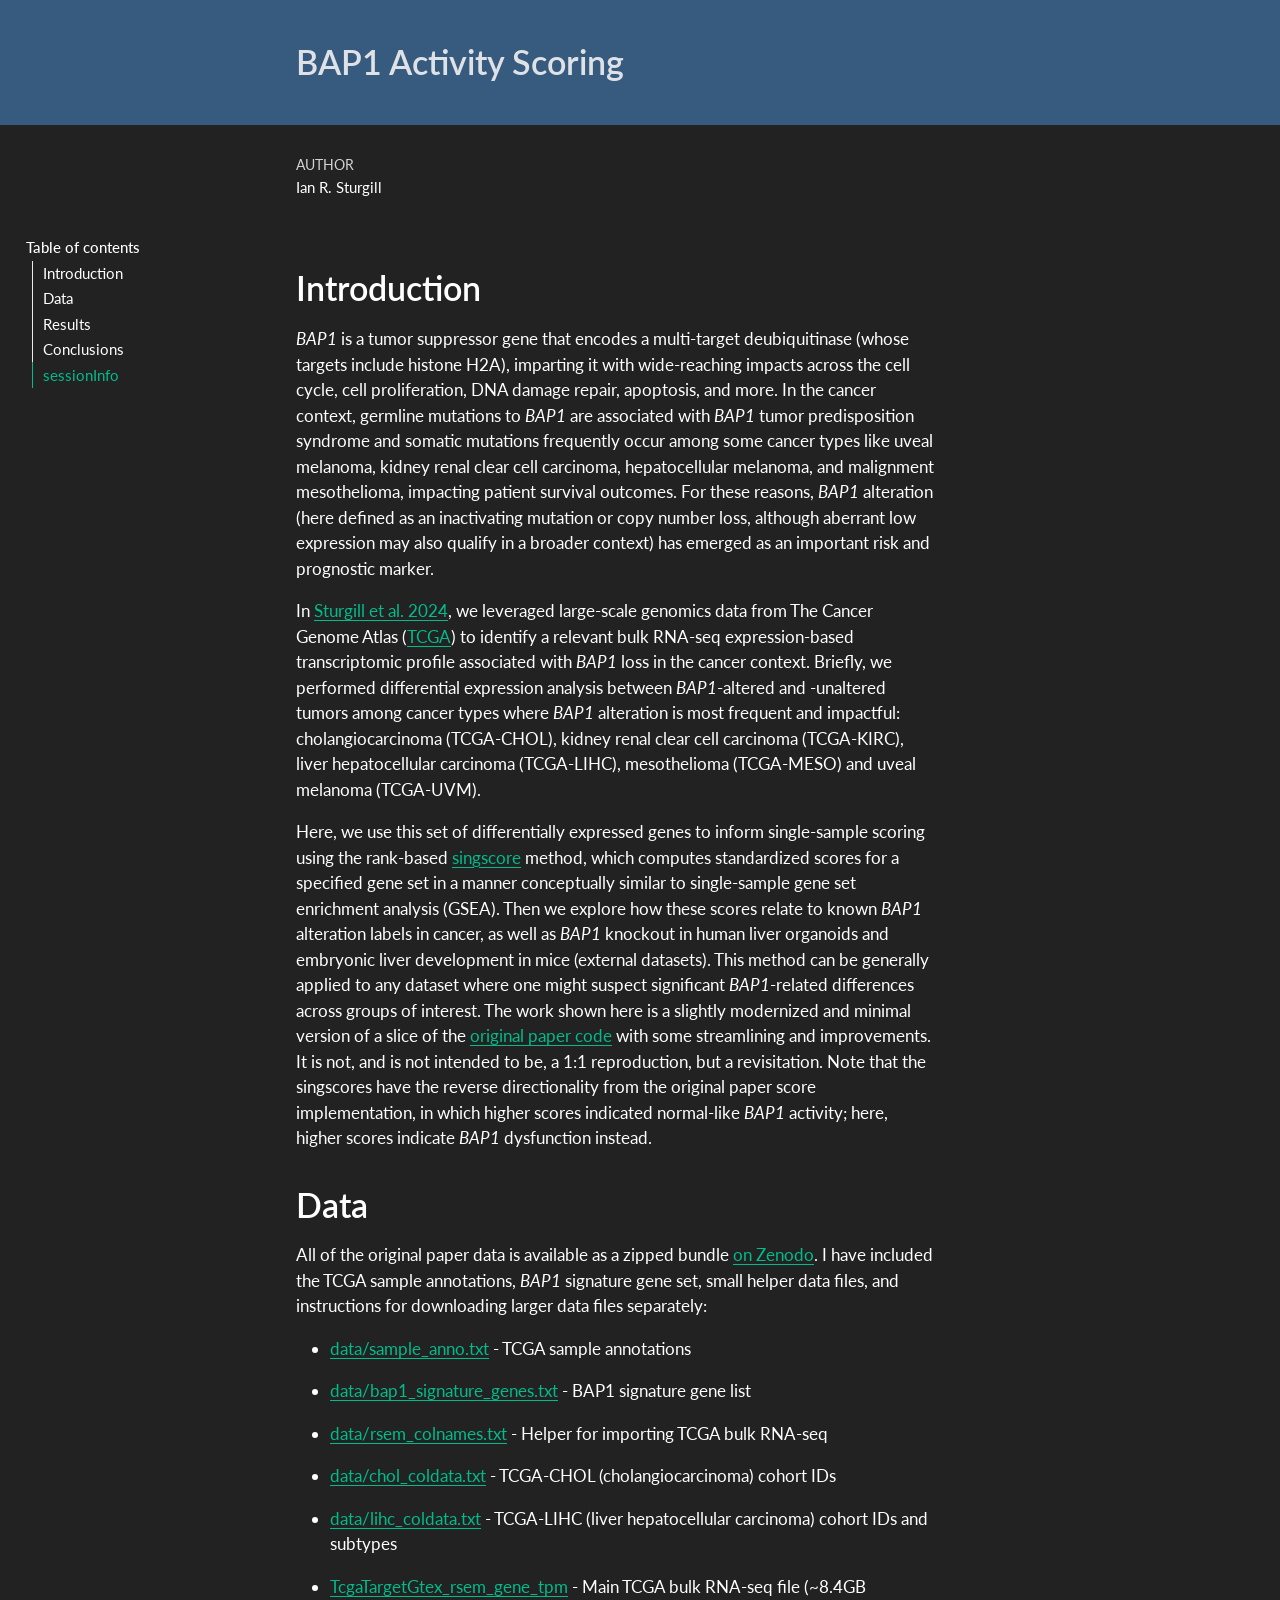
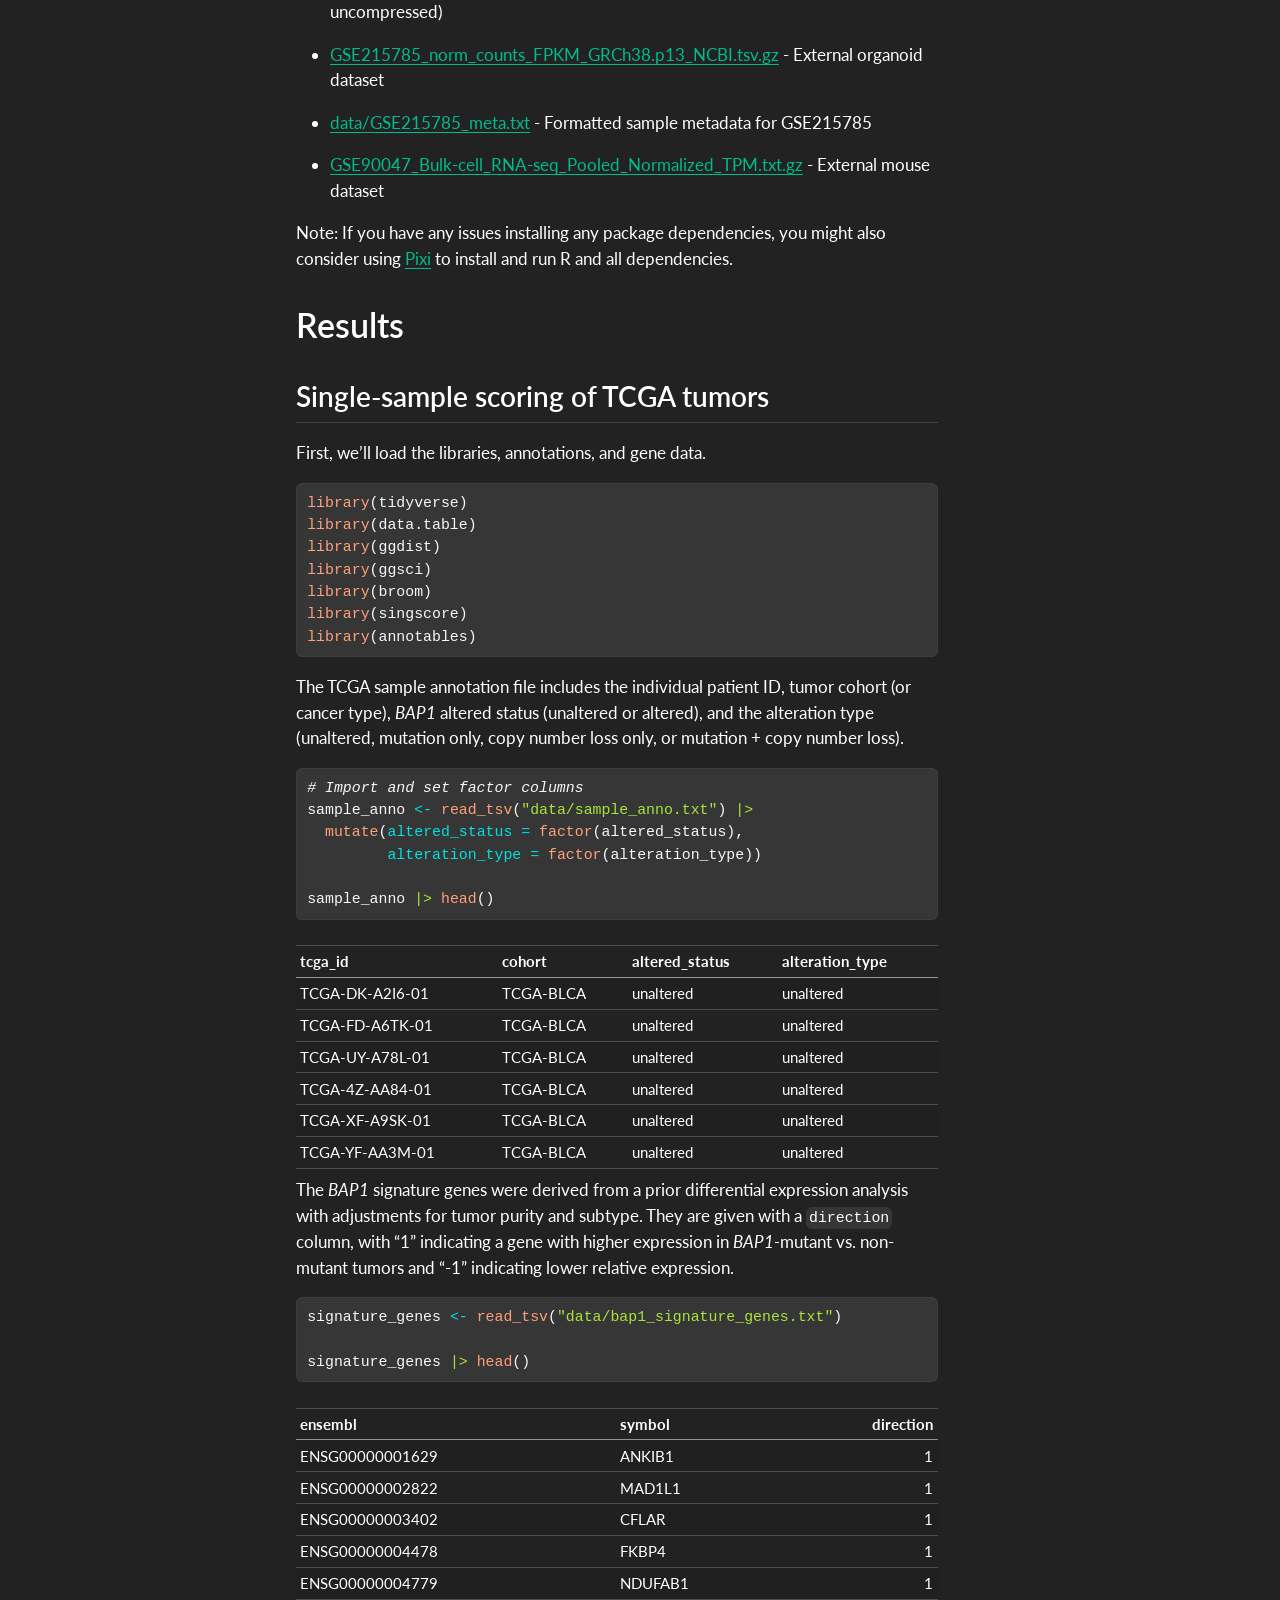
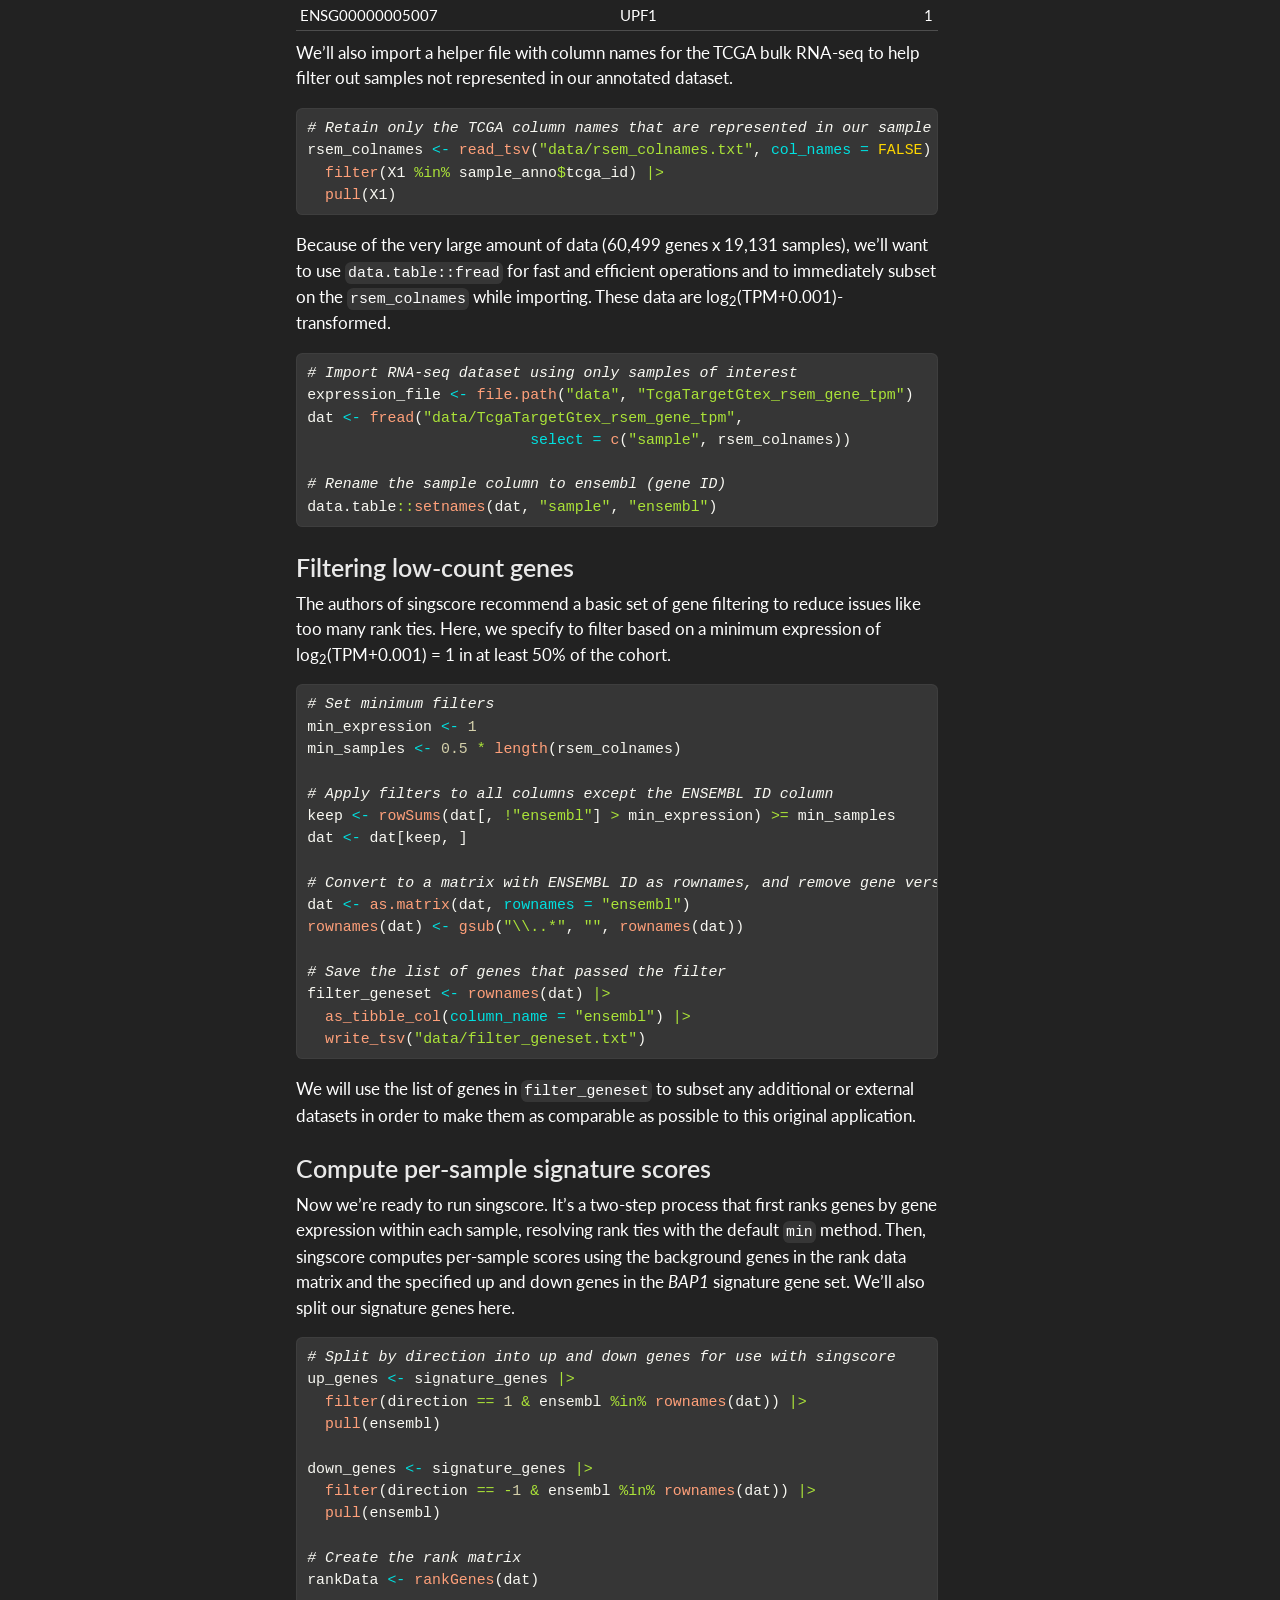
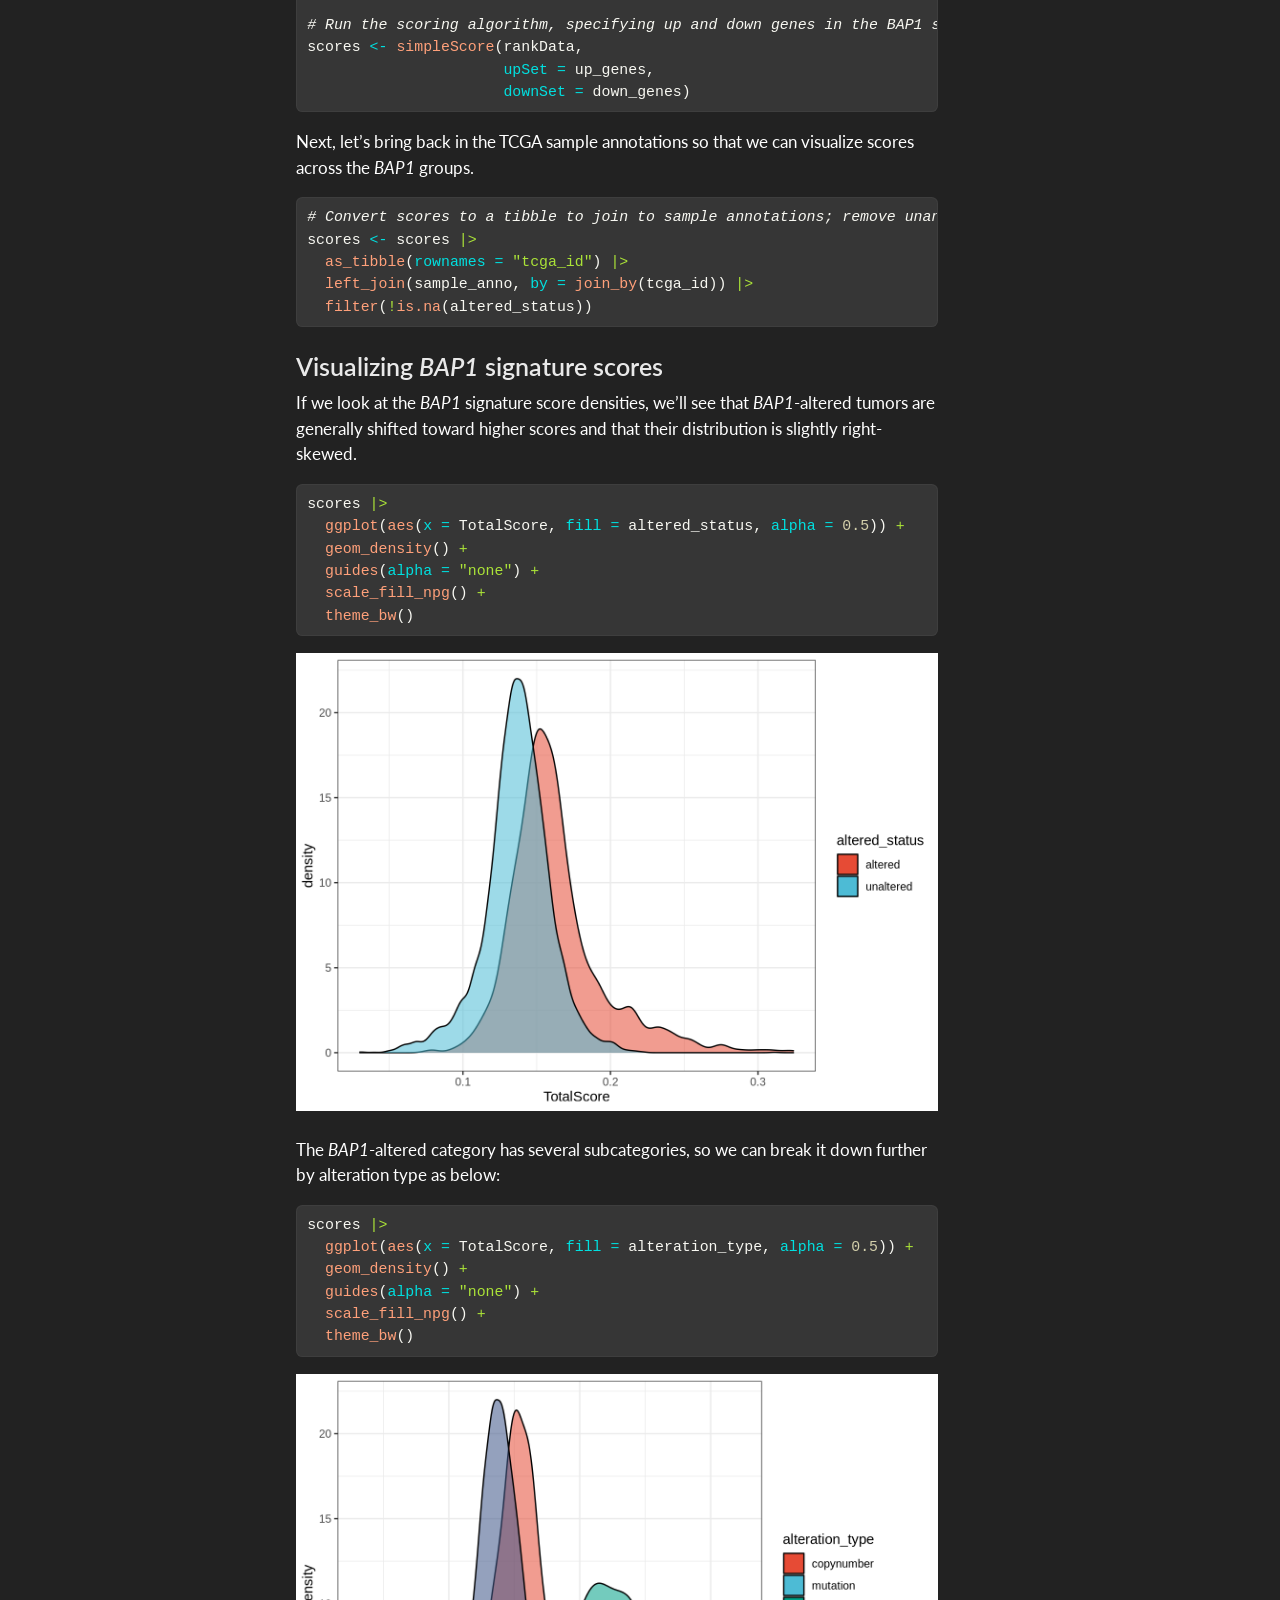
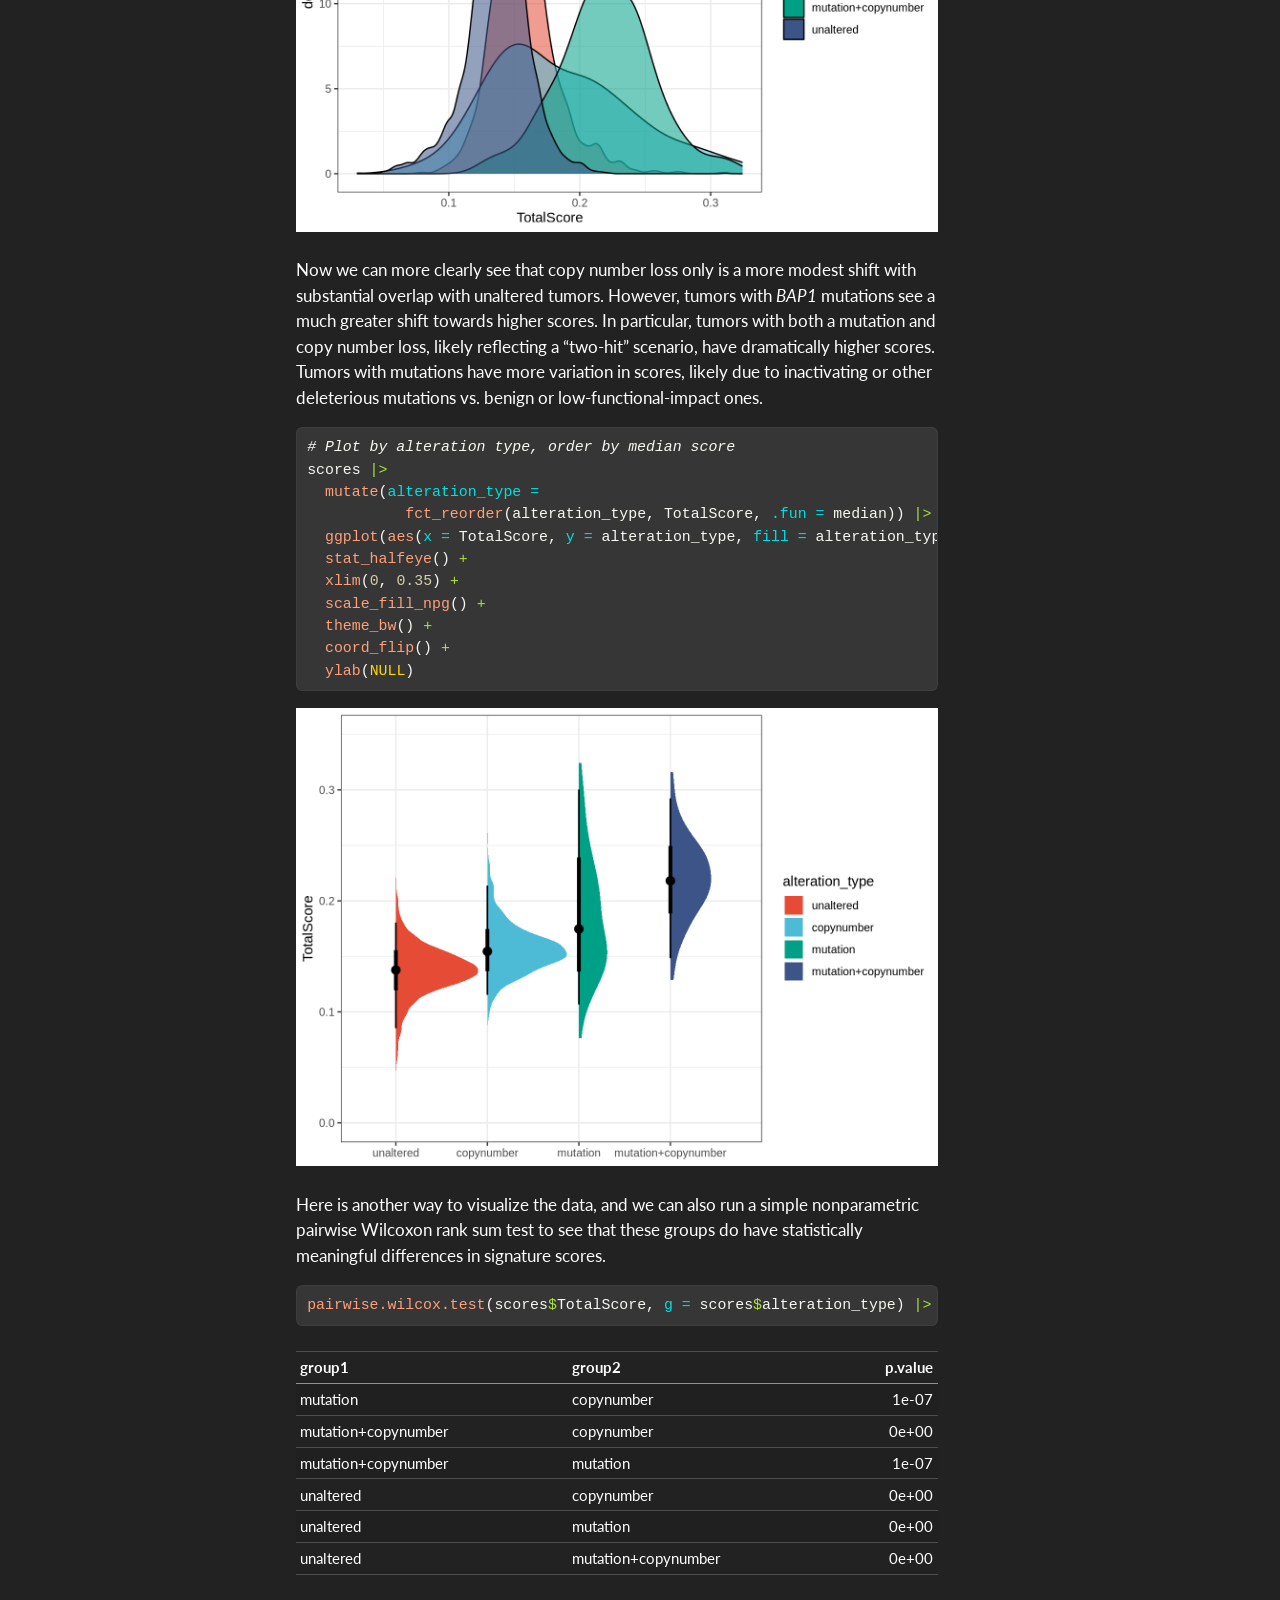
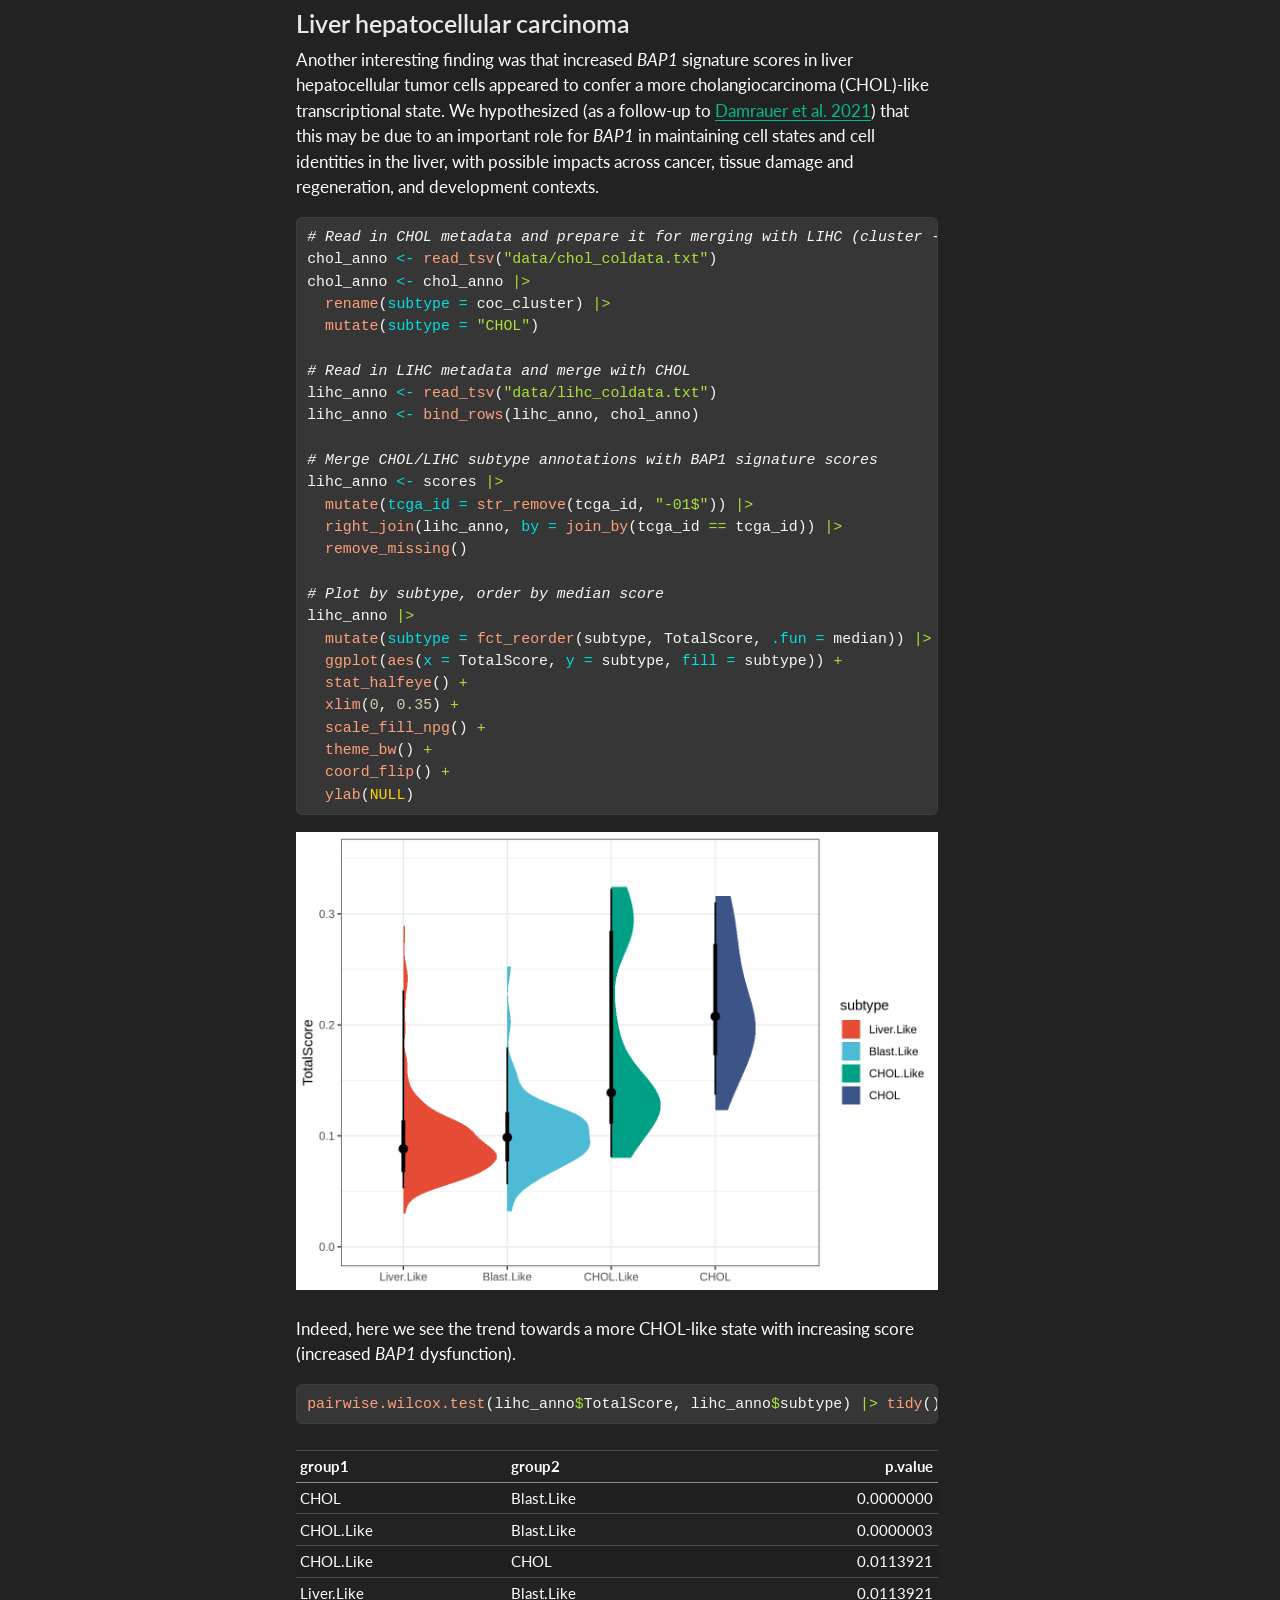
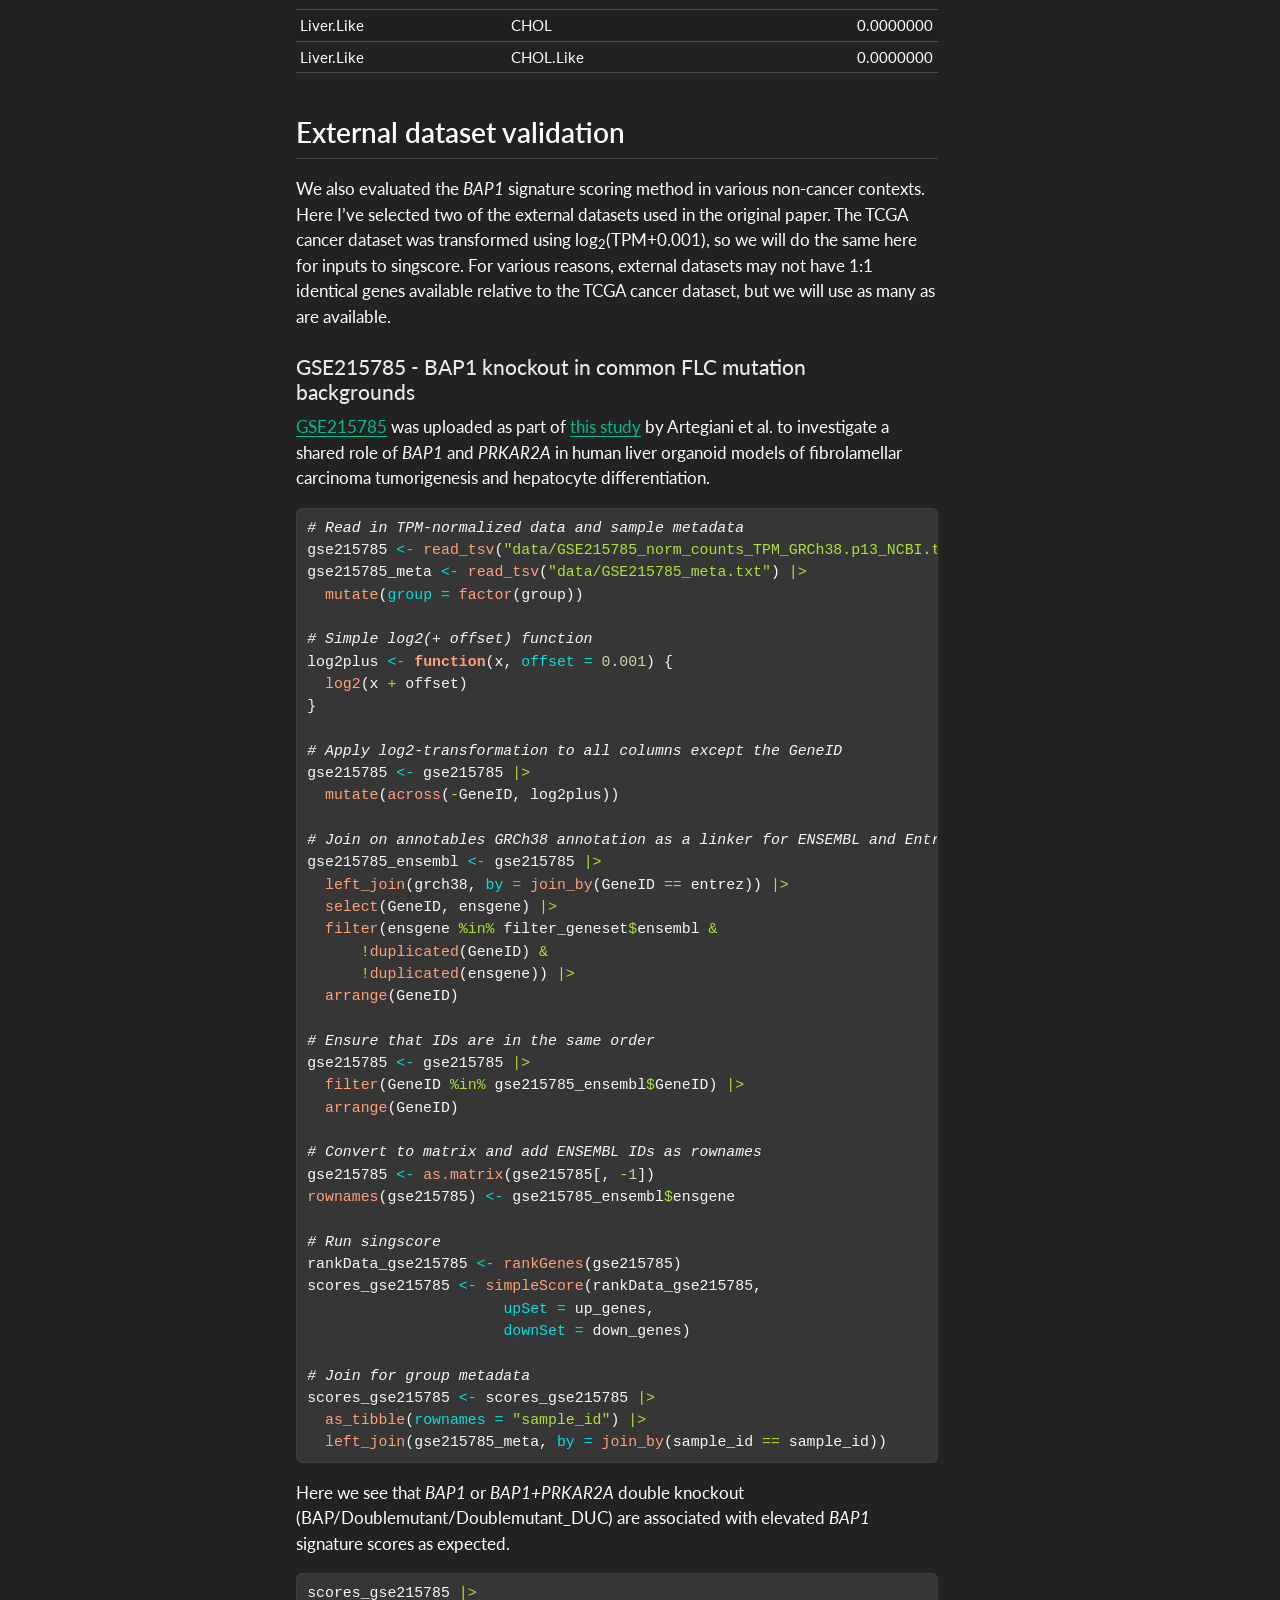
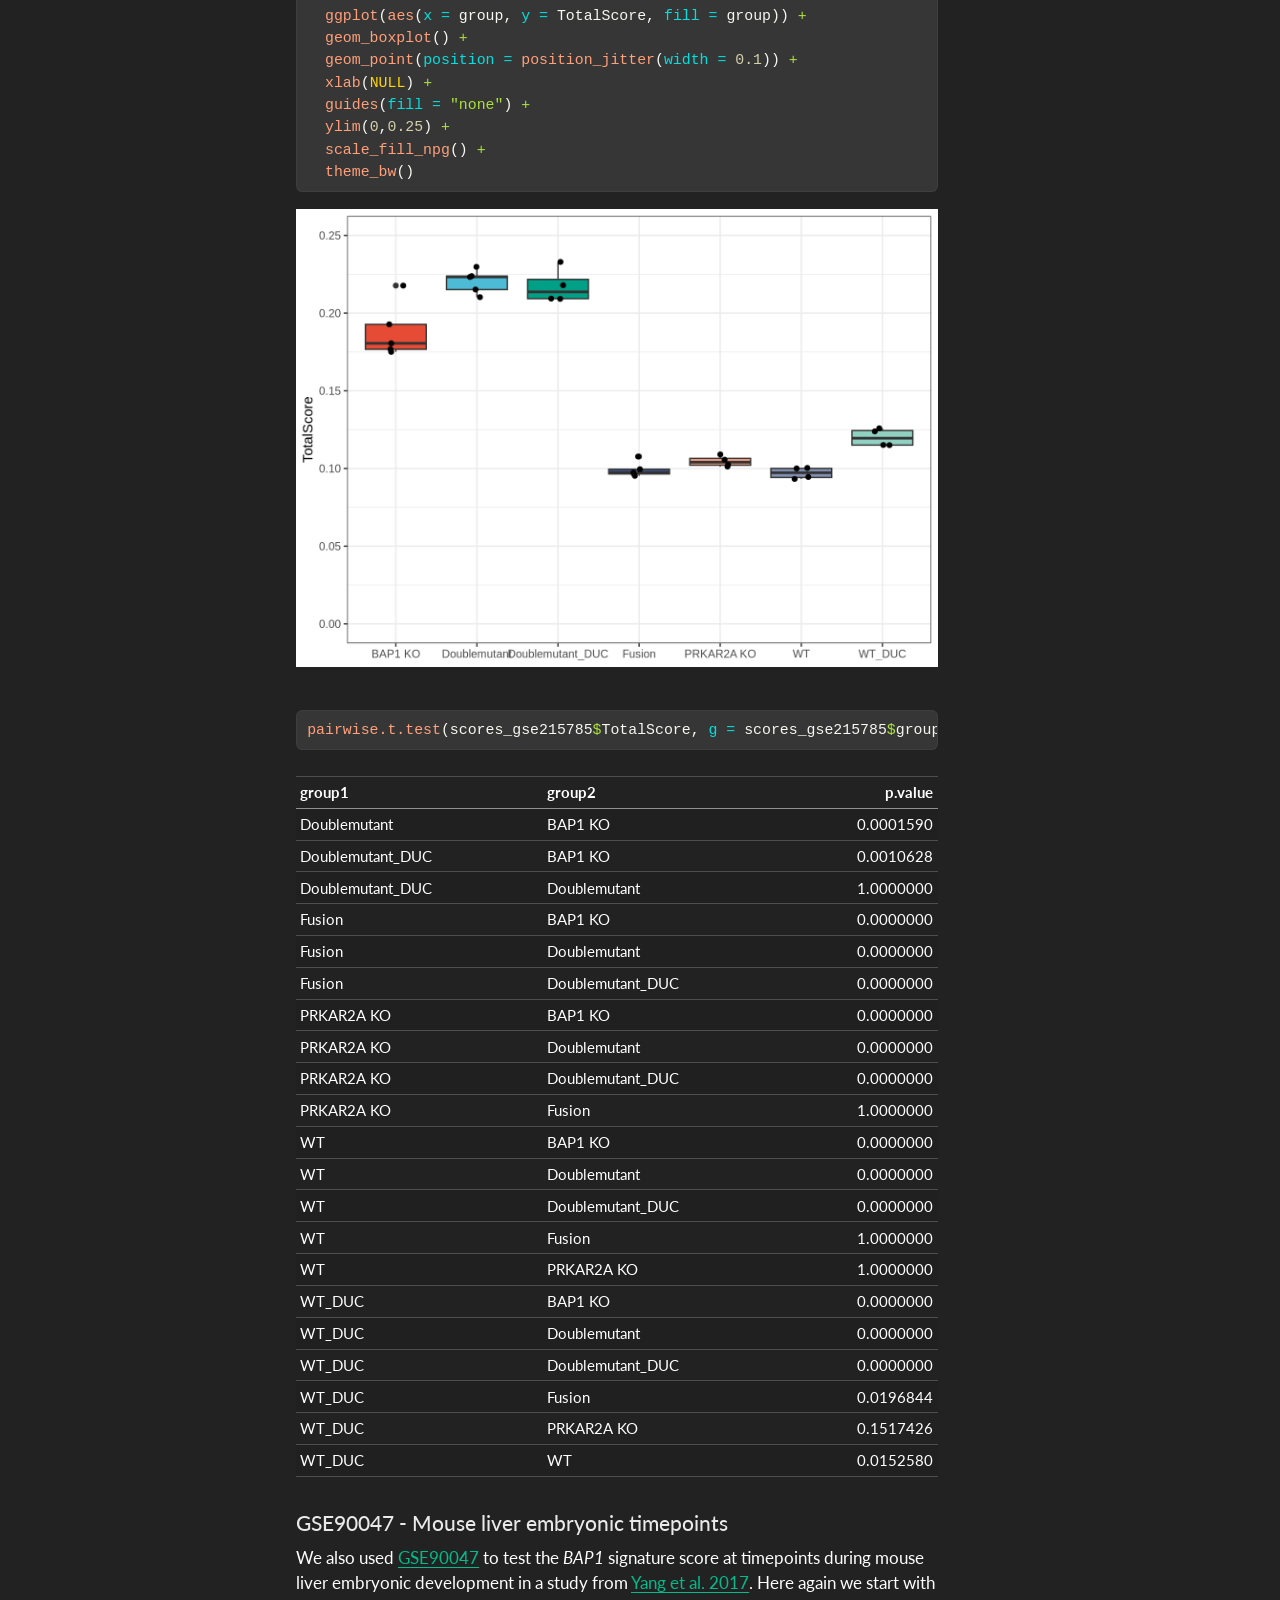
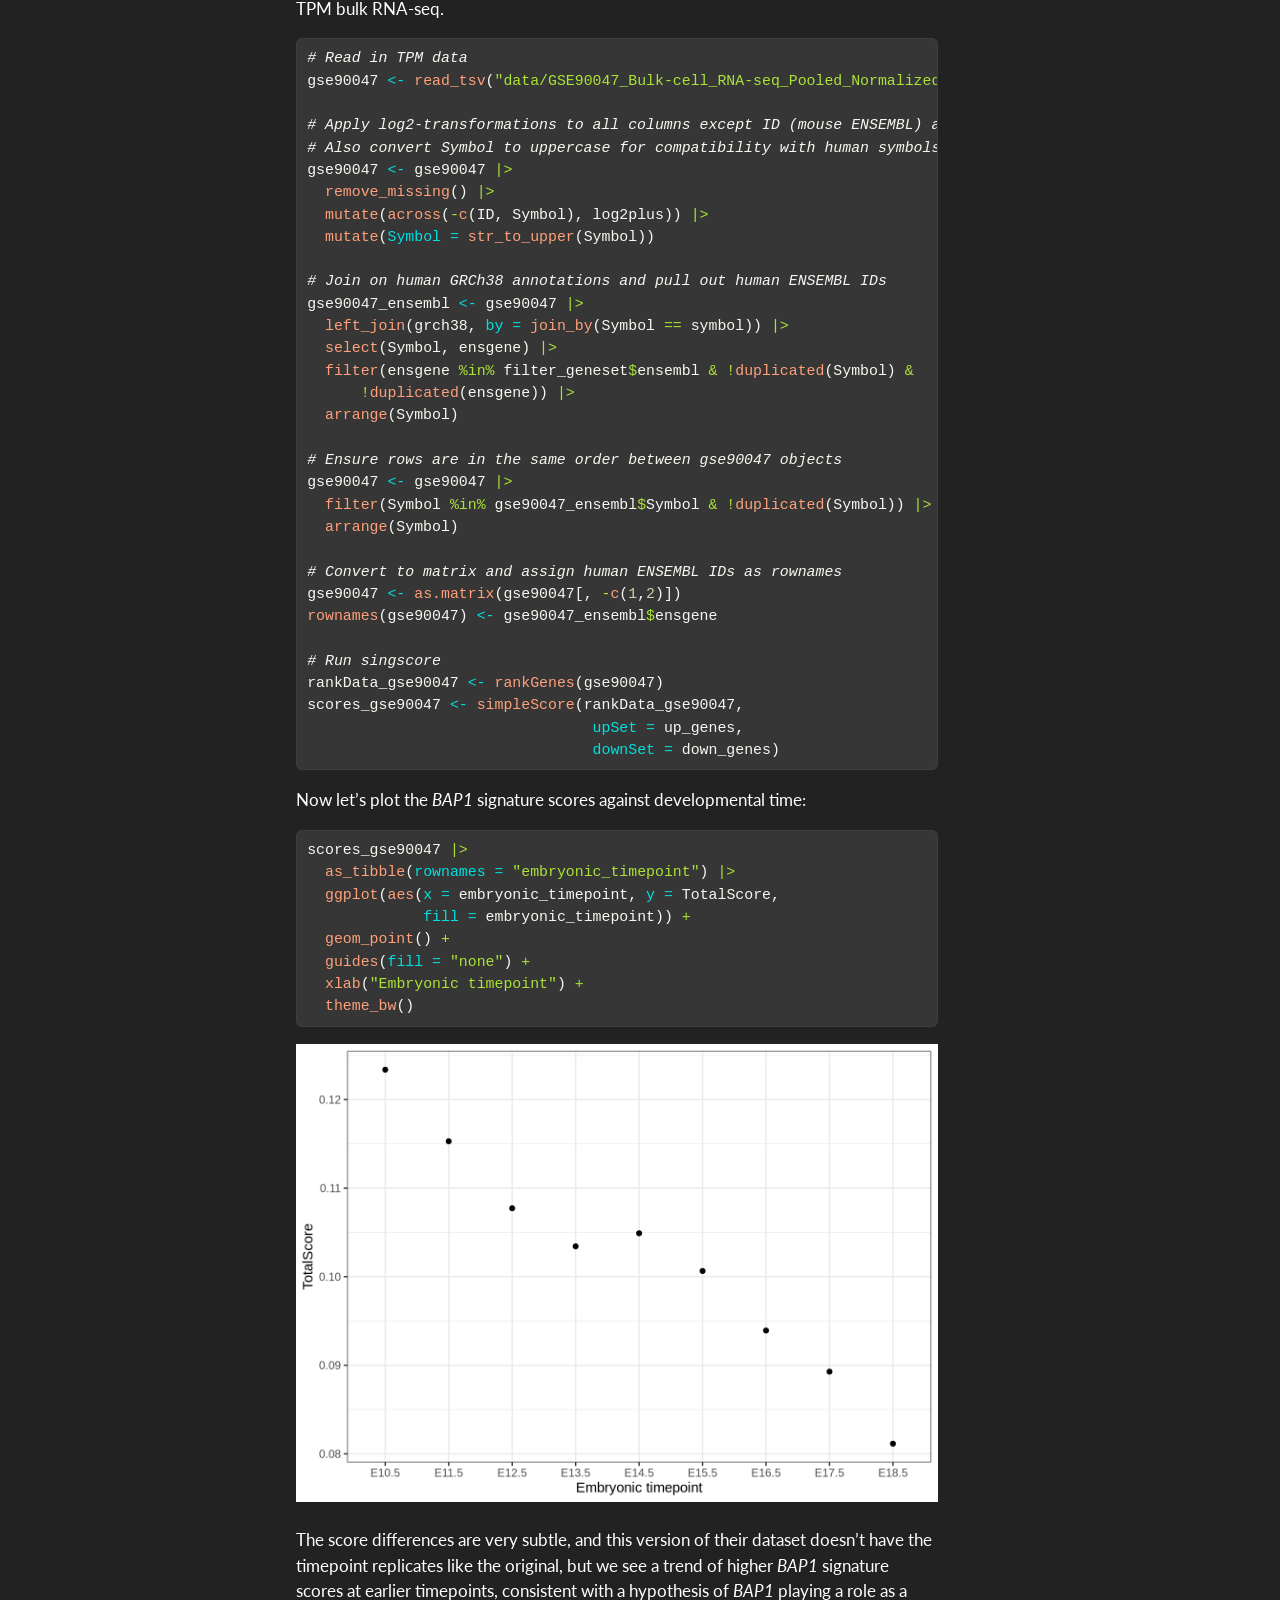
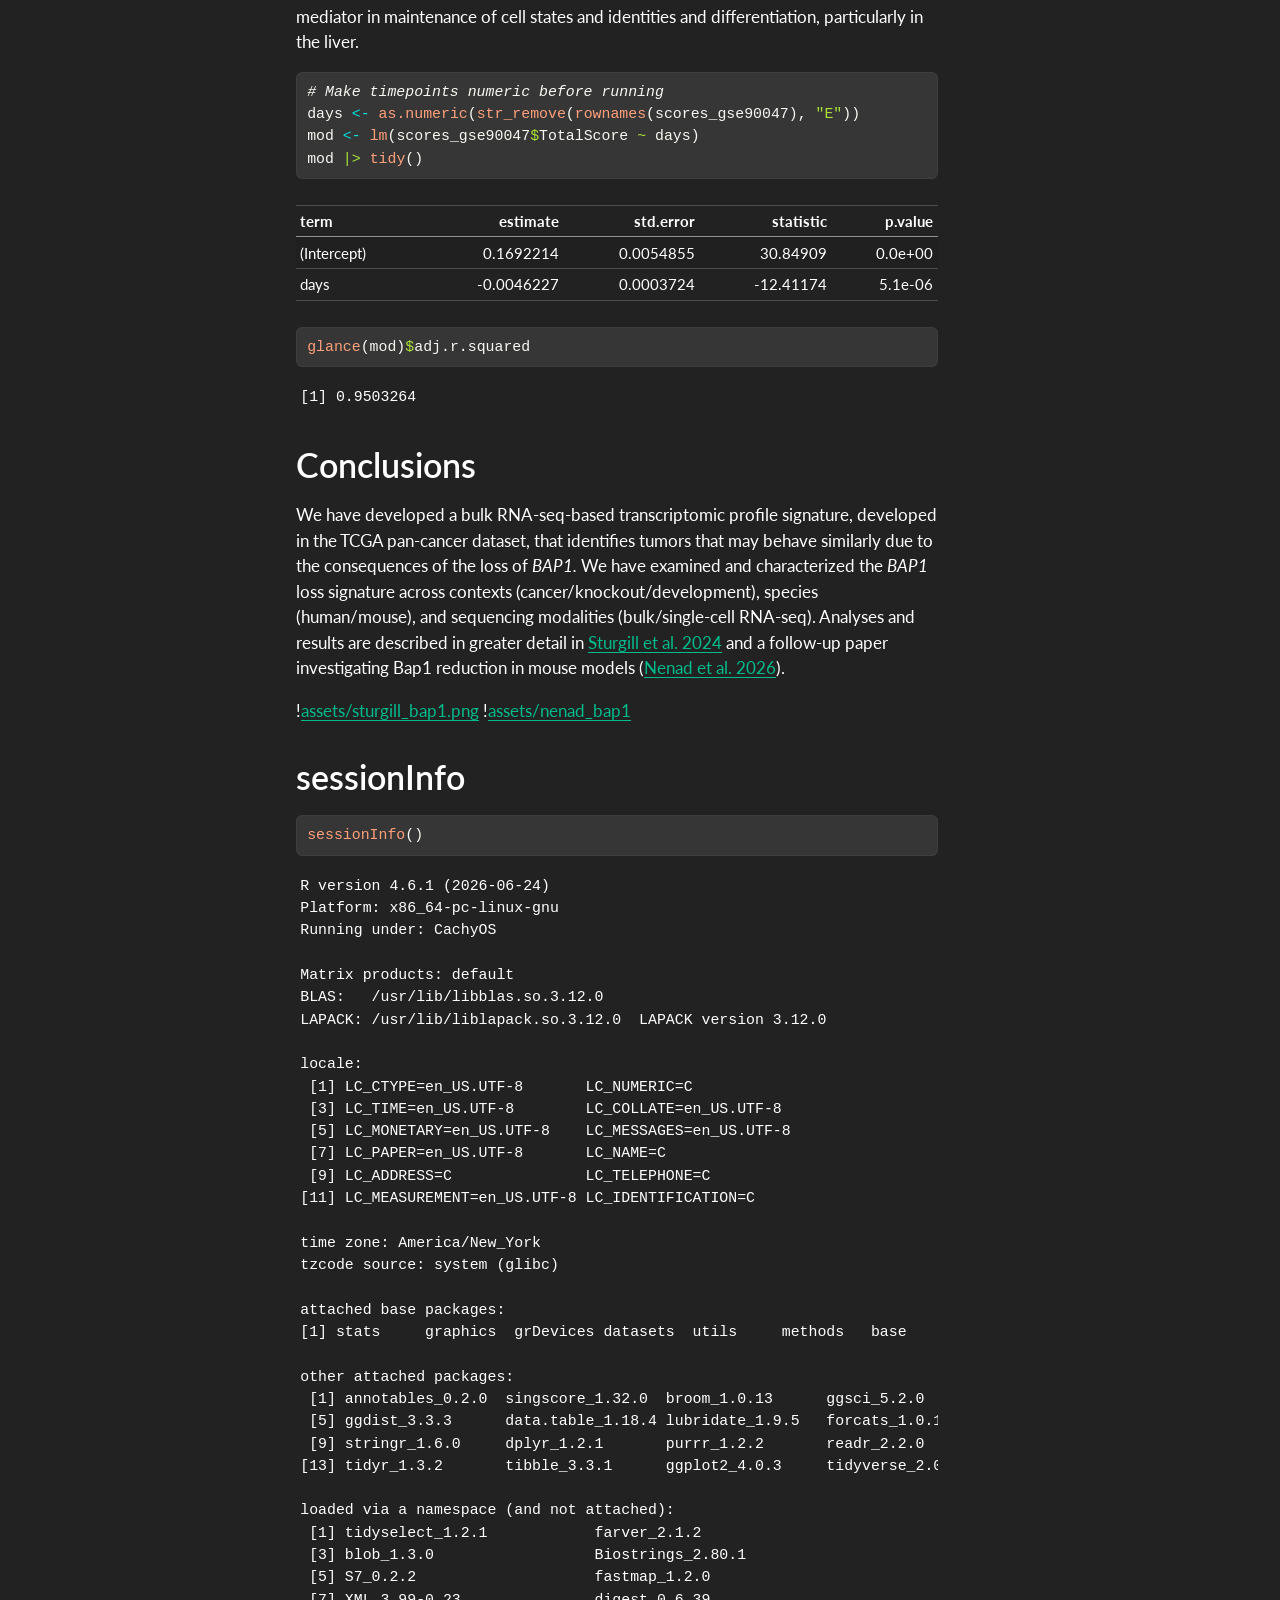
==== docs/index.html @ 12556f43 "Add html files" ====
<!DOCTYPE html>
<html xmlns="http://www.w3.org/1999/xhtml" lang="en" xml:lang="en"><head>

<meta charset="utf-8">
<meta name="generator" content="quarto-1.9.38">

<meta name="viewport" content="width=device-width, initial-scale=1.0, user-scalable=yes">

<meta name="author" content="Ian R. Sturgill">

<title>BAP1 Activity Scoring</title>
<style>
/* Default styles provided by pandoc.
** See https://pandoc.org/MANUAL.html#variables-for-html for config info.
*/
code{white-space: pre-wrap;}
span.smallcaps{font-variant: small-caps;}
div.columns{display: flex; gap: min(4vw, 1.5em);}
div.column{flex: auto; overflow-x: auto;}
div.hanging-indent{margin-left: 1.5em; text-indent: -1.5em;}
ul.task-list{list-style: none;}
ul.task-list li input[type="checkbox"] {
  width: 0.8em;
  margin: 0 0.8em 0.2em -1em; /* quarto-specific, see https://github.com/quarto-dev/quarto-cli/issues/4556 */ 
  vertical-align: middle;
}
/* CSS for syntax highlighting */
html { -webkit-text-size-adjust: 100%; }
pre > code.sourceCode { white-space: pre; position: relative; }
pre > code.sourceCode > span { display: inline-block; line-height: 1.25; }
pre > code.sourceCode > span:empty { height: 1.2em; }
.sourceCode { overflow: visible; }
code.sourceCode > span { color: inherit; text-decoration: inherit; }
div.sourceCode { margin: 1em 0; }
pre.sourceCode { margin: 0; }
@media screen {
div.sourceCode { overflow: auto; }
}
@media print {
pre > code.sourceCode { white-space: pre-wrap; }
pre > code.sourceCode > span { text-indent: -5em; padding-left: 5em; }
}
pre.numberSource code
  { counter-reset: source-line 0; }
pre.numberSource code > span
  { position: relative; left: -4em; counter-increment: source-line; }
pre.numberSource code > span > a:first-child::before
  { content: counter(source-line);
    position: relative; left: -1em; text-align: right; vertical-align: baseline;
    border: none; display: inline-block;
    -webkit-touch-callout: none; -webkit-user-select: none;
    -khtml-user-select: none; -moz-user-select: none;
    -ms-user-select: none; user-select: none;
    padding: 0 4px; width: 4em;
  }
pre.numberSource { margin-left: 3em;  padding-left: 4px; }
div.sourceCode
  {   }
@media screen {
pre > code.sourceCode > span > a:first-child::before { text-decoration: underline; }
}
</style>


<script src="index_files/libs/clipboard/clipboard.min.js"></script>
<script src="index_files/libs/quarto-html/quarto.js" type="module"></script>
<script src="index_files/libs/quarto-html/tabsets/tabsets.js" type="module"></script>
<script src="index_files/libs/quarto-html/popper.min.js"></script>
<script src="index_files/libs/quarto-html/tippy.umd.min.js"></script>
<script src="index_files/libs/quarto-html/anchor.min.js"></script>
<link href="index_files/libs/quarto-html/tippy.css" rel="stylesheet">
<link href="index_files/libs/quarto-html/quarto-syntax-highlighting-dark-0a6b7249c26820e032cb0bd839ff02b1.css" rel="stylesheet" id="quarto-text-highlighting-styles">
<script src="index_files/libs/bootstrap/bootstrap.min.js"></script>
<link href="index_files/libs/bootstrap/bootstrap-icons.css" rel="stylesheet">
<link href="index_files/libs/bootstrap/bootstrap-048e2867fe51e1a96d88c70e491c5bab.min.css" rel="stylesheet" append-hash="true" id="quarto-bootstrap" data-mode="dark">


</head>

<body class="quarto-light">

<header id="title-block-header" class="quarto-title-block default toc-left page-columns page-full">
  <div class="quarto-title-banner page-columns page-full">
    <div class="quarto-title column-body">
      <h1 class="title">BAP1 Activity Scoring</h1>
                      </div>
  </div>
    
  
  <div class="quarto-title-meta">

      <div>
      <div class="quarto-title-meta-heading">Author</div>
      <div class="quarto-title-meta-contents">
               <p>Ian R. Sturgill </p>
            </div>
    </div>
      
    
      
    </div>
    
  
  </header><div id="quarto-content" class="page-columns page-rows-contents page-layout-article toc-left">
<div id="quarto-sidebar-toc-left" class="sidebar toc-left">
  <nav id="TOC" role="doc-toc" class="toc-active">
    <h2 id="toc-title">Table of contents</h2>
   
  <ul>
  <li><a href="#introduction" id="toc-introduction" class="nav-link active" data-scroll-target="#introduction">Introduction</a></li>
  <li><a href="#data" id="toc-data" class="nav-link" data-scroll-target="#data">Data</a></li>
  <li><a href="#results" id="toc-results" class="nav-link" data-scroll-target="#results">Results</a>
  <ul class="collapse">
  <li><a href="#single-sample-scoring-of-tcga-tumors" id="toc-single-sample-scoring-of-tcga-tumors" class="nav-link" data-scroll-target="#single-sample-scoring-of-tcga-tumors">Single-sample scoring of TCGA tumors</a>
  <ul class="collapse">
  <li><a href="#filtering-low-count-genes" id="toc-filtering-low-count-genes" class="nav-link" data-scroll-target="#filtering-low-count-genes">Filtering low-count genes</a></li>
  <li><a href="#compute-per-sample-signature-scores" id="toc-compute-per-sample-signature-scores" class="nav-link" data-scroll-target="#compute-per-sample-signature-scores">Compute per-sample signature scores</a></li>
  <li><a href="#visualizing-bap1-signature-scores" id="toc-visualizing-bap1-signature-scores" class="nav-link" data-scroll-target="#visualizing-bap1-signature-scores">Visualizing <em>BAP1</em> signature scores</a></li>
  <li><a href="#liver-hepatocellular-carcinoma" id="toc-liver-hepatocellular-carcinoma" class="nav-link" data-scroll-target="#liver-hepatocellular-carcinoma">Liver hepatocellular carcinoma</a></li>
  </ul></li>
  <li><a href="#external-dataset-validation" id="toc-external-dataset-validation" class="nav-link" data-scroll-target="#external-dataset-validation">External dataset validation</a></li>
  </ul></li>
  <li><a href="#conclusions" id="toc-conclusions" class="nav-link" data-scroll-target="#conclusions">Conclusions</a></li>
  <li><a href="#sessioninfo" id="toc-sessioninfo" class="nav-link" data-scroll-target="#sessioninfo">sessionInfo</a></li>
  </ul>
</nav>
</div>
<div id="quarto-margin-sidebar" class="sidebar margin-sidebar zindex-bottom">
</div>
<main class="content quarto-banner-title-block" id="quarto-document-content">





<section id="introduction" class="level1">
<h1>Introduction</h1>
<p><em>BAP1</em> is a tumor suppressor gene that encodes a multi-target deubiquitinase (whose targets include histone H2A), imparting it with wide-reaching impacts across the cell cycle, cell proliferation, DNA damage repair, apoptosis, and more. In the cancer context, germline mutations to <em>BAP1</em> are associated with <em>BAP1</em> tumor predisposition syndrome and somatic mutations frequently occur among some cancer types like uveal melanoma, kidney renal clear cell carcinoma, hepatocellular melanoma, and malignment mesothelioma, impacting patient survival outcomes. For these reasons, <em>BAP1</em> alteration (here defined as an inactivating mutation or copy number loss, although aberrant low expression may also qualify in a broader context) has emerged as an important risk and prognostic marker.</p>
<p>In <a href="https://doi.org/10.1093/narcan/zcae045">Sturgill et al.&nbsp;2024</a>, we leveraged large-scale genomics data from The Cancer Genome Atlas (<a href="https://www.cancer.gov/ccg/research/genome-sequencing/tcga">TCGA</a>) to identify a relevant bulk RNA-seq expression-based transcriptomic profile associated with <em>BAP1</em> loss in the cancer context. Briefly, we performed differential expression analysis between <em>BAP1</em>-altered and -unaltered tumors among cancer types where <em>BAP1</em> alteration is most frequent and impactful: cholangiocarcinoma (TCGA-CHOL), kidney renal clear cell carcinoma (TCGA-KIRC), liver hepatocellular carcinoma (TCGA-LIHC), mesothelioma (TCGA-MESO) and uveal melanoma (TCGA-UVM).</p>
<p>Here, we use this set of differentially expressed genes to inform single-sample scoring using the rank-based <a href="https://davislaboratory.github.io/singscore/index.html">singscore</a> method, which computes standardized scores for a specified gene set in a manner conceptually similar to single-sample gene set enrichment analysis (GSEA). Then we explore how these scores relate to known <em>BAP1</em> alteration labels in cancer, as well as <em>BAP1</em> knockout in human liver organoids and embryonic liver development in mice (external datasets). This method can be generally applied to any dataset where one might suspect significant <em>BAP1</em>-related differences across groups of interest. The work shown here is a slightly modernized and minimal version of a slice of the <a href="https://github.com/isturgill/Sturgill_BAP1">original paper code</a> with some streamlining and improvements. It is not, and is not intended to be, a 1:1 reproduction, but a revisitation. Note that the singscores have the reverse directionality from the original paper score implementation, in which higher scores indicated normal-like <em>BAP1</em> activity; here, higher scores indicate <em>BAP1</em> dysfunction instead.</p>
</section>
<section id="data" class="level1">
<h1>Data</h1>
<p>All of the original paper data is available as a zipped bundle <a href="https://zenodo.org/records/12788883">on Zenodo</a>. I have included the TCGA sample annotations, <em>BAP1</em> signature gene set, small helper data files, and instructions for downloading larger data files separately:</p>
<ul>
<li><p><a href="data/sample_anno.txt">data/sample_anno.txt</a> - TCGA sample annotations</p></li>
<li><p><a href="data/bap1_signature_genes.txt">data/bap1_signature_genes.txt</a> - BAP1 signature gene list</p></li>
<li><p><a href="data/rsem_colnames.txt">data/rsem_colnames.txt</a> - Helper for importing TCGA bulk RNA-seq</p></li>
<li><p><a href="data/chol_coldata.txt">data/chol_coldata.txt</a> - TCGA-CHOL (cholangiocarcinoma) cohort IDs</p></li>
<li><p><a href="data/lihc_coldata.txt">data/lihc_coldata.txt</a> - TCGA-LIHC (liver hepatocellular carcinoma) cohort IDs and subtypes</p></li>
<li><p><a href="https://xenabrowser.net/datapages/?dataset=TcgaTargetGtex_rsem_gene_tpm&amp;host=https%3A%2F%2Ftoil.xenahubs.net&amp;removeHub=https%3A%2F%2Fxena.treehouse.gi.ucsc.edu%3A443"><u>TcgaTargetGtex_rsem_gene_tpm</u></a> - Main TCGA bulk RNA-seq file (~8.4GB uncompressed)</p></li>
<li><p><a href="https://www.ncbi.nlm.nih.gov/geo/download/?type=rnaseq_counts&amp;acc=GSE215785&amp;format=file&amp;file=GSE215785_norm_counts_FPKM_GRCh38.p13_NCBI.tsv.gz">GSE215785_norm_counts_FPKM_GRCh38.p13_NCBI.tsv.gz</a> - External organoid dataset</p></li>
<li><p><a href="data/GSE215785_meta.txt">data/GSE215785_meta.txt</a> - Formatted sample metadata for GSE215785</p></li>
<li><p><a href="https://www.ncbi.nlm.nih.gov/geo/query/acc.cgi?acc=GSE90047">GSE90047_Bulk-cell_RNA-seq_Pooled_Normalized_TPM.txt.gz</a> - External mouse dataset</p></li>
</ul>
<p>Note: If you have any issues installing any package dependencies, you might also consider using <a href="https://pixi.prefix.dev/latest/">Pixi</a> to install and run R and all dependencies.</p>
</section>
<section id="results" class="level1">
<h1>Results</h1>
<section id="single-sample-scoring-of-tcga-tumors" class="level2">
<h2 class="anchored" data-anchor-id="single-sample-scoring-of-tcga-tumors">Single-sample scoring of TCGA tumors</h2>
<p>First, we’ll load the libraries, annotations, and gene data.</p>
<div class="cell">
<div class="code-copy-outer-scaffold"><div class="sourceCode cell-code" id="cb1"><pre class="sourceCode r code-with-copy"><code class="sourceCode r"><span id="cb1-1"><a href="#cb1-1" aria-hidden="true" tabindex="-1"></a><span class="fu">library</span>(tidyverse)</span>
<span id="cb1-2"><a href="#cb1-2" aria-hidden="true" tabindex="-1"></a><span class="fu">library</span>(data.table)</span>
<span id="cb1-3"><a href="#cb1-3" aria-hidden="true" tabindex="-1"></a><span class="fu">library</span>(ggdist)</span>
<span id="cb1-4"><a href="#cb1-4" aria-hidden="true" tabindex="-1"></a><span class="fu">library</span>(ggsci)</span>
<span id="cb1-5"><a href="#cb1-5" aria-hidden="true" tabindex="-1"></a><span class="fu">library</span>(broom)</span>
<span id="cb1-6"><a href="#cb1-6" aria-hidden="true" tabindex="-1"></a><span class="fu">library</span>(singscore)</span>
<span id="cb1-7"><a href="#cb1-7" aria-hidden="true" tabindex="-1"></a><span class="fu">library</span>(annotables)</span></code></pre></div><button title="Copy to Clipboard" class="code-copy-button"><i class="bi"></i></button></div>
</div>
<p>The TCGA sample annotation file includes the individual patient ID, tumor cohort (or cancer type), <em>BAP1</em> altered status (unaltered or altered), and the alteration type (unaltered, mutation only, copy number loss only, or mutation + copy number loss).</p>
<div class="cell">
<div class="code-copy-outer-scaffold"><div class="sourceCode cell-code" id="cb2"><pre class="sourceCode r code-with-copy"><code class="sourceCode r"><span id="cb2-1"><a href="#cb2-1" aria-hidden="true" tabindex="-1"></a><span class="co"># Import and set factor columns</span></span>
<span id="cb2-2"><a href="#cb2-2" aria-hidden="true" tabindex="-1"></a>sample_anno <span class="ot">&lt;-</span> <span class="fu">read_tsv</span>(<span class="st">"data/sample_anno.txt"</span>) <span class="sc">|&gt;</span></span>
<span id="cb2-3"><a href="#cb2-3" aria-hidden="true" tabindex="-1"></a>  <span class="fu">mutate</span>(<span class="at">altered_status =</span> <span class="fu">factor</span>(altered_status),</span>
<span id="cb2-4"><a href="#cb2-4" aria-hidden="true" tabindex="-1"></a>         <span class="at">alteration_type =</span> <span class="fu">factor</span>(alteration_type))</span>
<span id="cb2-5"><a href="#cb2-5" aria-hidden="true" tabindex="-1"></a></span>
<span id="cb2-6"><a href="#cb2-6" aria-hidden="true" tabindex="-1"></a>sample_anno <span class="sc">|&gt;</span> <span class="fu">head</span>()</span></code></pre></div><button title="Copy to Clipboard" class="code-copy-button"><i class="bi"></i></button></div>
<div class="cell-output-display">
<div class="kable-table">
<table class="caption-top table table-sm table-striped small">
<thead>
<tr class="header">
<th style="text-align: left;">tcga_id</th>
<th style="text-align: left;">cohort</th>
<th style="text-align: left;">altered_status</th>
<th style="text-align: left;">alteration_type</th>
</tr>
</thead>
<tbody>
<tr class="odd">
<td style="text-align: left;">TCGA-DK-A2I6-01</td>
<td style="text-align: left;">TCGA-BLCA</td>
<td style="text-align: left;">unaltered</td>
<td style="text-align: left;">unaltered</td>
</tr>
<tr class="even">
<td style="text-align: left;">TCGA-FD-A6TK-01</td>
<td style="text-align: left;">TCGA-BLCA</td>
<td style="text-align: left;">unaltered</td>
<td style="text-align: left;">unaltered</td>
</tr>
<tr class="odd">
<td style="text-align: left;">TCGA-UY-A78L-01</td>
<td style="text-align: left;">TCGA-BLCA</td>
<td style="text-align: left;">unaltered</td>
<td style="text-align: left;">unaltered</td>
</tr>
<tr class="even">
<td style="text-align: left;">TCGA-4Z-AA84-01</td>
<td style="text-align: left;">TCGA-BLCA</td>
<td style="text-align: left;">unaltered</td>
<td style="text-align: left;">unaltered</td>
</tr>
<tr class="odd">
<td style="text-align: left;">TCGA-XF-A9SK-01</td>
<td style="text-align: left;">TCGA-BLCA</td>
<td style="text-align: left;">unaltered</td>
<td style="text-align: left;">unaltered</td>
</tr>
<tr class="even">
<td style="text-align: left;">TCGA-YF-AA3M-01</td>
<td style="text-align: left;">TCGA-BLCA</td>
<td style="text-align: left;">unaltered</td>
<td style="text-align: left;">unaltered</td>
</tr>
</tbody>
</table>
</div>
</div>
</div>
<p>The <em>BAP1</em> signature genes were derived from a prior differential expression analysis with adjustments for tumor purity and subtype. They are given with a <code>direction</code> column, with “1” indicating a gene with higher expression in <em>BAP1-</em>mutant vs.&nbsp;non-mutant tumors and “-1” indicating lower relative expression.</p>
<div class="cell">
<div class="code-copy-outer-scaffold"><div class="sourceCode cell-code" id="cb3"><pre class="sourceCode r code-with-copy"><code class="sourceCode r"><span id="cb3-1"><a href="#cb3-1" aria-hidden="true" tabindex="-1"></a>signature_genes <span class="ot">&lt;-</span> <span class="fu">read_tsv</span>(<span class="st">"data/bap1_signature_genes.txt"</span>)</span>
<span id="cb3-2"><a href="#cb3-2" aria-hidden="true" tabindex="-1"></a></span>
<span id="cb3-3"><a href="#cb3-3" aria-hidden="true" tabindex="-1"></a>signature_genes <span class="sc">|&gt;</span> <span class="fu">head</span>()</span></code></pre></div><button title="Copy to Clipboard" class="code-copy-button"><i class="bi"></i></button></div>
<div class="cell-output-display">
<div class="kable-table">
<table class="caption-top table table-sm table-striped small">
<thead>
<tr class="header">
<th style="text-align: left;">ensembl</th>
<th style="text-align: left;">symbol</th>
<th style="text-align: right;">direction</th>
</tr>
</thead>
<tbody>
<tr class="odd">
<td style="text-align: left;">ENSG00000001629</td>
<td style="text-align: left;">ANKIB1</td>
<td style="text-align: right;">1</td>
</tr>
<tr class="even">
<td style="text-align: left;">ENSG00000002822</td>
<td style="text-align: left;">MAD1L1</td>
<td style="text-align: right;">1</td>
</tr>
<tr class="odd">
<td style="text-align: left;">ENSG00000003402</td>
<td style="text-align: left;">CFLAR</td>
<td style="text-align: right;">1</td>
</tr>
<tr class="even">
<td style="text-align: left;">ENSG00000004478</td>
<td style="text-align: left;">FKBP4</td>
<td style="text-align: right;">1</td>
</tr>
<tr class="odd">
<td style="text-align: left;">ENSG00000004779</td>
<td style="text-align: left;">NDUFAB1</td>
<td style="text-align: right;">1</td>
</tr>
<tr class="even">
<td style="text-align: left;">ENSG00000005007</td>
<td style="text-align: left;">UPF1</td>
<td style="text-align: right;">1</td>
</tr>
</tbody>
</table>
</div>
</div>
</div>
<p>We’ll also import a helper file with column names for the TCGA bulk RNA-seq to help filter out samples not represented in our annotated dataset.</p>
<div class="cell">
<div class="code-copy-outer-scaffold"><div class="sourceCode cell-code" id="cb4"><pre class="sourceCode r code-with-copy"><code class="sourceCode r"><span id="cb4-1"><a href="#cb4-1" aria-hidden="true" tabindex="-1"></a><span class="co"># Retain only the TCGA column names that are represented in our sample annotations</span></span>
<span id="cb4-2"><a href="#cb4-2" aria-hidden="true" tabindex="-1"></a>rsem_colnames <span class="ot">&lt;-</span> <span class="fu">read_tsv</span>(<span class="st">"data/rsem_colnames.txt"</span>, <span class="at">col_names =</span> <span class="cn">FALSE</span>) <span class="sc">|&gt;</span> </span>
<span id="cb4-3"><a href="#cb4-3" aria-hidden="true" tabindex="-1"></a>  <span class="fu">filter</span>(X1 <span class="sc">%in%</span> sample_anno<span class="sc">$</span>tcga_id) <span class="sc">|&gt;</span></span>
<span id="cb4-4"><a href="#cb4-4" aria-hidden="true" tabindex="-1"></a>  <span class="fu">pull</span>(X1)</span></code></pre></div><button title="Copy to Clipboard" class="code-copy-button"><i class="bi"></i></button></div>
</div>
<p>Because of the very large amount of data (60,499 genes x 19,131 samples), we’ll want to use <code>data.table::fread</code> for fast and efficient operations and to immediately subset on the <code>rsem_colnames</code> while importing. These data are log<sub>2</sub>(TPM+0.001)-transformed.</p>
<div class="cell">
<div class="code-copy-outer-scaffold"><div class="sourceCode cell-code" id="cb5"><pre class="sourceCode r code-with-copy"><code class="sourceCode r"><span id="cb5-1"><a href="#cb5-1" aria-hidden="true" tabindex="-1"></a><span class="co"># Import RNA-seq dataset using only samples of interest</span></span>
<span id="cb5-2"><a href="#cb5-2" aria-hidden="true" tabindex="-1"></a>expression_file <span class="ot">&lt;-</span> <span class="fu">file.path</span>(<span class="st">"data"</span>, <span class="st">"TcgaTargetGtex_rsem_gene_tpm"</span>)</span>
<span id="cb5-3"><a href="#cb5-3" aria-hidden="true" tabindex="-1"></a>dat <span class="ot">&lt;-</span> <span class="fu">fread</span>(<span class="st">"data/TcgaTargetGtex_rsem_gene_tpm"</span>, </span>
<span id="cb5-4"><a href="#cb5-4" aria-hidden="true" tabindex="-1"></a>                         <span class="at">select =</span> <span class="fu">c</span>(<span class="st">"sample"</span>, rsem_colnames))</span>
<span id="cb5-5"><a href="#cb5-5" aria-hidden="true" tabindex="-1"></a></span>
<span id="cb5-6"><a href="#cb5-6" aria-hidden="true" tabindex="-1"></a><span class="co"># Rename the sample column to ensembl (gene ID)</span></span>
<span id="cb5-7"><a href="#cb5-7" aria-hidden="true" tabindex="-1"></a>data.table<span class="sc">::</span><span class="fu">setnames</span>(dat, <span class="st">"sample"</span>, <span class="st">"ensembl"</span>)</span></code></pre></div><button title="Copy to Clipboard" class="code-copy-button"><i class="bi"></i></button></div>
</div>
<section id="filtering-low-count-genes" class="level3">
<h3 class="anchored" data-anchor-id="filtering-low-count-genes">Filtering low-count genes</h3>
<p>The authors of singscore recommend a basic set of gene filtering to reduce issues like too many rank ties. Here, we specify to filter based on a minimum expression of log<sub>2</sub>(TPM+0.001) = 1 in at least 50% of the cohort.</p>
<div class="cell">
<div class="code-copy-outer-scaffold"><div class="sourceCode cell-code" id="cb6"><pre class="sourceCode r code-with-copy"><code class="sourceCode r"><span id="cb6-1"><a href="#cb6-1" aria-hidden="true" tabindex="-1"></a><span class="co"># Set minimum filters</span></span>
<span id="cb6-2"><a href="#cb6-2" aria-hidden="true" tabindex="-1"></a>min_expression <span class="ot">&lt;-</span> <span class="dv">1</span></span>
<span id="cb6-3"><a href="#cb6-3" aria-hidden="true" tabindex="-1"></a>min_samples <span class="ot">&lt;-</span> <span class="fl">0.5</span> <span class="sc">*</span> <span class="fu">length</span>(rsem_colnames)</span>
<span id="cb6-4"><a href="#cb6-4" aria-hidden="true" tabindex="-1"></a></span>
<span id="cb6-5"><a href="#cb6-5" aria-hidden="true" tabindex="-1"></a><span class="co"># Apply filters to all columns except the ENSEMBL ID column</span></span>
<span id="cb6-6"><a href="#cb6-6" aria-hidden="true" tabindex="-1"></a>keep <span class="ot">&lt;-</span> <span class="fu">rowSums</span>(dat[, <span class="sc">!</span><span class="st">"ensembl"</span>] <span class="sc">&gt;</span> min_expression) <span class="sc">&gt;=</span> min_samples</span>
<span id="cb6-7"><a href="#cb6-7" aria-hidden="true" tabindex="-1"></a>dat <span class="ot">&lt;-</span> dat[keep, ]</span>
<span id="cb6-8"><a href="#cb6-8" aria-hidden="true" tabindex="-1"></a></span>
<span id="cb6-9"><a href="#cb6-9" aria-hidden="true" tabindex="-1"></a><span class="co"># Convert to a matrix with ENSEMBL ID as rownames, and remove gene version numbers for compatibility</span></span>
<span id="cb6-10"><a href="#cb6-10" aria-hidden="true" tabindex="-1"></a>dat <span class="ot">&lt;-</span> <span class="fu">as.matrix</span>(dat, <span class="at">rownames =</span> <span class="st">"ensembl"</span>)</span>
<span id="cb6-11"><a href="#cb6-11" aria-hidden="true" tabindex="-1"></a><span class="fu">rownames</span>(dat) <span class="ot">&lt;-</span> <span class="fu">gsub</span>(<span class="st">"</span><span class="sc">\\</span><span class="st">..*"</span>, <span class="st">""</span>, <span class="fu">rownames</span>(dat))</span>
<span id="cb6-12"><a href="#cb6-12" aria-hidden="true" tabindex="-1"></a></span>
<span id="cb6-13"><a href="#cb6-13" aria-hidden="true" tabindex="-1"></a><span class="co"># Save the list of genes that passed the filter</span></span>
<span id="cb6-14"><a href="#cb6-14" aria-hidden="true" tabindex="-1"></a>filter_geneset <span class="ot">&lt;-</span> <span class="fu">rownames</span>(dat) <span class="sc">|&gt;</span> </span>
<span id="cb6-15"><a href="#cb6-15" aria-hidden="true" tabindex="-1"></a>  <span class="fu">as_tibble_col</span>(<span class="at">column_name =</span> <span class="st">"ensembl"</span>) <span class="sc">|&gt;</span></span>
<span id="cb6-16"><a href="#cb6-16" aria-hidden="true" tabindex="-1"></a>  <span class="fu">write_tsv</span>(<span class="st">"data/filter_geneset.txt"</span>)</span></code></pre></div><button title="Copy to Clipboard" class="code-copy-button"><i class="bi"></i></button></div>
</div>
<p>We will use the list of genes in <code>filter_geneset</code> to subset any additional or external datasets in order to make them as comparable as possible to this original application.</p>
</section>
<section id="compute-per-sample-signature-scores" class="level3">
<h3 class="anchored" data-anchor-id="compute-per-sample-signature-scores">Compute per-sample signature scores</h3>
<p>Now we’re ready to run singscore. It’s a two-step process that first ranks genes by gene expression within each sample, resolving rank ties with the default <code>min</code> method. Then, singscore computes per-sample scores using the background genes in the rank data matrix and the specified up and down genes in the <em>BAP1</em> signature gene set. We’ll also split our signature genes here.</p>
<div class="cell">
<div class="code-copy-outer-scaffold"><div class="sourceCode cell-code" id="cb7"><pre class="sourceCode r code-with-copy"><code class="sourceCode r"><span id="cb7-1"><a href="#cb7-1" aria-hidden="true" tabindex="-1"></a><span class="co"># Split by direction into up and down genes for use with singscore</span></span>
<span id="cb7-2"><a href="#cb7-2" aria-hidden="true" tabindex="-1"></a>up_genes <span class="ot">&lt;-</span> signature_genes <span class="sc">|&gt;</span></span>
<span id="cb7-3"><a href="#cb7-3" aria-hidden="true" tabindex="-1"></a>  <span class="fu">filter</span>(direction <span class="sc">==</span> <span class="dv">1</span> <span class="sc">&amp;</span> ensembl <span class="sc">%in%</span> <span class="fu">rownames</span>(dat)) <span class="sc">|&gt;</span></span>
<span id="cb7-4"><a href="#cb7-4" aria-hidden="true" tabindex="-1"></a>  <span class="fu">pull</span>(ensembl)</span>
<span id="cb7-5"><a href="#cb7-5" aria-hidden="true" tabindex="-1"></a></span>
<span id="cb7-6"><a href="#cb7-6" aria-hidden="true" tabindex="-1"></a>down_genes <span class="ot">&lt;-</span> signature_genes <span class="sc">|&gt;</span></span>
<span id="cb7-7"><a href="#cb7-7" aria-hidden="true" tabindex="-1"></a>  <span class="fu">filter</span>(direction <span class="sc">==</span> <span class="sc">-</span><span class="dv">1</span> <span class="sc">&amp;</span> ensembl <span class="sc">%in%</span> <span class="fu">rownames</span>(dat)) <span class="sc">|&gt;</span></span>
<span id="cb7-8"><a href="#cb7-8" aria-hidden="true" tabindex="-1"></a>  <span class="fu">pull</span>(ensembl)</span>
<span id="cb7-9"><a href="#cb7-9" aria-hidden="true" tabindex="-1"></a></span>
<span id="cb7-10"><a href="#cb7-10" aria-hidden="true" tabindex="-1"></a><span class="co"># Create the rank matrix</span></span>
<span id="cb7-11"><a href="#cb7-11" aria-hidden="true" tabindex="-1"></a>rankData <span class="ot">&lt;-</span> <span class="fu">rankGenes</span>(dat)</span>
<span id="cb7-12"><a href="#cb7-12" aria-hidden="true" tabindex="-1"></a></span>
<span id="cb7-13"><a href="#cb7-13" aria-hidden="true" tabindex="-1"></a><span class="co"># Run the scoring algorithm, specifying up and down genes in the BAP1 signature gene set</span></span>
<span id="cb7-14"><a href="#cb7-14" aria-hidden="true" tabindex="-1"></a>scores <span class="ot">&lt;-</span> <span class="fu">simpleScore</span>(rankData,</span>
<span id="cb7-15"><a href="#cb7-15" aria-hidden="true" tabindex="-1"></a>                      <span class="at">upSet =</span> up_genes,</span>
<span id="cb7-16"><a href="#cb7-16" aria-hidden="true" tabindex="-1"></a>                      <span class="at">downSet =</span> down_genes)</span></code></pre></div><button title="Copy to Clipboard" class="code-copy-button"><i class="bi"></i></button></div>
</div>
<p>Next, let’s bring back in the TCGA sample annotations so that we can visualize scores across the <em>BAP1</em> groups.</p>
<div class="cell">
<div class="code-copy-outer-scaffold"><div class="sourceCode cell-code" id="cb8"><pre class="sourceCode r code-with-copy"><code class="sourceCode r"><span id="cb8-1"><a href="#cb8-1" aria-hidden="true" tabindex="-1"></a><span class="co"># Convert scores to a tibble to join to sample annotations; remove unannotated tumors</span></span>
<span id="cb8-2"><a href="#cb8-2" aria-hidden="true" tabindex="-1"></a>scores <span class="ot">&lt;-</span> scores <span class="sc">|&gt;</span></span>
<span id="cb8-3"><a href="#cb8-3" aria-hidden="true" tabindex="-1"></a>  <span class="fu">as_tibble</span>(<span class="at">rownames =</span> <span class="st">"tcga_id"</span>) <span class="sc">|&gt;</span> </span>
<span id="cb8-4"><a href="#cb8-4" aria-hidden="true" tabindex="-1"></a>  <span class="fu">left_join</span>(sample_anno, <span class="at">by =</span> <span class="fu">join_by</span>(tcga_id)) <span class="sc">|&gt;</span></span>
<span id="cb8-5"><a href="#cb8-5" aria-hidden="true" tabindex="-1"></a>  <span class="fu">filter</span>(<span class="sc">!</span><span class="fu">is.na</span>(altered_status))</span></code></pre></div><button title="Copy to Clipboard" class="code-copy-button"><i class="bi"></i></button></div>
</div>
</section>
<section id="visualizing-bap1-signature-scores" class="level3">
<h3 class="anchored" data-anchor-id="visualizing-bap1-signature-scores">Visualizing <em>BAP1</em> signature scores</h3>
<p>If we look at the <em>BAP1</em> signature score densities, we’ll see that <em>BAP1</em>-altered tumors are generally shifted toward higher scores and that their distribution is slightly right-skewed.</p>
<div class="cell">
<div class="code-copy-outer-scaffold"><div class="sourceCode cell-code" id="cb9"><pre class="sourceCode r code-with-copy"><code class="sourceCode r"><span id="cb9-1"><a href="#cb9-1" aria-hidden="true" tabindex="-1"></a>scores <span class="sc">|&gt;</span> </span>
<span id="cb9-2"><a href="#cb9-2" aria-hidden="true" tabindex="-1"></a>  <span class="fu">ggplot</span>(<span class="fu">aes</span>(<span class="at">x =</span> TotalScore, <span class="at">fill =</span> altered_status, <span class="at">alpha =</span> <span class="fl">0.5</span>)) <span class="sc">+</span></span>
<span id="cb9-3"><a href="#cb9-3" aria-hidden="true" tabindex="-1"></a>  <span class="fu">geom_density</span>() <span class="sc">+</span></span>
<span id="cb9-4"><a href="#cb9-4" aria-hidden="true" tabindex="-1"></a>  <span class="fu">guides</span>(<span class="at">alpha =</span> <span class="st">"none"</span>) <span class="sc">+</span></span>
<span id="cb9-5"><a href="#cb9-5" aria-hidden="true" tabindex="-1"></a>  <span class="fu">scale_fill_npg</span>() <span class="sc">+</span></span>
<span id="cb9-6"><a href="#cb9-6" aria-hidden="true" tabindex="-1"></a>  <span class="fu">theme_bw</span>()</span></code></pre></div><button title="Copy to Clipboard" class="code-copy-button"><i class="bi"></i></button></div>
<div class="cell-output-display">
<div>
<figure class="figure">
<p><img src="index_files/figure-html/unnamed-chunk-9-1.png" class="img-fluid figure-img" width="672"></p>
</figure>
</div>
</div>
</div>
<p>The <em>BAP1</em>-altered category has several subcategories, so we can break it down further by alteration type as below:</p>
<div class="cell">
<div class="code-copy-outer-scaffold"><div class="sourceCode cell-code" id="cb10"><pre class="sourceCode r code-with-copy"><code class="sourceCode r"><span id="cb10-1"><a href="#cb10-1" aria-hidden="true" tabindex="-1"></a>scores <span class="sc">|&gt;</span> </span>
<span id="cb10-2"><a href="#cb10-2" aria-hidden="true" tabindex="-1"></a>  <span class="fu">ggplot</span>(<span class="fu">aes</span>(<span class="at">x =</span> TotalScore, <span class="at">fill =</span> alteration_type, <span class="at">alpha =</span> <span class="fl">0.5</span>)) <span class="sc">+</span></span>
<span id="cb10-3"><a href="#cb10-3" aria-hidden="true" tabindex="-1"></a>  <span class="fu">geom_density</span>() <span class="sc">+</span></span>
<span id="cb10-4"><a href="#cb10-4" aria-hidden="true" tabindex="-1"></a>  <span class="fu">guides</span>(<span class="at">alpha =</span> <span class="st">"none"</span>) <span class="sc">+</span></span>
<span id="cb10-5"><a href="#cb10-5" aria-hidden="true" tabindex="-1"></a>  <span class="fu">scale_fill_npg</span>() <span class="sc">+</span></span>
<span id="cb10-6"><a href="#cb10-6" aria-hidden="true" tabindex="-1"></a>  <span class="fu">theme_bw</span>()</span></code></pre></div><button title="Copy to Clipboard" class="code-copy-button"><i class="bi"></i></button></div>
<div class="cell-output-display">
<div>
<figure class="figure">
<p><img src="index_files/figure-html/unnamed-chunk-10-1.png" class="img-fluid figure-img" width="672"></p>
</figure>
</div>
</div>
</div>
<p>Now we can more clearly see that copy number loss only is a more modest shift with substantial overlap with unaltered tumors. However, tumors with <em>BAP1</em> mutations see a much greater shift towards higher scores. In particular, tumors with both a mutation and copy number loss, likely reflecting a “two-hit” scenario, have dramatically higher scores. Tumors with mutations have more variation in scores, likely due to inactivating or other deleterious mutations vs.&nbsp;benign or low-functional-impact ones.</p>
<div class="cell">
<div class="code-copy-outer-scaffold"><div class="sourceCode cell-code" id="cb11"><pre class="sourceCode r code-with-copy"><code class="sourceCode r"><span id="cb11-1"><a href="#cb11-1" aria-hidden="true" tabindex="-1"></a><span class="co"># Plot by alteration type, order by median score</span></span>
<span id="cb11-2"><a href="#cb11-2" aria-hidden="true" tabindex="-1"></a>scores <span class="sc">|&gt;</span></span>
<span id="cb11-3"><a href="#cb11-3" aria-hidden="true" tabindex="-1"></a>  <span class="fu">mutate</span>(<span class="at">alteration_type =</span> </span>
<span id="cb11-4"><a href="#cb11-4" aria-hidden="true" tabindex="-1"></a>           <span class="fu">fct_reorder</span>(alteration_type, TotalScore, <span class="at">.fun =</span> median)) <span class="sc">|&gt;</span></span>
<span id="cb11-5"><a href="#cb11-5" aria-hidden="true" tabindex="-1"></a>  <span class="fu">ggplot</span>(<span class="fu">aes</span>(<span class="at">x =</span> TotalScore, <span class="at">y =</span> alteration_type, <span class="at">fill =</span> alteration_type)) <span class="sc">+</span></span>
<span id="cb11-6"><a href="#cb11-6" aria-hidden="true" tabindex="-1"></a>  <span class="fu">stat_halfeye</span>() <span class="sc">+</span></span>
<span id="cb11-7"><a href="#cb11-7" aria-hidden="true" tabindex="-1"></a>  <span class="fu">xlim</span>(<span class="dv">0</span>, <span class="fl">0.35</span>) <span class="sc">+</span></span>
<span id="cb11-8"><a href="#cb11-8" aria-hidden="true" tabindex="-1"></a>  <span class="fu">scale_fill_npg</span>() <span class="sc">+</span> </span>
<span id="cb11-9"><a href="#cb11-9" aria-hidden="true" tabindex="-1"></a>  <span class="fu">theme_bw</span>() <span class="sc">+</span> </span>
<span id="cb11-10"><a href="#cb11-10" aria-hidden="true" tabindex="-1"></a>  <span class="fu">coord_flip</span>() <span class="sc">+</span></span>
<span id="cb11-11"><a href="#cb11-11" aria-hidden="true" tabindex="-1"></a>  <span class="fu">ylab</span>(<span class="cn">NULL</span>)</span></code></pre></div><button title="Copy to Clipboard" class="code-copy-button"><i class="bi"></i></button></div>
<div class="cell-output-display">
<div>
<figure class="figure">
<p><img src="index_files/figure-html/unnamed-chunk-11-1.png" class="img-fluid figure-img" width="672"></p>
</figure>
</div>
</div>
</div>
<p>Here is another way to visualize the data, and we can also run a simple nonparametric pairwise Wilcoxon rank sum test to see that these groups do have statistically meaningful differences in signature scores.</p>
<div class="cell">
<div class="code-copy-outer-scaffold"><div class="sourceCode cell-code" id="cb12"><pre class="sourceCode r code-with-copy"><code class="sourceCode r"><span id="cb12-1"><a href="#cb12-1" aria-hidden="true" tabindex="-1"></a><span class="fu">pairwise.wilcox.test</span>(scores<span class="sc">$</span>TotalScore, <span class="at">g =</span> scores<span class="sc">$</span>alteration_type) <span class="sc">|&gt;</span> <span class="fu">tidy</span>()</span></code></pre></div><button title="Copy to Clipboard" class="code-copy-button"><i class="bi"></i></button></div>
<div class="cell-output-display">
<div class="kable-table">
<table class="caption-top table table-sm table-striped small">
<thead>
<tr class="header">
<th style="text-align: left;">group1</th>
<th style="text-align: left;">group2</th>
<th style="text-align: right;">p.value</th>
</tr>
</thead>
<tbody>
<tr class="odd">
<td style="text-align: left;">mutation</td>
<td style="text-align: left;">copynumber</td>
<td style="text-align: right;">1e-07</td>
</tr>
<tr class="even">
<td style="text-align: left;">mutation+copynumber</td>
<td style="text-align: left;">copynumber</td>
<td style="text-align: right;">0e+00</td>
</tr>
<tr class="odd">
<td style="text-align: left;">mutation+copynumber</td>
<td style="text-align: left;">mutation</td>
<td style="text-align: right;">1e-07</td>
</tr>
<tr class="even">
<td style="text-align: left;">unaltered</td>
<td style="text-align: left;">copynumber</td>
<td style="text-align: right;">0e+00</td>
</tr>
<tr class="odd">
<td style="text-align: left;">unaltered</td>
<td style="text-align: left;">mutation</td>
<td style="text-align: right;">0e+00</td>
</tr>
<tr class="even">
<td style="text-align: left;">unaltered</td>
<td style="text-align: left;">mutation+copynumber</td>
<td style="text-align: right;">0e+00</td>
</tr>
</tbody>
</table>
</div>
</div>
</div>
</section>
<section id="liver-hepatocellular-carcinoma" class="level3">
<h3 class="anchored" data-anchor-id="liver-hepatocellular-carcinoma">Liver hepatocellular carcinoma</h3>
<p>Another interesting finding was that increased <em>BAP1</em> signature scores in liver hepatocellular tumor cells appeared to confer a more cholangiocarcinoma (CHOL)-like transcriptional state. We hypothesized (as a follow-up to <a href="https://doi.org/10.1038/s42003-021-02674-1">Damrauer et al.&nbsp;2021</a>) that this may be due to an important role for <em>BAP1</em> in maintaining cell states and cell identities in the liver, with possible impacts across cancer, tissue damage and regeneration, and development contexts.</p>
<div class="cell">
<div class="code-copy-outer-scaffold"><div class="sourceCode cell-code" id="cb13"><pre class="sourceCode r code-with-copy"><code class="sourceCode r"><span id="cb13-1"><a href="#cb13-1" aria-hidden="true" tabindex="-1"></a><span class="co"># Read in CHOL metadata and prepare it for merging with LIHC (cluster -&gt; subtype)</span></span>
<span id="cb13-2"><a href="#cb13-2" aria-hidden="true" tabindex="-1"></a>chol_anno <span class="ot">&lt;-</span> <span class="fu">read_tsv</span>(<span class="st">"data/chol_coldata.txt"</span>)</span>
<span id="cb13-3"><a href="#cb13-3" aria-hidden="true" tabindex="-1"></a>chol_anno <span class="ot">&lt;-</span> chol_anno <span class="sc">|&gt;</span></span>
<span id="cb13-4"><a href="#cb13-4" aria-hidden="true" tabindex="-1"></a>  <span class="fu">rename</span>(<span class="at">subtype =</span> coc_cluster) <span class="sc">|&gt;</span></span>
<span id="cb13-5"><a href="#cb13-5" aria-hidden="true" tabindex="-1"></a>  <span class="fu">mutate</span>(<span class="at">subtype =</span> <span class="st">"CHOL"</span>)</span>
<span id="cb13-6"><a href="#cb13-6" aria-hidden="true" tabindex="-1"></a></span>
<span id="cb13-7"><a href="#cb13-7" aria-hidden="true" tabindex="-1"></a><span class="co"># Read in LIHC metadata and merge with CHOL</span></span>
<span id="cb13-8"><a href="#cb13-8" aria-hidden="true" tabindex="-1"></a>lihc_anno <span class="ot">&lt;-</span> <span class="fu">read_tsv</span>(<span class="st">"data/lihc_coldata.txt"</span>)</span>
<span id="cb13-9"><a href="#cb13-9" aria-hidden="true" tabindex="-1"></a>lihc_anno <span class="ot">&lt;-</span> <span class="fu">bind_rows</span>(lihc_anno, chol_anno)</span>
<span id="cb13-10"><a href="#cb13-10" aria-hidden="true" tabindex="-1"></a></span>
<span id="cb13-11"><a href="#cb13-11" aria-hidden="true" tabindex="-1"></a><span class="co"># Merge CHOL/LIHC subtype annotations with BAP1 signature scores</span></span>
<span id="cb13-12"><a href="#cb13-12" aria-hidden="true" tabindex="-1"></a>lihc_anno <span class="ot">&lt;-</span> scores <span class="sc">|&gt;</span></span>
<span id="cb13-13"><a href="#cb13-13" aria-hidden="true" tabindex="-1"></a>  <span class="fu">mutate</span>(<span class="at">tcga_id =</span> <span class="fu">str_remove</span>(tcga_id, <span class="st">"-01$"</span>)) <span class="sc">|&gt;</span></span>
<span id="cb13-14"><a href="#cb13-14" aria-hidden="true" tabindex="-1"></a>  <span class="fu">right_join</span>(lihc_anno, <span class="at">by =</span> <span class="fu">join_by</span>(tcga_id <span class="sc">==</span> tcga_id)) <span class="sc">|&gt;</span></span>
<span id="cb13-15"><a href="#cb13-15" aria-hidden="true" tabindex="-1"></a>  <span class="fu">remove_missing</span>()</span>
<span id="cb13-16"><a href="#cb13-16" aria-hidden="true" tabindex="-1"></a></span>
<span id="cb13-17"><a href="#cb13-17" aria-hidden="true" tabindex="-1"></a><span class="co"># Plot by subtype, order by median score</span></span>
<span id="cb13-18"><a href="#cb13-18" aria-hidden="true" tabindex="-1"></a>lihc_anno <span class="sc">|&gt;</span></span>
<span id="cb13-19"><a href="#cb13-19" aria-hidden="true" tabindex="-1"></a>  <span class="fu">mutate</span>(<span class="at">subtype =</span> <span class="fu">fct_reorder</span>(subtype, TotalScore, <span class="at">.fun =</span> median)) <span class="sc">|&gt;</span></span>
<span id="cb13-20"><a href="#cb13-20" aria-hidden="true" tabindex="-1"></a>  <span class="fu">ggplot</span>(<span class="fu">aes</span>(<span class="at">x =</span> TotalScore, <span class="at">y =</span> subtype, <span class="at">fill =</span> subtype)) <span class="sc">+</span></span>
<span id="cb13-21"><a href="#cb13-21" aria-hidden="true" tabindex="-1"></a>  <span class="fu">stat_halfeye</span>() <span class="sc">+</span></span>
<span id="cb13-22"><a href="#cb13-22" aria-hidden="true" tabindex="-1"></a>  <span class="fu">xlim</span>(<span class="dv">0</span>, <span class="fl">0.35</span>) <span class="sc">+</span></span>
<span id="cb13-23"><a href="#cb13-23" aria-hidden="true" tabindex="-1"></a>  <span class="fu">scale_fill_npg</span>() <span class="sc">+</span> </span>
<span id="cb13-24"><a href="#cb13-24" aria-hidden="true" tabindex="-1"></a>  <span class="fu">theme_bw</span>() <span class="sc">+</span> </span>
<span id="cb13-25"><a href="#cb13-25" aria-hidden="true" tabindex="-1"></a>  <span class="fu">coord_flip</span>() <span class="sc">+</span></span>
<span id="cb13-26"><a href="#cb13-26" aria-hidden="true" tabindex="-1"></a>  <span class="fu">ylab</span>(<span class="cn">NULL</span>)</span></code></pre></div><button title="Copy to Clipboard" class="code-copy-button"><i class="bi"></i></button></div>
<div class="cell-output-display">
<div>
<figure class="figure">
<p><img src="index_files/figure-html/unnamed-chunk-13-1.png" class="img-fluid figure-img" width="672"></p>
</figure>
</div>
</div>
</div>
<p>Indeed, here we see the trend towards a more CHOL-like state with increasing score (increased <em>BAP1</em> dysfunction).</p>
<div class="cell">
<div class="code-copy-outer-scaffold"><div class="sourceCode cell-code" id="cb14"><pre class="sourceCode r code-with-copy"><code class="sourceCode r"><span id="cb14-1"><a href="#cb14-1" aria-hidden="true" tabindex="-1"></a><span class="fu">pairwise.wilcox.test</span>(lihc_anno<span class="sc">$</span>TotalScore, lihc_anno<span class="sc">$</span>subtype) <span class="sc">|&gt;</span> <span class="fu">tidy</span>()</span></code></pre></div><button title="Copy to Clipboard" class="code-copy-button"><i class="bi"></i></button></div>
<div class="cell-output-display">
<div class="kable-table">
<table class="caption-top table table-sm table-striped small">
<thead>
<tr class="header">
<th style="text-align: left;">group1</th>
<th style="text-align: left;">group2</th>
<th style="text-align: right;">p.value</th>
</tr>
</thead>
<tbody>
<tr class="odd">
<td style="text-align: left;">CHOL</td>
<td style="text-align: left;">Blast.Like</td>
<td style="text-align: right;">0.0000000</td>
</tr>
<tr class="even">
<td style="text-align: left;">CHOL.Like</td>
<td style="text-align: left;">Blast.Like</td>
<td style="text-align: right;">0.0000003</td>
</tr>
<tr class="odd">
<td style="text-align: left;">CHOL.Like</td>
<td style="text-align: left;">CHOL</td>
<td style="text-align: right;">0.0113921</td>
</tr>
<tr class="even">
<td style="text-align: left;">Liver.Like</td>
<td style="text-align: left;">Blast.Like</td>
<td style="text-align: right;">0.0113921</td>
</tr>
<tr class="odd">
<td style="text-align: left;">Liver.Like</td>
<td style="text-align: left;">CHOL</td>
<td style="text-align: right;">0.0000000</td>
</tr>
<tr class="even">
<td style="text-align: left;">Liver.Like</td>
<td style="text-align: left;">CHOL.Like</td>
<td style="text-align: right;">0.0000000</td>
</tr>
</tbody>
</table>
</div>
</div>
</div>
</section>
</section>
<section id="external-dataset-validation" class="level2">
<h2 class="anchored" data-anchor-id="external-dataset-validation">External dataset validation</h2>
<p>We also evaluated the <em>BAP1</em> signature scoring method in various non-cancer contexts. Here I’ve selected two of the external datasets used in the original paper. The TCGA cancer dataset was transformed using log<sub>2</sub>(TPM+0.001), so we will do the same here for inputs to singscore. For various reasons, external datasets may not have 1:1 identical genes available relative to the TCGA cancer dataset, but we will use as many as are available.</p>
<section id="gse215785---bap1-knockout-in-common-flc-mutation-backgrounds" class="level4">
<h4 class="anchored" data-anchor-id="gse215785---bap1-knockout-in-common-flc-mutation-backgrounds">GSE215785 - BAP1 knockout in common FLC mutation backgrounds</h4>
<p><a href="https://www.ncbi.nlm.nih.gov/geo/query/acc.cgi?acc=GSE215785">GSE215785</a> was uploaded as part of <a href="https://doi.org/10.1038/s41467-023-37951-6">this study</a> by Artegiani et al.&nbsp;to investigate a shared role of <em>BAP1</em> and <em>PRKAR2A</em> in human liver organoid models of fibrolamellar carcinoma tumorigenesis and hepatocyte differentiation.</p>
<div class="cell">
<div class="code-copy-outer-scaffold"><div class="sourceCode cell-code" id="cb15"><pre class="sourceCode r code-with-copy"><code class="sourceCode r"><span id="cb15-1"><a href="#cb15-1" aria-hidden="true" tabindex="-1"></a><span class="co"># Read in TPM-normalized data and sample metadata</span></span>
<span id="cb15-2"><a href="#cb15-2" aria-hidden="true" tabindex="-1"></a>gse215785 <span class="ot">&lt;-</span> <span class="fu">read_tsv</span>(<span class="st">"data/GSE215785_norm_counts_TPM_GRCh38.p13_NCBI.tsv.gz"</span>)</span>
<span id="cb15-3"><a href="#cb15-3" aria-hidden="true" tabindex="-1"></a>gse215785_meta <span class="ot">&lt;-</span> <span class="fu">read_tsv</span>(<span class="st">"data/GSE215785_meta.txt"</span>) <span class="sc">|&gt;</span></span>
<span id="cb15-4"><a href="#cb15-4" aria-hidden="true" tabindex="-1"></a>  <span class="fu">mutate</span>(<span class="at">group =</span> <span class="fu">factor</span>(group))</span>
<span id="cb15-5"><a href="#cb15-5" aria-hidden="true" tabindex="-1"></a></span>
<span id="cb15-6"><a href="#cb15-6" aria-hidden="true" tabindex="-1"></a><span class="co"># Simple log2(+ offset) function</span></span>
<span id="cb15-7"><a href="#cb15-7" aria-hidden="true" tabindex="-1"></a>log2plus <span class="ot">&lt;-</span> <span class="cf">function</span>(x, <span class="at">offset =</span> <span class="fl">0.001</span>) {</span>
<span id="cb15-8"><a href="#cb15-8" aria-hidden="true" tabindex="-1"></a>  <span class="fu">log2</span>(x <span class="sc">+</span> offset)</span>
<span id="cb15-9"><a href="#cb15-9" aria-hidden="true" tabindex="-1"></a>}</span>
<span id="cb15-10"><a href="#cb15-10" aria-hidden="true" tabindex="-1"></a></span>
<span id="cb15-11"><a href="#cb15-11" aria-hidden="true" tabindex="-1"></a><span class="co"># Apply log2-transformation to all columns except the GeneID</span></span>
<span id="cb15-12"><a href="#cb15-12" aria-hidden="true" tabindex="-1"></a>gse215785 <span class="ot">&lt;-</span> gse215785 <span class="sc">|&gt;</span></span>
<span id="cb15-13"><a href="#cb15-13" aria-hidden="true" tabindex="-1"></a>  <span class="fu">mutate</span>(<span class="fu">across</span>(<span class="sc">-</span>GeneID, log2plus))</span>
<span id="cb15-14"><a href="#cb15-14" aria-hidden="true" tabindex="-1"></a></span>
<span id="cb15-15"><a href="#cb15-15" aria-hidden="true" tabindex="-1"></a><span class="co"># Join on annotables GRCh38 annotation as a linker for ENSEMBL and Entrez IDs</span></span>
<span id="cb15-16"><a href="#cb15-16" aria-hidden="true" tabindex="-1"></a>gse215785_ensembl <span class="ot">&lt;-</span> gse215785 <span class="sc">|&gt;</span></span>
<span id="cb15-17"><a href="#cb15-17" aria-hidden="true" tabindex="-1"></a>  <span class="fu">left_join</span>(grch38, <span class="at">by =</span> <span class="fu">join_by</span>(GeneID <span class="sc">==</span> entrez)) <span class="sc">|&gt;</span></span>
<span id="cb15-18"><a href="#cb15-18" aria-hidden="true" tabindex="-1"></a>  <span class="fu">select</span>(GeneID, ensgene) <span class="sc">|&gt;</span></span>
<span id="cb15-19"><a href="#cb15-19" aria-hidden="true" tabindex="-1"></a>  <span class="fu">filter</span>(ensgene <span class="sc">%in%</span> filter_geneset<span class="sc">$</span>ensembl <span class="sc">&amp;</span> </span>
<span id="cb15-20"><a href="#cb15-20" aria-hidden="true" tabindex="-1"></a>      <span class="sc">!</span><span class="fu">duplicated</span>(GeneID) <span class="sc">&amp;</span></span>
<span id="cb15-21"><a href="#cb15-21" aria-hidden="true" tabindex="-1"></a>      <span class="sc">!</span><span class="fu">duplicated</span>(ensgene)) <span class="sc">|&gt;</span></span>
<span id="cb15-22"><a href="#cb15-22" aria-hidden="true" tabindex="-1"></a>  <span class="fu">arrange</span>(GeneID)</span>
<span id="cb15-23"><a href="#cb15-23" aria-hidden="true" tabindex="-1"></a></span>
<span id="cb15-24"><a href="#cb15-24" aria-hidden="true" tabindex="-1"></a><span class="co"># Ensure that IDs are in the same order</span></span>
<span id="cb15-25"><a href="#cb15-25" aria-hidden="true" tabindex="-1"></a>gse215785 <span class="ot">&lt;-</span> gse215785 <span class="sc">|&gt;</span></span>
<span id="cb15-26"><a href="#cb15-26" aria-hidden="true" tabindex="-1"></a>  <span class="fu">filter</span>(GeneID <span class="sc">%in%</span> gse215785_ensembl<span class="sc">$</span>GeneID) <span class="sc">|&gt;</span></span>
<span id="cb15-27"><a href="#cb15-27" aria-hidden="true" tabindex="-1"></a>  <span class="fu">arrange</span>(GeneID)</span>
<span id="cb15-28"><a href="#cb15-28" aria-hidden="true" tabindex="-1"></a></span>
<span id="cb15-29"><a href="#cb15-29" aria-hidden="true" tabindex="-1"></a><span class="co"># Convert to matrix and add ENSEMBL IDs as rownames</span></span>
<span id="cb15-30"><a href="#cb15-30" aria-hidden="true" tabindex="-1"></a>gse215785 <span class="ot">&lt;-</span> <span class="fu">as.matrix</span>(gse215785[, <span class="sc">-</span><span class="dv">1</span>])</span>
<span id="cb15-31"><a href="#cb15-31" aria-hidden="true" tabindex="-1"></a><span class="fu">rownames</span>(gse215785) <span class="ot">&lt;-</span> gse215785_ensembl<span class="sc">$</span>ensgene</span>
<span id="cb15-32"><a href="#cb15-32" aria-hidden="true" tabindex="-1"></a></span>
<span id="cb15-33"><a href="#cb15-33" aria-hidden="true" tabindex="-1"></a><span class="co"># Run singscore</span></span>
<span id="cb15-34"><a href="#cb15-34" aria-hidden="true" tabindex="-1"></a>rankData_gse215785 <span class="ot">&lt;-</span> <span class="fu">rankGenes</span>(gse215785)</span>
<span id="cb15-35"><a href="#cb15-35" aria-hidden="true" tabindex="-1"></a>scores_gse215785 <span class="ot">&lt;-</span> <span class="fu">simpleScore</span>(rankData_gse215785,</span>
<span id="cb15-36"><a href="#cb15-36" aria-hidden="true" tabindex="-1"></a>                      <span class="at">upSet =</span> up_genes,</span>
<span id="cb15-37"><a href="#cb15-37" aria-hidden="true" tabindex="-1"></a>                      <span class="at">downSet =</span> down_genes)</span>
<span id="cb15-38"><a href="#cb15-38" aria-hidden="true" tabindex="-1"></a></span>
<span id="cb15-39"><a href="#cb15-39" aria-hidden="true" tabindex="-1"></a><span class="co"># Join for group metadata</span></span>
<span id="cb15-40"><a href="#cb15-40" aria-hidden="true" tabindex="-1"></a>scores_gse215785 <span class="ot">&lt;-</span> scores_gse215785 <span class="sc">|&gt;</span> </span>
<span id="cb15-41"><a href="#cb15-41" aria-hidden="true" tabindex="-1"></a>  <span class="fu">as_tibble</span>(<span class="at">rownames =</span> <span class="st">"sample_id"</span>) <span class="sc">|&gt;</span></span>
<span id="cb15-42"><a href="#cb15-42" aria-hidden="true" tabindex="-1"></a>  <span class="fu">left_join</span>(gse215785_meta, <span class="at">by =</span> <span class="fu">join_by</span>(sample_id <span class="sc">==</span> sample_id))</span></code></pre></div><button title="Copy to Clipboard" class="code-copy-button"><i class="bi"></i></button></div>
</div>
<p>Here we see that <em>BAP1</em> or <em>BAP1+PRKAR2A</em> double knockout (BAP/Doublemutant/Doublemutant_DUC) are associated with elevated <em>BAP1</em> signature scores as expected.</p>
<div class="cell">
<div class="code-copy-outer-scaffold"><div class="sourceCode cell-code" id="cb16"><pre class="sourceCode r code-with-copy"><code class="sourceCode r"><span id="cb16-1"><a href="#cb16-1" aria-hidden="true" tabindex="-1"></a>scores_gse215785 <span class="sc">|&gt;</span> </span>
<span id="cb16-2"><a href="#cb16-2" aria-hidden="true" tabindex="-1"></a>  <span class="fu">ggplot</span>(<span class="fu">aes</span>(<span class="at">x =</span> group, <span class="at">y =</span> TotalScore, <span class="at">fill =</span> group)) <span class="sc">+</span> </span>
<span id="cb16-3"><a href="#cb16-3" aria-hidden="true" tabindex="-1"></a>  <span class="fu">geom_boxplot</span>() <span class="sc">+</span> </span>
<span id="cb16-4"><a href="#cb16-4" aria-hidden="true" tabindex="-1"></a>  <span class="fu">geom_point</span>(<span class="at">position =</span> <span class="fu">position_jitter</span>(<span class="at">width =</span> <span class="fl">0.1</span>)) <span class="sc">+</span></span>
<span id="cb16-5"><a href="#cb16-5" aria-hidden="true" tabindex="-1"></a>  <span class="fu">xlab</span>(<span class="cn">NULL</span>) <span class="sc">+</span></span>
<span id="cb16-6"><a href="#cb16-6" aria-hidden="true" tabindex="-1"></a>  <span class="fu">guides</span>(<span class="at">fill =</span> <span class="st">"none"</span>) <span class="sc">+</span></span>
<span id="cb16-7"><a href="#cb16-7" aria-hidden="true" tabindex="-1"></a>  <span class="fu">ylim</span>(<span class="dv">0</span>,<span class="fl">0.25</span>) <span class="sc">+</span></span>
<span id="cb16-8"><a href="#cb16-8" aria-hidden="true" tabindex="-1"></a>  <span class="fu">scale_fill_npg</span>() <span class="sc">+</span></span>
<span id="cb16-9"><a href="#cb16-9" aria-hidden="true" tabindex="-1"></a>  <span class="fu">theme_bw</span>()</span></code></pre></div><button title="Copy to Clipboard" class="code-copy-button"><i class="bi"></i></button></div>
<div class="cell-output-display">
<div>
<figure class="figure">
<p><img src="index_files/figure-html/unnamed-chunk-16-1.png" class="img-fluid figure-img" width="672"></p>
</figure>
</div>
</div>
</div>
<div class="cell">
<div class="code-copy-outer-scaffold"><div class="sourceCode cell-code" id="cb17"><pre class="sourceCode r code-with-copy"><code class="sourceCode r"><span id="cb17-1"><a href="#cb17-1" aria-hidden="true" tabindex="-1"></a><span class="fu">pairwise.t.test</span>(scores_gse215785<span class="sc">$</span>TotalScore, <span class="at">g =</span> scores_gse215785<span class="sc">$</span>group) <span class="sc">|&gt;</span> <span class="fu">tidy</span>()</span></code></pre></div><button title="Copy to Clipboard" class="code-copy-button"><i class="bi"></i></button></div>
<div class="cell-output-display">
<div class="kable-table">
<table class="caption-top table table-sm table-striped small">
<thead>
<tr class="header">
<th style="text-align: left;">group1</th>
<th style="text-align: left;">group2</th>
<th style="text-align: right;">p.value</th>
</tr>
</thead>
<tbody>
<tr class="odd">
<td style="text-align: left;">Doublemutant</td>
<td style="text-align: left;">BAP1 KO</td>
<td style="text-align: right;">0.0001590</td>
</tr>
<tr class="even">
<td style="text-align: left;">Doublemutant_DUC</td>
<td style="text-align: left;">BAP1 KO</td>
<td style="text-align: right;">0.0010628</td>
</tr>
<tr class="odd">
<td style="text-align: left;">Doublemutant_DUC</td>
<td style="text-align: left;">Doublemutant</td>
<td style="text-align: right;">1.0000000</td>
</tr>
<tr class="even">
<td style="text-align: left;">Fusion</td>
<td style="text-align: left;">BAP1 KO</td>
<td style="text-align: right;">0.0000000</td>
</tr>
<tr class="odd">
<td style="text-align: left;">Fusion</td>
<td style="text-align: left;">Doublemutant</td>
<td style="text-align: right;">0.0000000</td>
</tr>
<tr class="even">
<td style="text-align: left;">Fusion</td>
<td style="text-align: left;">Doublemutant_DUC</td>
<td style="text-align: right;">0.0000000</td>
</tr>
<tr class="odd">
<td style="text-align: left;">PRKAR2A KO</td>
<td style="text-align: left;">BAP1 KO</td>
<td style="text-align: right;">0.0000000</td>
</tr>
<tr class="even">
<td style="text-align: left;">PRKAR2A KO</td>
<td style="text-align: left;">Doublemutant</td>
<td style="text-align: right;">0.0000000</td>
</tr>
<tr class="odd">
<td style="text-align: left;">PRKAR2A KO</td>
<td style="text-align: left;">Doublemutant_DUC</td>
<td style="text-align: right;">0.0000000</td>
</tr>
<tr class="even">
<td style="text-align: left;">PRKAR2A KO</td>
<td style="text-align: left;">Fusion</td>
<td style="text-align: right;">1.0000000</td>
</tr>
<tr class="odd">
<td style="text-align: left;">WT</td>
<td style="text-align: left;">BAP1 KO</td>
<td style="text-align: right;">0.0000000</td>
</tr>
<tr class="even">
<td style="text-align: left;">WT</td>
<td style="text-align: left;">Doublemutant</td>
<td style="text-align: right;">0.0000000</td>
</tr>
<tr class="odd">
<td style="text-align: left;">WT</td>
<td style="text-align: left;">Doublemutant_DUC</td>
<td style="text-align: right;">0.0000000</td>
</tr>
<tr class="even">
<td style="text-align: left;">WT</td>
<td style="text-align: left;">Fusion</td>
<td style="text-align: right;">1.0000000</td>
</tr>
<tr class="odd">
<td style="text-align: left;">WT</td>
<td style="text-align: left;">PRKAR2A KO</td>
<td style="text-align: right;">1.0000000</td>
</tr>
<tr class="even">
<td style="text-align: left;">WT_DUC</td>
<td style="text-align: left;">BAP1 KO</td>
<td style="text-align: right;">0.0000000</td>
</tr>
<tr class="odd">
<td style="text-align: left;">WT_DUC</td>
<td style="text-align: left;">Doublemutant</td>
<td style="text-align: right;">0.0000000</td>
</tr>
<tr class="even">
<td style="text-align: left;">WT_DUC</td>
<td style="text-align: left;">Doublemutant_DUC</td>
<td style="text-align: right;">0.0000000</td>
</tr>
<tr class="odd">
<td style="text-align: left;">WT_DUC</td>
<td style="text-align: left;">Fusion</td>
<td style="text-align: right;">0.0196844</td>
</tr>
<tr class="even">
<td style="text-align: left;">WT_DUC</td>
<td style="text-align: left;">PRKAR2A KO</td>
<td style="text-align: right;">0.1517426</td>
</tr>
<tr class="odd">
<td style="text-align: left;">WT_DUC</td>
<td style="text-align: left;">WT</td>
<td style="text-align: right;">0.0152580</td>
</tr>
</tbody>
</table>
</div>
</div>
</div>
</section>
<section id="gse90047---mouse-liver-embryonic-timepoints" class="level4">
<h4 class="anchored" data-anchor-id="gse90047---mouse-liver-embryonic-timepoints">GSE90047 - Mouse liver embryonic timepoints</h4>
<p>We also used <a href="https://www.ncbi.nlm.nih.gov/geo/query/acc.cgi?acc=GSE90047">GSE90047</a> to test the <em>BAP1</em> signature score at timepoints during mouse liver embryonic development in a study from <a href="https://doi.org/10.1002/hep.29353">Yang et al.&nbsp;2017</a>. Here again we start with TPM bulk RNA-seq.</p>
<div class="cell">
<div class="code-copy-outer-scaffold"><div class="sourceCode cell-code" id="cb18"><pre class="sourceCode r code-with-copy"><code class="sourceCode r"><span id="cb18-1"><a href="#cb18-1" aria-hidden="true" tabindex="-1"></a><span class="co"># Read in TPM data</span></span>
<span id="cb18-2"><a href="#cb18-2" aria-hidden="true" tabindex="-1"></a>gse90047 <span class="ot">&lt;-</span> <span class="fu">read_tsv</span>(<span class="st">"data/GSE90047_Bulk-cell_RNA-seq_Pooled_Normalized_TPM.txt.gz"</span>)</span>
<span id="cb18-3"><a href="#cb18-3" aria-hidden="true" tabindex="-1"></a></span>
<span id="cb18-4"><a href="#cb18-4" aria-hidden="true" tabindex="-1"></a><span class="co"># Apply log2-transformations to all columns except ID (mouse ENSEMBL) and Symbol</span></span>
<span id="cb18-5"><a href="#cb18-5" aria-hidden="true" tabindex="-1"></a><span class="co"># Also convert Symbol to uppercase for compatibility with human symbols</span></span>
<span id="cb18-6"><a href="#cb18-6" aria-hidden="true" tabindex="-1"></a>gse90047 <span class="ot">&lt;-</span> gse90047 <span class="sc">|&gt;</span></span>
<span id="cb18-7"><a href="#cb18-7" aria-hidden="true" tabindex="-1"></a>  <span class="fu">remove_missing</span>() <span class="sc">|&gt;</span></span>
<span id="cb18-8"><a href="#cb18-8" aria-hidden="true" tabindex="-1"></a>  <span class="fu">mutate</span>(<span class="fu">across</span>(<span class="sc">-</span><span class="fu">c</span>(ID, Symbol), log2plus)) <span class="sc">|&gt;</span></span>
<span id="cb18-9"><a href="#cb18-9" aria-hidden="true" tabindex="-1"></a>  <span class="fu">mutate</span>(<span class="at">Symbol =</span> <span class="fu">str_to_upper</span>(Symbol))</span>
<span id="cb18-10"><a href="#cb18-10" aria-hidden="true" tabindex="-1"></a></span>
<span id="cb18-11"><a href="#cb18-11" aria-hidden="true" tabindex="-1"></a><span class="co"># Join on human GRCh38 annotations and pull out human ENSEMBL IDs</span></span>
<span id="cb18-12"><a href="#cb18-12" aria-hidden="true" tabindex="-1"></a>gse90047_ensembl <span class="ot">&lt;-</span> gse90047 <span class="sc">|&gt;</span></span>
<span id="cb18-13"><a href="#cb18-13" aria-hidden="true" tabindex="-1"></a>  <span class="fu">left_join</span>(grch38, <span class="at">by =</span> <span class="fu">join_by</span>(Symbol <span class="sc">==</span> symbol)) <span class="sc">|&gt;</span></span>
<span id="cb18-14"><a href="#cb18-14" aria-hidden="true" tabindex="-1"></a>  <span class="fu">select</span>(Symbol, ensgene) <span class="sc">|&gt;</span></span>
<span id="cb18-15"><a href="#cb18-15" aria-hidden="true" tabindex="-1"></a>  <span class="fu">filter</span>(ensgene <span class="sc">%in%</span> filter_geneset<span class="sc">$</span>ensembl <span class="sc">&amp;</span> <span class="sc">!</span><span class="fu">duplicated</span>(Symbol) <span class="sc">&amp;</span></span>
<span id="cb18-16"><a href="#cb18-16" aria-hidden="true" tabindex="-1"></a>      <span class="sc">!</span><span class="fu">duplicated</span>(ensgene)) <span class="sc">|&gt;</span></span>
<span id="cb18-17"><a href="#cb18-17" aria-hidden="true" tabindex="-1"></a>  <span class="fu">arrange</span>(Symbol)</span>
<span id="cb18-18"><a href="#cb18-18" aria-hidden="true" tabindex="-1"></a></span>
<span id="cb18-19"><a href="#cb18-19" aria-hidden="true" tabindex="-1"></a><span class="co"># Ensure rows are in the same order between gse90047 objects</span></span>
<span id="cb18-20"><a href="#cb18-20" aria-hidden="true" tabindex="-1"></a>gse90047 <span class="ot">&lt;-</span> gse90047 <span class="sc">|&gt;</span></span>
<span id="cb18-21"><a href="#cb18-21" aria-hidden="true" tabindex="-1"></a>  <span class="fu">filter</span>(Symbol <span class="sc">%in%</span> gse90047_ensembl<span class="sc">$</span>Symbol <span class="sc">&amp;</span> <span class="sc">!</span><span class="fu">duplicated</span>(Symbol)) <span class="sc">|&gt;</span></span>
<span id="cb18-22"><a href="#cb18-22" aria-hidden="true" tabindex="-1"></a>  <span class="fu">arrange</span>(Symbol)</span>
<span id="cb18-23"><a href="#cb18-23" aria-hidden="true" tabindex="-1"></a></span>
<span id="cb18-24"><a href="#cb18-24" aria-hidden="true" tabindex="-1"></a><span class="co"># Convert to matrix and assign human ENSEMBL IDs as rownames</span></span>
<span id="cb18-25"><a href="#cb18-25" aria-hidden="true" tabindex="-1"></a>gse90047 <span class="ot">&lt;-</span> <span class="fu">as.matrix</span>(gse90047[, <span class="sc">-</span><span class="fu">c</span>(<span class="dv">1</span>,<span class="dv">2</span>)])</span>
<span id="cb18-26"><a href="#cb18-26" aria-hidden="true" tabindex="-1"></a><span class="fu">rownames</span>(gse90047) <span class="ot">&lt;-</span> gse90047_ensembl<span class="sc">$</span>ensgene</span>
<span id="cb18-27"><a href="#cb18-27" aria-hidden="true" tabindex="-1"></a></span>
<span id="cb18-28"><a href="#cb18-28" aria-hidden="true" tabindex="-1"></a><span class="co"># Run singscore</span></span>
<span id="cb18-29"><a href="#cb18-29" aria-hidden="true" tabindex="-1"></a>rankData_gse90047 <span class="ot">&lt;-</span> <span class="fu">rankGenes</span>(gse90047)</span>
<span id="cb18-30"><a href="#cb18-30" aria-hidden="true" tabindex="-1"></a>scores_gse90047 <span class="ot">&lt;-</span> <span class="fu">simpleScore</span>(rankData_gse90047,</span>
<span id="cb18-31"><a href="#cb18-31" aria-hidden="true" tabindex="-1"></a>                                <span class="at">upSet =</span> up_genes,</span>
<span id="cb18-32"><a href="#cb18-32" aria-hidden="true" tabindex="-1"></a>                                <span class="at">downSet =</span> down_genes)</span></code></pre></div><button title="Copy to Clipboard" class="code-copy-button"><i class="bi"></i></button></div>
</div>
<p>Now let’s plot the <em>BAP1</em> signature scores against developmental time:</p>
<div class="cell">
<div class="code-copy-outer-scaffold"><div class="sourceCode cell-code" id="cb19"><pre class="sourceCode r code-with-copy"><code class="sourceCode r"><span id="cb19-1"><a href="#cb19-1" aria-hidden="true" tabindex="-1"></a>scores_gse90047 <span class="sc">|&gt;</span> </span>
<span id="cb19-2"><a href="#cb19-2" aria-hidden="true" tabindex="-1"></a>  <span class="fu">as_tibble</span>(<span class="at">rownames =</span> <span class="st">"embryonic_timepoint"</span>) <span class="sc">|&gt;</span> </span>
<span id="cb19-3"><a href="#cb19-3" aria-hidden="true" tabindex="-1"></a>  <span class="fu">ggplot</span>(<span class="fu">aes</span>(<span class="at">x =</span> embryonic_timepoint, <span class="at">y =</span> TotalScore, </span>
<span id="cb19-4"><a href="#cb19-4" aria-hidden="true" tabindex="-1"></a>             <span class="at">fill =</span> embryonic_timepoint)) <span class="sc">+</span> </span>
<span id="cb19-5"><a href="#cb19-5" aria-hidden="true" tabindex="-1"></a>  <span class="fu">geom_point</span>() <span class="sc">+</span></span>
<span id="cb19-6"><a href="#cb19-6" aria-hidden="true" tabindex="-1"></a>  <span class="fu">guides</span>(<span class="at">fill =</span> <span class="st">"none"</span>) <span class="sc">+</span></span>
<span id="cb19-7"><a href="#cb19-7" aria-hidden="true" tabindex="-1"></a>  <span class="fu">xlab</span>(<span class="st">"Embryonic timepoint"</span>) <span class="sc">+</span></span>
<span id="cb19-8"><a href="#cb19-8" aria-hidden="true" tabindex="-1"></a>  <span class="fu">theme_bw</span>()</span></code></pre></div><button title="Copy to Clipboard" class="code-copy-button"><i class="bi"></i></button></div>
<div class="cell-output-display">
<div>
<figure class="figure">
<p><img src="index_files/figure-html/unnamed-chunk-19-1.png" class="img-fluid figure-img" width="672"></p>
</figure>
</div>
</div>
</div>
<p>The score differences are very subtle, and this version of their dataset doesn’t have the timepoint replicates like the original, but we see a trend of higher <em>BAP1</em> signature scores at earlier timepoints, consistent with a hypothesis of <em>BAP1</em> playing a role as a mediator in maintenance of cell states and identities and differentiation, particularly in the liver.</p>
<div class="cell">
<div class="code-copy-outer-scaffold"><div class="sourceCode cell-code" id="cb20"><pre class="sourceCode r code-with-copy"><code class="sourceCode r"><span id="cb20-1"><a href="#cb20-1" aria-hidden="true" tabindex="-1"></a><span class="co"># Make timepoints numeric before running</span></span>
<span id="cb20-2"><a href="#cb20-2" aria-hidden="true" tabindex="-1"></a>days <span class="ot">&lt;-</span> <span class="fu">as.numeric</span>(<span class="fu">str_remove</span>(<span class="fu">rownames</span>(scores_gse90047), <span class="st">"E"</span>))</span>
<span id="cb20-3"><a href="#cb20-3" aria-hidden="true" tabindex="-1"></a>mod <span class="ot">&lt;-</span> <span class="fu">lm</span>(scores_gse90047<span class="sc">$</span>TotalScore <span class="sc">~</span> days)</span>
<span id="cb20-4"><a href="#cb20-4" aria-hidden="true" tabindex="-1"></a>mod <span class="sc">|&gt;</span> <span class="fu">tidy</span>()</span></code></pre></div><button title="Copy to Clipboard" class="code-copy-button"><i class="bi"></i></button></div>
<div class="cell-output-display">
<div class="kable-table">
<table class="caption-top table table-sm table-striped small">
<thead>
<tr class="header">
<th style="text-align: left;">term</th>
<th style="text-align: right;">estimate</th>
<th style="text-align: right;">std.error</th>
<th style="text-align: right;">statistic</th>
<th style="text-align: right;">p.value</th>
</tr>
</thead>
<tbody>
<tr class="odd">
<td style="text-align: left;">(Intercept)</td>
<td style="text-align: right;">0.1692214</td>
<td style="text-align: right;">0.0054855</td>
<td style="text-align: right;">30.84909</td>
<td style="text-align: right;">0.0e+00</td>
</tr>
<tr class="even">
<td style="text-align: left;">days</td>
<td style="text-align: right;">-0.0046227</td>
<td style="text-align: right;">0.0003724</td>
<td style="text-align: right;">-12.41174</td>
<td style="text-align: right;">5.1e-06</td>
</tr>
</tbody>
</table>
</div>
</div>
<div class="code-copy-outer-scaffold"><div class="sourceCode cell-code" id="cb21"><pre class="sourceCode r code-with-copy"><code class="sourceCode r"><span id="cb21-1"><a href="#cb21-1" aria-hidden="true" tabindex="-1"></a><span class="fu">glance</span>(mod)<span class="sc">$</span>adj.r.squared</span></code></pre></div><button title="Copy to Clipboard" class="code-copy-button"><i class="bi"></i></button></div>
<div class="cell-output cell-output-stdout">
<pre><code>[1] 0.9503264</code></pre>
</div>
</div>
</section>
</section>
</section>
<section id="conclusions" class="level1">
<h1>Conclusions</h1>
<p>We have developed a bulk RNA-seq-based transcriptomic profile signature, developed in the TCGA pan-cancer dataset, that identifies tumors that may behave similarly due to the consequences of the loss of <em>BAP1.</em> We have examined and characterized the <em>BAP1</em> loss signature across contexts (cancer/knockout/development), species (human/mouse), and sequencing modalities (bulk/single-cell RNA-seq). Analyses and results are described in greater detail in <a href="https://doi.org/10.1093/narcan/zcae045">Sturgill et al.&nbsp;2024</a> and a follow-up paper investigating Bap1 reduction in mouse models (<a href="https://doi.org/10.1093/g3journal/jkag047">Nenad et al.&nbsp;2026</a>).</p>
<p>!<a href="assets/sturgill_bap1.png">assets/sturgill_bap1.png</a> !<a href="assets/nenad_bap1">assets/nenad_bap1</a></p>
</section>
<section id="sessioninfo" class="level1">
<h1>sessionInfo</h1>
<div class="cell">
<div class="code-copy-outer-scaffold"><div class="sourceCode cell-code" id="cb23"><pre class="sourceCode r code-with-copy"><code class="sourceCode r"><span id="cb23-1"><a href="#cb23-1" aria-hidden="true" tabindex="-1"></a><span class="fu">sessionInfo</span>()</span></code></pre></div><button title="Copy to Clipboard" class="code-copy-button"><i class="bi"></i></button></div>
<div class="cell-output cell-output-stdout">
<pre><code>R version 4.6.1 (2026-06-24)
Platform: x86_64-pc-linux-gnu
Running under: CachyOS

Matrix products: default
BLAS:   /usr/lib/libblas.so.3.12.0 
LAPACK: /usr/lib/liblapack.so.3.12.0  LAPACK version 3.12.0

locale:
 [1] LC_CTYPE=en_US.UTF-8       LC_NUMERIC=C              
 [3] LC_TIME=en_US.UTF-8        LC_COLLATE=en_US.UTF-8    
 [5] LC_MONETARY=en_US.UTF-8    LC_MESSAGES=en_US.UTF-8   
 [7] LC_PAPER=en_US.UTF-8       LC_NAME=C                 
 [9] LC_ADDRESS=C               LC_TELEPHONE=C            
[11] LC_MEASUREMENT=en_US.UTF-8 LC_IDENTIFICATION=C       

time zone: America/New_York
tzcode source: system (glibc)

attached base packages:
[1] stats     graphics  grDevices datasets  utils     methods   base     

other attached packages:
 [1] annotables_0.2.0  singscore_1.32.0  broom_1.0.13      ggsci_5.2.0      
 [5] ggdist_3.3.3      data.table_1.18.4 lubridate_1.9.5   forcats_1.0.1    
 [9] stringr_1.6.0     dplyr_1.2.1       purrr_1.2.2       readr_2.2.0      
[13] tidyr_1.3.2       tibble_3.3.1      ggplot2_4.0.3     tidyverse_2.0.0  

loaded via a namespace (and not attached):
 [1] tidyselect_1.2.1            farver_2.1.2               
 [3] blob_1.3.0                  Biostrings_2.80.1          
 [5] S7_0.2.2                    fastmap_1.2.0              
 [7] XML_3.99-0.23               digest_0.6.39              
 [9] timechange_0.4.0            lifecycle_1.0.5            
[11] statmod_1.5.2               KEGGREST_1.52.2            
[13] RSQLite_3.53.3              magrittr_2.0.5             
[15] compiler_4.6.1              rlang_1.3.0                
[17] tools_4.6.1                 yaml_2.3.12                
[19] knitr_1.51                  labeling_0.4.3             
[21] S4Arrays_1.12.0             htmlwidgets_1.6.4          
[23] bit_4.6.0                   DelayedArray_0.38.2        
[25] plyr_1.8.9                  RColorBrewer_1.1-3         
[27] abind_1.4-8                 withr_3.0.3                
[29] BiocGenerics_0.58.1         grid_4.6.1                 
[31] stats4_4.6.1                xtable_1.8-8               
[33] edgeR_4.10.3                scales_1.4.0               
[35] SummarizedExperiment_1.42.0 cli_3.6.6                  
[37] rmarkdown_2.31              crayon_1.5.3               
[39] generics_0.1.4              otel_0.2.0                 
[41] rstudioapi_0.19.0           reshape2_1.4.5             
[43] httr_1.4.8                  tzdb_0.5.0                 
[45] DBI_1.3.0                   cachem_1.1.0               
[47] parallel_4.6.1              AnnotationDbi_1.74.0       
[49] BiocManager_1.30.27         XVector_0.52.0             
[51] matrixStats_1.5.0           vctrs_0.7.3                
[53] Matrix_1.7-5                jsonlite_2.0.0             
[55] IRanges_2.46.0              hms_1.1.4                  
[57] S4Vectors_0.50.1            bit64_4.8.2                
[59] GSEABase_1.74.0             locfit_1.5-9.12            
[61] limma_3.68.5                annotate_1.90.0            
[63] glue_1.8.1                  distributional_0.8.1       
[65] stringi_1.8.9               gtable_0.3.6               
[67] GenomicRanges_1.64.0        pillar_1.11.1              
[69] htmltools_0.5.9             Seqinfo_1.2.0              
[71] graph_1.90.0                R6_2.6.1                   
[73] vroom_1.7.1                 lattice_0.22-9             
[75] evaluate_1.0.5              Biobase_2.72.0             
[77] png_0.1-9                   backports_1.5.1            
[79] memoise_2.0.1               renv_1.2.3                 
[81] Rcpp_1.1.2                  SparseArray_1.12.2         
[83] xfun_0.60                   MatrixGenerics_1.24.0      
[85] pkgconfig_2.0.3            </code></pre>
</div>
</div>
</section>

</main>
<!-- /main column -->
<script id="quarto-html-after-body" type="application/javascript">
  window.document.addEventListener("DOMContentLoaded", function (event) {
    const icon = "";
    const anchorJS = new window.AnchorJS();
    anchorJS.options = {
      placement: 'right',
      icon: icon
    };
    anchorJS.add('.anchored');
    const isCodeAnnotation = (el) => {
      for (const clz of el.classList) {
        if (clz.startsWith('code-annotation-')) {                     
          return true;
        }
      }
      return false;
    }
    const onCopySuccess = function(e) {
      // button target
      const button = e.trigger;
      // don't keep focus
      button.blur();
      // flash "checked"
      button.classList.add('code-copy-button-checked');
      var currentTitle = button.getAttribute("title");
      button.setAttribute("title", "Copied!");
      let tooltip;
      if (window.bootstrap) {
        button.setAttribute("data-bs-toggle", "tooltip");
        button.setAttribute("data-bs-placement", "left");
        button.setAttribute("data-bs-title", "Copied!");
        tooltip = new bootstrap.Tooltip(button, 
          { trigger: "manual", 
            customClass: "code-copy-button-tooltip",
            offset: [0, -8]});
        tooltip.show();    
      }
      setTimeout(function() {
        if (tooltip) {
          tooltip.hide();
          button.removeAttribute("data-bs-title");
          button.removeAttribute("data-bs-toggle");
          button.removeAttribute("data-bs-placement");
        }
        button.setAttribute("title", currentTitle);
        button.classList.remove('code-copy-button-checked');
      }, 1000);
      // clear code selection
      e.clearSelection();
    }
    const getTextToCopy = function(trigger) {
      const outerScaffold = trigger.parentElement.cloneNode(true);
      const codeEl = outerScaffold.querySelector('code');
      for (const childEl of codeEl.children) {
        if (isCodeAnnotation(childEl)) {
          childEl.remove();
        }
      }
      return codeEl.innerText;
    }
    const clipboard = new window.ClipboardJS('.code-copy-button:not([data-in-quarto-modal])', {
      text: getTextToCopy
    });
    clipboard.on('success', onCopySuccess);
    if (window.document.getElementById('quarto-embedded-source-code-modal')) {
      const clipboardModal = new window.ClipboardJS('.code-copy-button[data-in-quarto-modal]', {
        text: getTextToCopy,
        container: window.document.getElementById('quarto-embedded-source-code-modal')
      });
      clipboardModal.on('success', onCopySuccess);
    }
      var localhostRegex = new RegExp(/^(?:http|https):\/\/localhost\:?[0-9]*\//);
      var mailtoRegex = new RegExp(/^mailto:/);
        var filterRegex = new RegExp('/' + window.location.host + '/');
      var isInternal = (href) => {
          return filterRegex.test(href) || localhostRegex.test(href) || mailtoRegex.test(href);
      }
      // Inspect non-navigation links and adorn them if external
     var links = window.document.querySelectorAll('a[href]:not(.nav-link):not(.navbar-brand):not(.toc-action):not(.sidebar-link):not(.sidebar-item-toggle):not(.pagination-link):not(.no-external):not([aria-hidden]):not(.dropdown-item):not(.quarto-navigation-tool):not(.about-link)');
      for (var i=0; i<links.length; i++) {
        const link = links[i];
        if (!isInternal(link.href)) {
          // undo the damage that might have been done by quarto-nav.js in the case of
          // links that we want to consider external
          if (link.dataset.originalHref !== undefined) {
            link.href = link.dataset.originalHref;
          }
        }
      }
    function tippyHover(el, contentFn, onTriggerFn, onUntriggerFn) {
      const config = {
        allowHTML: true,
        maxWidth: 500,
        delay: 100,
        arrow: false,
        appendTo: function(el) {
            return el.parentElement;
        },
        interactive: true,
        interactiveBorder: 10,
        theme: 'quarto',
        placement: 'bottom-start',
      };
      if (contentFn) {
        config.content = contentFn;
      }
      if (onTriggerFn) {
        config.onTrigger = onTriggerFn;
      }
      if (onUntriggerFn) {
        config.onUntrigger = onUntriggerFn;
      }
      window.tippy(el, config); 
    }
    const noterefs = window.document.querySelectorAll('a[role="doc-noteref"]');
    for (var i=0; i<noterefs.length; i++) {
      const ref = noterefs[i];
      tippyHover(ref, function() {
        // use id or data attribute instead here
        let href = ref.getAttribute('data-footnote-href') || ref.getAttribute('href');
        try { href = new URL(href).hash; } catch {}
        const id = href.replace(/^#\/?/, "");
        const note = window.document.getElementById(id);
        if (note) {
          return note.innerHTML;
        } else {
          return "";
        }
      });
    }
    const xrefs = window.document.querySelectorAll('a.quarto-xref');
    const processXRef = (id, note) => {
      // Strip column container classes
      const stripColumnClz = (el) => {
        el.classList.remove("page-full", "page-columns");
        if (el.children) {
          for (const child of el.children) {
            stripColumnClz(child);
          }
        }
      }
      stripColumnClz(note)
      if (id === null || id.startsWith('sec-')) {
        // Special case sections, only their first couple elements
        const container = document.createElement("div");
        if (note.children && note.children.length > 2) {
          container.appendChild(note.children[0].cloneNode(true));
          for (let i = 1; i < note.children.length; i++) {
            const child = note.children[i];
            if (child.tagName === "P" && child.innerText === "") {
              continue;
            } else {
              container.appendChild(child.cloneNode(true));
              break;
            }
          }
          if (window.Quarto?.typesetMath) {
            window.Quarto.typesetMath(container);
          }
          return container.innerHTML
        } else {
          if (window.Quarto?.typesetMath) {
            window.Quarto.typesetMath(note);
          }
          return note.innerHTML;
        }
      } else {
        // Remove any anchor links if they are present
        const anchorLink = note.querySelector('a.anchorjs-link');
        if (anchorLink) {
          anchorLink.remove();
        }
        if (window.Quarto?.typesetMath) {
          window.Quarto.typesetMath(note);
        }
        if (note.classList.contains("callout")) {
          return note.outerHTML;
        } else {
          return note.innerHTML;
        }
      }
    }
    for (var i=0; i<xrefs.length; i++) {
      const xref = xrefs[i];
      tippyHover(xref, undefined, function(instance) {
        instance.disable();
        let url = xref.getAttribute('href');
        let hash = undefined; 
        if (url.startsWith('#')) {
          hash = url;
        } else {
          try { hash = new URL(url).hash; } catch {}
        }
        if (hash) {
          const id = hash.replace(/^#\/?/, "");
          const note = window.document.getElementById(id);
          if (note !== null) {
            try {
              const html = processXRef(id, note.cloneNode(true));
              instance.setContent(html);
            } finally {
              instance.enable();
              instance.show();
            }
          } else {
            // See if we can fetch this
            fetch(url.split('#')[0])
            .then(res => res.text())
            .then(html => {
              const parser = new DOMParser();
              const htmlDoc = parser.parseFromString(html, "text/html");
              const note = htmlDoc.getElementById(id);
              if (note !== null) {
                const html = processXRef(id, note);
                instance.setContent(html);
              } 
            }).finally(() => {
              instance.enable();
              instance.show();
            });
          }
        } else {
          // See if we can fetch a full url (with no hash to target)
          // This is a special case and we should probably do some content thinning / targeting
          fetch(url)
          .then(res => res.text())
          .then(html => {
            const parser = new DOMParser();
            const htmlDoc = parser.parseFromString(html, "text/html");
            const note = htmlDoc.querySelector('main.content');
            if (note !== null) {
              // This should only happen for chapter cross references
              // (since there is no id in the URL)
              // remove the first header
              if (note.children.length > 0 && note.children[0].tagName === "HEADER") {
                note.children[0].remove();
              }
              const html = processXRef(null, note);
              instance.setContent(html);
            } 
          }).finally(() => {
            instance.enable();
            instance.show();
          });
        }
      }, function(instance) {
      });
    }
        let selectedAnnoteEl;
        const selectorForAnnotation = ( cell, annotation) => {
          let cellAttr = 'data-code-cell="' + cell + '"';
          let lineAttr = 'data-code-annotation="' +  annotation + '"';
          const selector = 'span[' + cellAttr + '][' + lineAttr + ']';
          return selector;
        }
        const selectCodeLines = (annoteEl) => {
          const doc = window.document;
          const targetCell = annoteEl.getAttribute("data-target-cell");
          const targetAnnotation = annoteEl.getAttribute("data-target-annotation");
          const annoteSpan = window.document.querySelector(selectorForAnnotation(targetCell, targetAnnotation));
          const lines = annoteSpan.getAttribute("data-code-lines").split(",");
          const lineIds = lines.map((line) => {
            return targetCell + "-" + line;
          })
          let top = null;
          let height = null;
          let parent = null;
          if (lineIds.length > 0) {
              //compute the position of the single el (top and bottom and make a div)
              const el = window.document.getElementById(lineIds[0]);
              top = el.offsetTop;
              height = el.offsetHeight;
              parent = el.parentElement.parentElement;
            if (lineIds.length > 1) {
              const lastEl = window.document.getElementById(lineIds[lineIds.length - 1]);
              const bottom = lastEl.offsetTop + lastEl.offsetHeight;
              height = bottom - top;
            }
            if (top !== null && height !== null && parent !== null) {
              // cook up a div (if necessary) and position it 
              let div = window.document.getElementById("code-annotation-line-highlight");
              if (div === null) {
                div = window.document.createElement("div");
                div.setAttribute("id", "code-annotation-line-highlight");
                div.style.position = 'absolute';
                parent.appendChild(div);
              }
              div.style.top = top - 2 + "px";
              div.style.height = height + 4 + "px";
              div.style.left = 0;
              let gutterDiv = window.document.getElementById("code-annotation-line-highlight-gutter");
              if (gutterDiv === null) {
                gutterDiv = window.document.createElement("div");
                gutterDiv.setAttribute("id", "code-annotation-line-highlight-gutter");
                gutterDiv.style.position = 'absolute';
                const codeCell = window.document.getElementById(targetCell);
                const gutter = codeCell.querySelector('.code-annotation-gutter');
                gutter.appendChild(gutterDiv);
              }
              gutterDiv.style.top = top - 2 + "px";
              gutterDiv.style.height = height + 4 + "px";
            }
            selectedAnnoteEl = annoteEl;
          }
        };
        const unselectCodeLines = () => {
          const elementsIds = ["code-annotation-line-highlight", "code-annotation-line-highlight-gutter"];
          elementsIds.forEach((elId) => {
            const div = window.document.getElementById(elId);
            if (div) {
              div.remove();
            }
          });
          selectedAnnoteEl = undefined;
        };
          // Handle positioning of the toggle
      window.addEventListener(
        "resize",
        throttle(() => {
          elRect = undefined;
          if (selectedAnnoteEl) {
            selectCodeLines(selectedAnnoteEl);
          }
        }, 10)
      );
      function throttle(fn, ms) {
      let throttle = false;
      let timer;
        return (...args) => {
          if(!throttle) { // first call gets through
              fn.apply(this, args);
              throttle = true;
          } else { // all the others get throttled
              if(timer) clearTimeout(timer); // cancel #2
              timer = setTimeout(() => {
                fn.apply(this, args);
                timer = throttle = false;
              }, ms);
          }
        };
      }
        // Attach click handler to the DT
        const annoteDls = window.document.querySelectorAll('dt[data-target-cell]');
        for (const annoteDlNode of annoteDls) {
          annoteDlNode.addEventListener('click', (event) => {
            const clickedEl = event.target;
            if (clickedEl !== selectedAnnoteEl) {
              unselectCodeLines();
              const activeEl = window.document.querySelector('dt[data-target-cell].code-annotation-active');
              if (activeEl) {
                activeEl.classList.remove('code-annotation-active');
              }
              selectCodeLines(clickedEl);
              clickedEl.classList.add('code-annotation-active');
            } else {
              // Unselect the line
              unselectCodeLines();
              clickedEl.classList.remove('code-annotation-active');
            }
          });
        }
    const findCites = (el) => {
      const parentEl = el.parentElement;
      if (parentEl) {
        const cites = parentEl.dataset.cites;
        if (cites) {
          return {
            el,
            cites: cites.split(' ')
          };
        } else {
          return findCites(el.parentElement)
        }
      } else {
        return undefined;
      }
    };
    var bibliorefs = window.document.querySelectorAll('a[role="doc-biblioref"]');
    for (var i=0; i<bibliorefs.length; i++) {
      const ref = bibliorefs[i];
      const citeInfo = findCites(ref);
      if (citeInfo) {
        tippyHover(citeInfo.el, function() {
          var popup = window.document.createElement('div');
          citeInfo.cites.forEach(function(cite) {
            var citeDiv = window.document.createElement('div');
            citeDiv.classList.add('hanging-indent');
            citeDiv.classList.add('csl-entry');
            var biblioDiv = window.document.getElementById('ref-' + cite);
            if (biblioDiv) {
              citeDiv.innerHTML = biblioDiv.innerHTML;
            }
            popup.appendChild(citeDiv);
          });
          return popup.innerHTML;
        });
      }
    }
  });
  </script>
</div> <!-- /content -->




</body></html>
---- docs/index_files/libs/quarto-html/tippy.css ----
.tippy-box[data-animation=fade][data-state=hidden]{opacity:0}[data-tippy-root]{max-width:calc(100vw - 10px)}.tippy-box{position:relative;background-color:#333;color:#fff;border-radius:4px;font-size:14px;line-height:1.4;white-space:normal;outline:0;transition-property:transform,visibility,opacity}.tippy-box[data-placement^=top]>.tippy-arrow{bottom:0}.tippy-box[data-placement^=top]>.tippy-arrow:before{bottom:-7px;left:0;border-width:8px 8px 0;border-top-color:initial;transform-origin:center top}.tippy-box[data-placement^=bottom]>.tippy-arrow{top:0}.tippy-box[data-placement^=bottom]>.tippy-arrow:before{top:-7px;left:0;border-width:0 8px 8px;border-bottom-color:initial;transform-origin:center bottom}.tippy-box[data-placement^=left]>.tippy-arrow{right:0}.tippy-box[data-placement^=left]>.tippy-arrow:before{border-width:8px 0 8px 8px;border-left-color:initial;right:-7px;transform-origin:center left}.tippy-box[data-placement^=right]>.tippy-arrow{left:0}.tippy-box[data-placement^=right]>.tippy-arrow:before{left:-7px;border-width:8px 8px 8px 0;border-right-color:initial;transform-origin:center right}.tippy-box[data-inertia][data-state=visible]{transition-timing-function:cubic-bezier(.54,1.5,.38,1.11)}.tippy-arrow{width:16px;height:16px;color:#333}.tippy-arrow:before{content:"";position:absolute;border-color:transparent;border-style:solid}.tippy-content{position:relative;padding:5px 9px;z-index:1}
---- docs/index_files/libs/quarto-html/quarto-syntax-highlighting-dark-0a6b7249c26820e032cb0bd839ff02b1.css ----
/* quarto syntax highlight colors */
:root {
  --quarto-hl-al-color: #f07178;
  --quarto-hl-an-color: #d4d0ab;
  --quarto-hl-at-color: #00e0e0;
  --quarto-hl-bn-color: #d4d0ab;
  --quarto-hl-bu-color: #abe338;
  --quarto-hl-ch-color: #abe338;
  --quarto-hl-co-color: #f8f8f2;
  --quarto-hl-cv-color: #ffd700;
  --quarto-hl-cn-color: #ffd700;
  --quarto-hl-cf-color: #ffa07a;
  --quarto-hl-dt-color: #ffa07a;
  --quarto-hl-dv-color: #d4d0ab;
  --quarto-hl-do-color: #f8f8f2;
  --quarto-hl-er-color: #f07178;
  --quarto-hl-ex-color: #00e0e0;
  --quarto-hl-fl-color: #d4d0ab;
  --quarto-hl-fu-color: #ffa07a;
  --quarto-hl-im-color: #abe338;
  --quarto-hl-in-color: #d4d0ab;
  --quarto-hl-kw-color: #ffa07a;
  --quarto-hl-op-color: #ffa07a;
  --quarto-hl-ot-color: #00e0e0;
  --quarto-hl-pp-color: #dcc6e0;
  --quarto-hl-re-color: #00e0e0;
  --quarto-hl-sc-color: #abe338;
  --quarto-hl-ss-color: #abe338;
  --quarto-hl-st-color: #abe338;
  --quarto-hl-va-color: #00e0e0;
  --quarto-hl-vs-color: #abe338;
  --quarto-hl-wa-color: #dcc6e0;
}

/* other quarto variables */
:root {
  --quarto-font-monospace: SFMono-Regular, Menlo, Monaco, Consolas, "Liberation Mono", "Courier New", monospace;
}

/* syntax highlight based on Pandoc's rules */
pre > code.sourceCode > span {
  color: #f8f8f2;
}

code.sourceCode > span {
  color: #f8f8f2;
}

div.sourceCode,
div.sourceCode pre.sourceCode {
  color: #f8f8f2;
}

/* Normal */
code span {
  color: #f8f8f2;
}

/* Alert */
code span.al {
  color: #f07178;
}

/* Annotation */
code span.an {
  color: #d4d0ab;
}

/* Attribute */
code span.at {
  color: #00e0e0;
}

/* BaseN */
code span.bn {
  color: #d4d0ab;
}

/* BuiltIn */
code span.bu {
  color: #abe338;
}

/* ControlFlow */
code span.cf {
  font-weight: bold;
  color: #ffa07a;
}

/* Char */
code span.ch {
  color: #abe338;
}

/* Constant */
code span.cn {
  color: #ffd700;
}

/* Comment */
code span.co {
  font-style: italic;
  color: #f8f8f2;
}

/* CommentVar */
code span.cv {
  color: #ffd700;
}

/* Documentation */
code span.do {
  color: #f8f8f2;
}

/* DataType */
code span.dt {
  color: #ffa07a;
}

/* DecVal */
code span.dv {
  color: #d4d0ab;
}

/* Error */
code span.er {
  color: #f07178;
  text-decoration: underline;
}

/* Extension */
code span.ex {
  font-weight: bold;
  color: #00e0e0;
}

/* Float */
code span.fl {
  color: #d4d0ab;
}

/* Function */
code span.fu {
  color: #ffa07a;
}

/* Import */
code span.im {
  color: #abe338;
}

/* Information */
code span.in {
  color: #d4d0ab;
}

/* Keyword */
code span.kw {
  font-weight: bold;
  color: #ffa07a;
}

/* Operator */
code span.op {
  color: #ffa07a;
}

/* Other */
code span.ot {
  color: #00e0e0;
}

/* Preprocessor */
code span.pp {
  color: #dcc6e0;
}

/* RegionMarker */
code span.re {
  background-color: #f8f8f2;
  color: #00e0e0;
}

/* SpecialChar */
code span.sc {
  color: #abe338;
}

/* SpecialString */
code span.ss {
  color: #abe338;
}

/* String */
code span.st {
  color: #abe338;
}

/* Variable */
code span.va {
  color: #00e0e0;
}

/* VerbatimString */
code span.vs {
  color: #abe338;
}

/* Warning */
code span.wa {
  color: #dcc6e0;
}

.prevent-inlining {
  content: "</";
}

/*# sourceMappingURL=175367c052bafc98bd680af3479823f0.css.map */
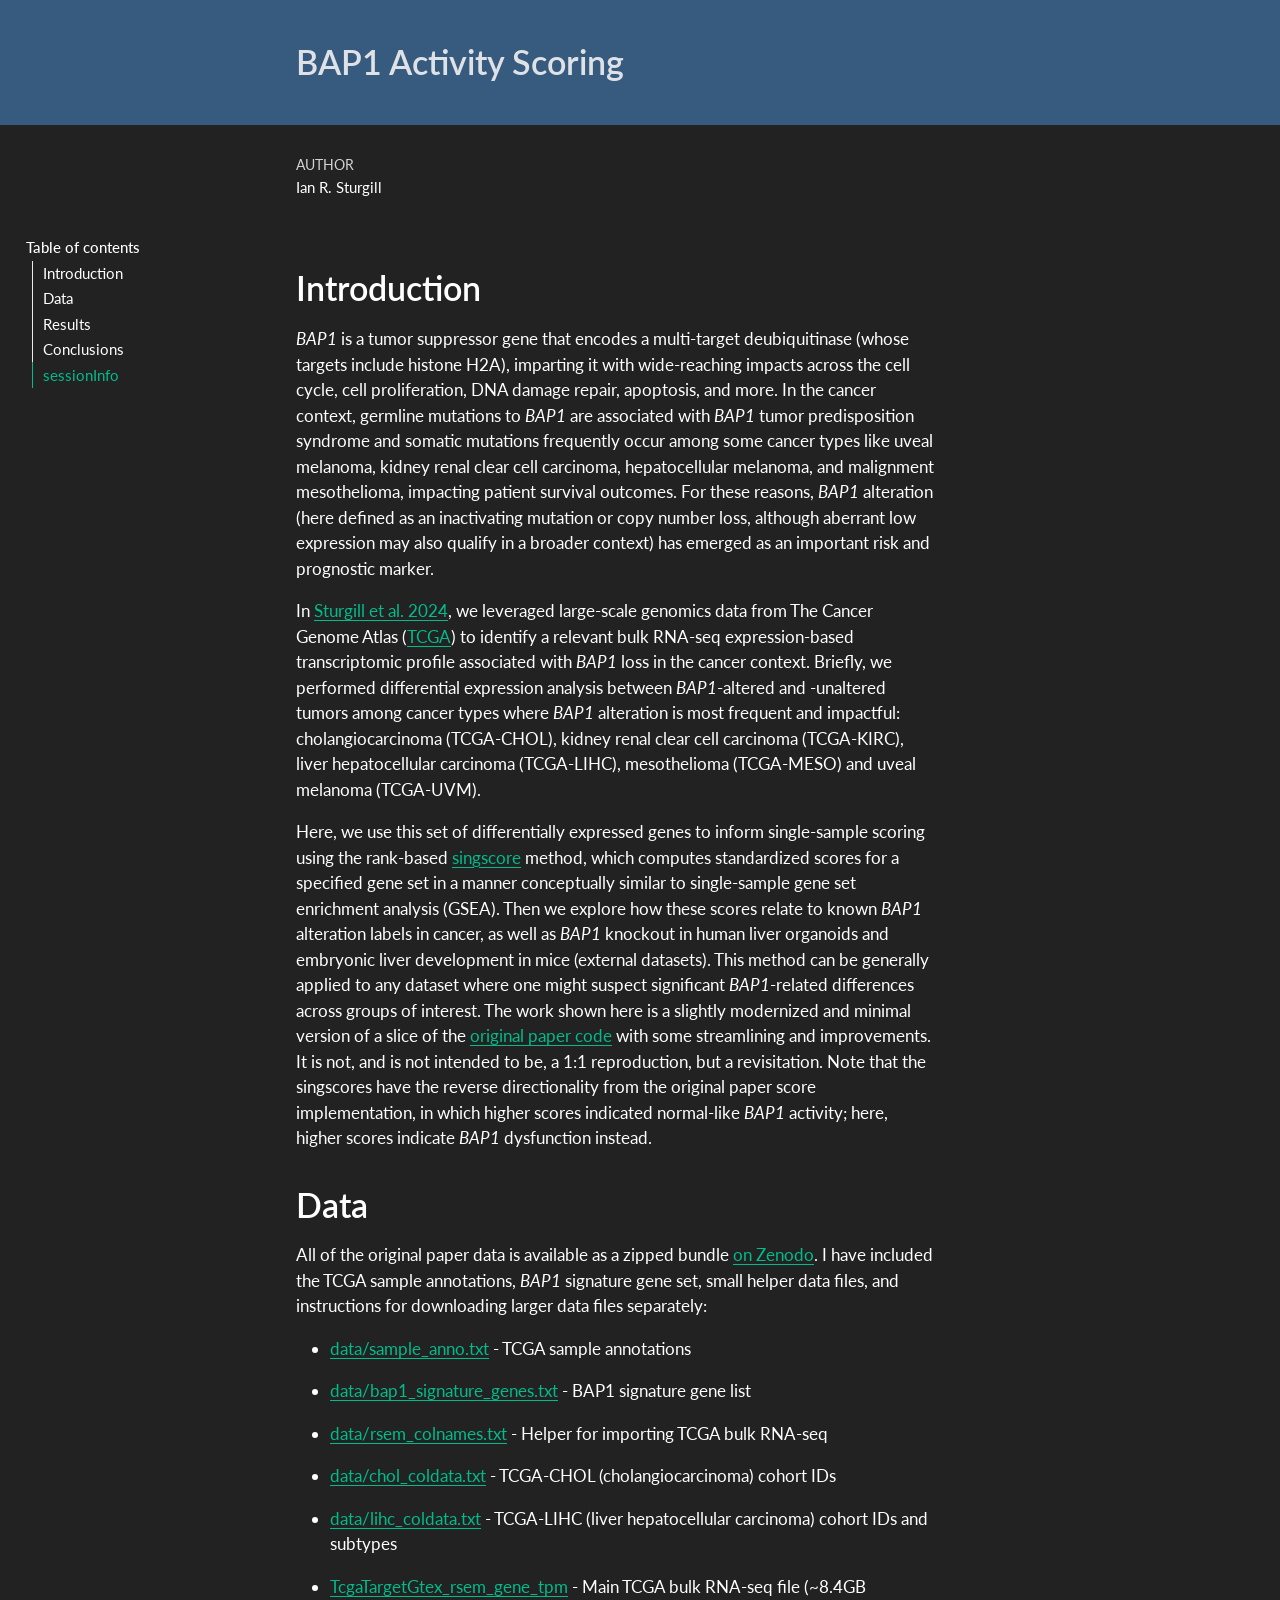
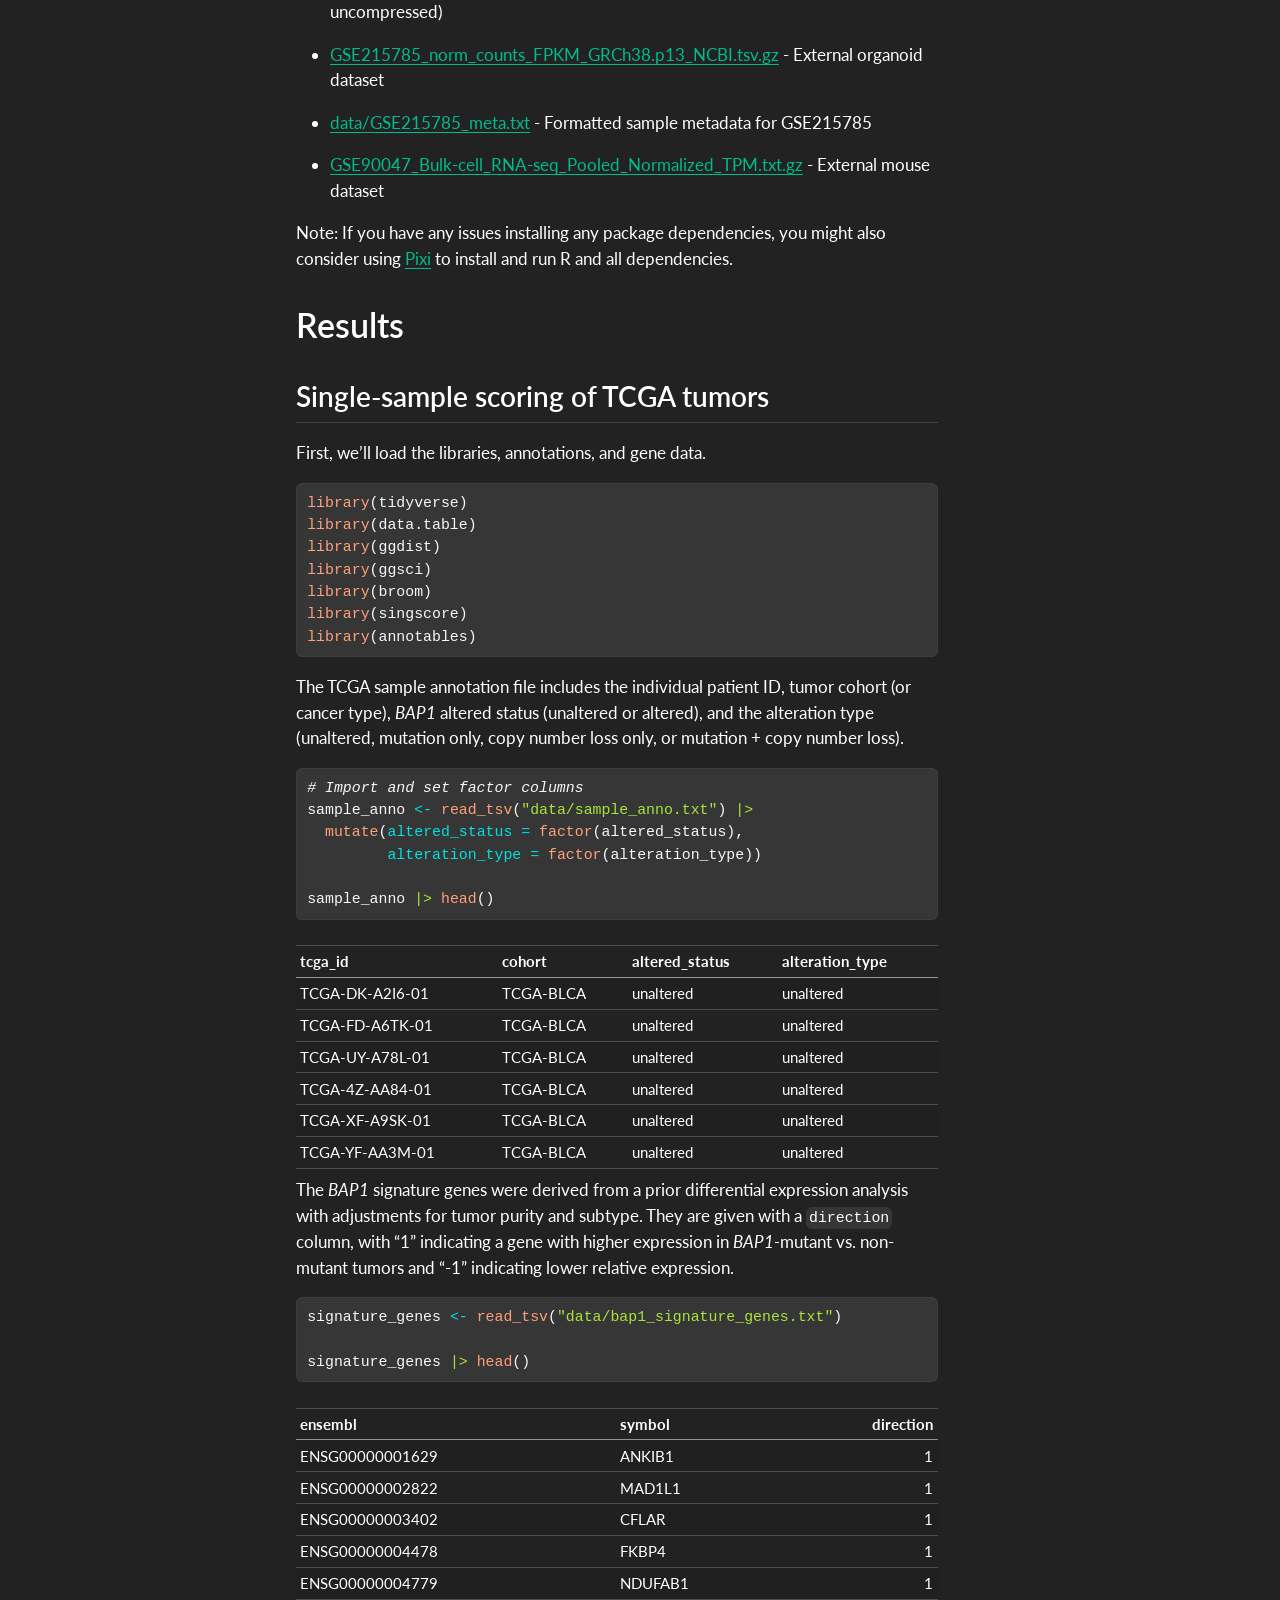
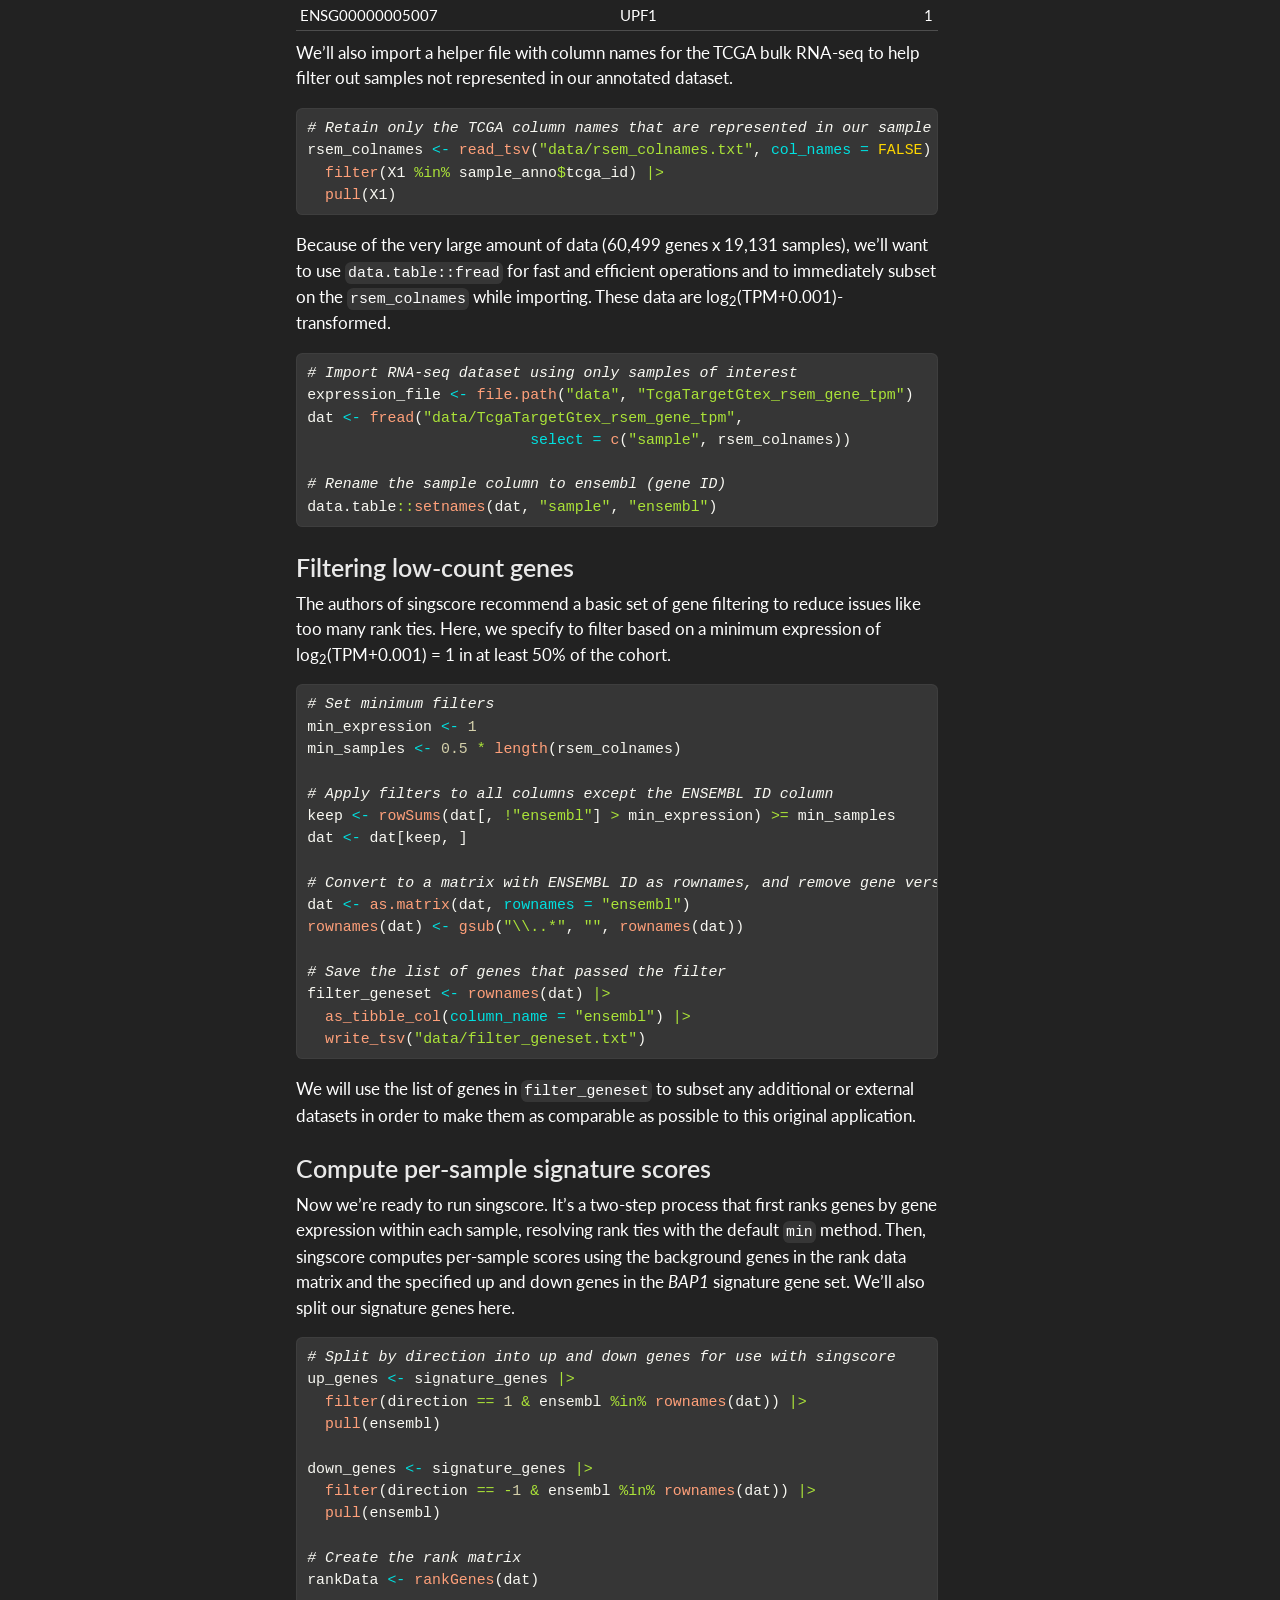
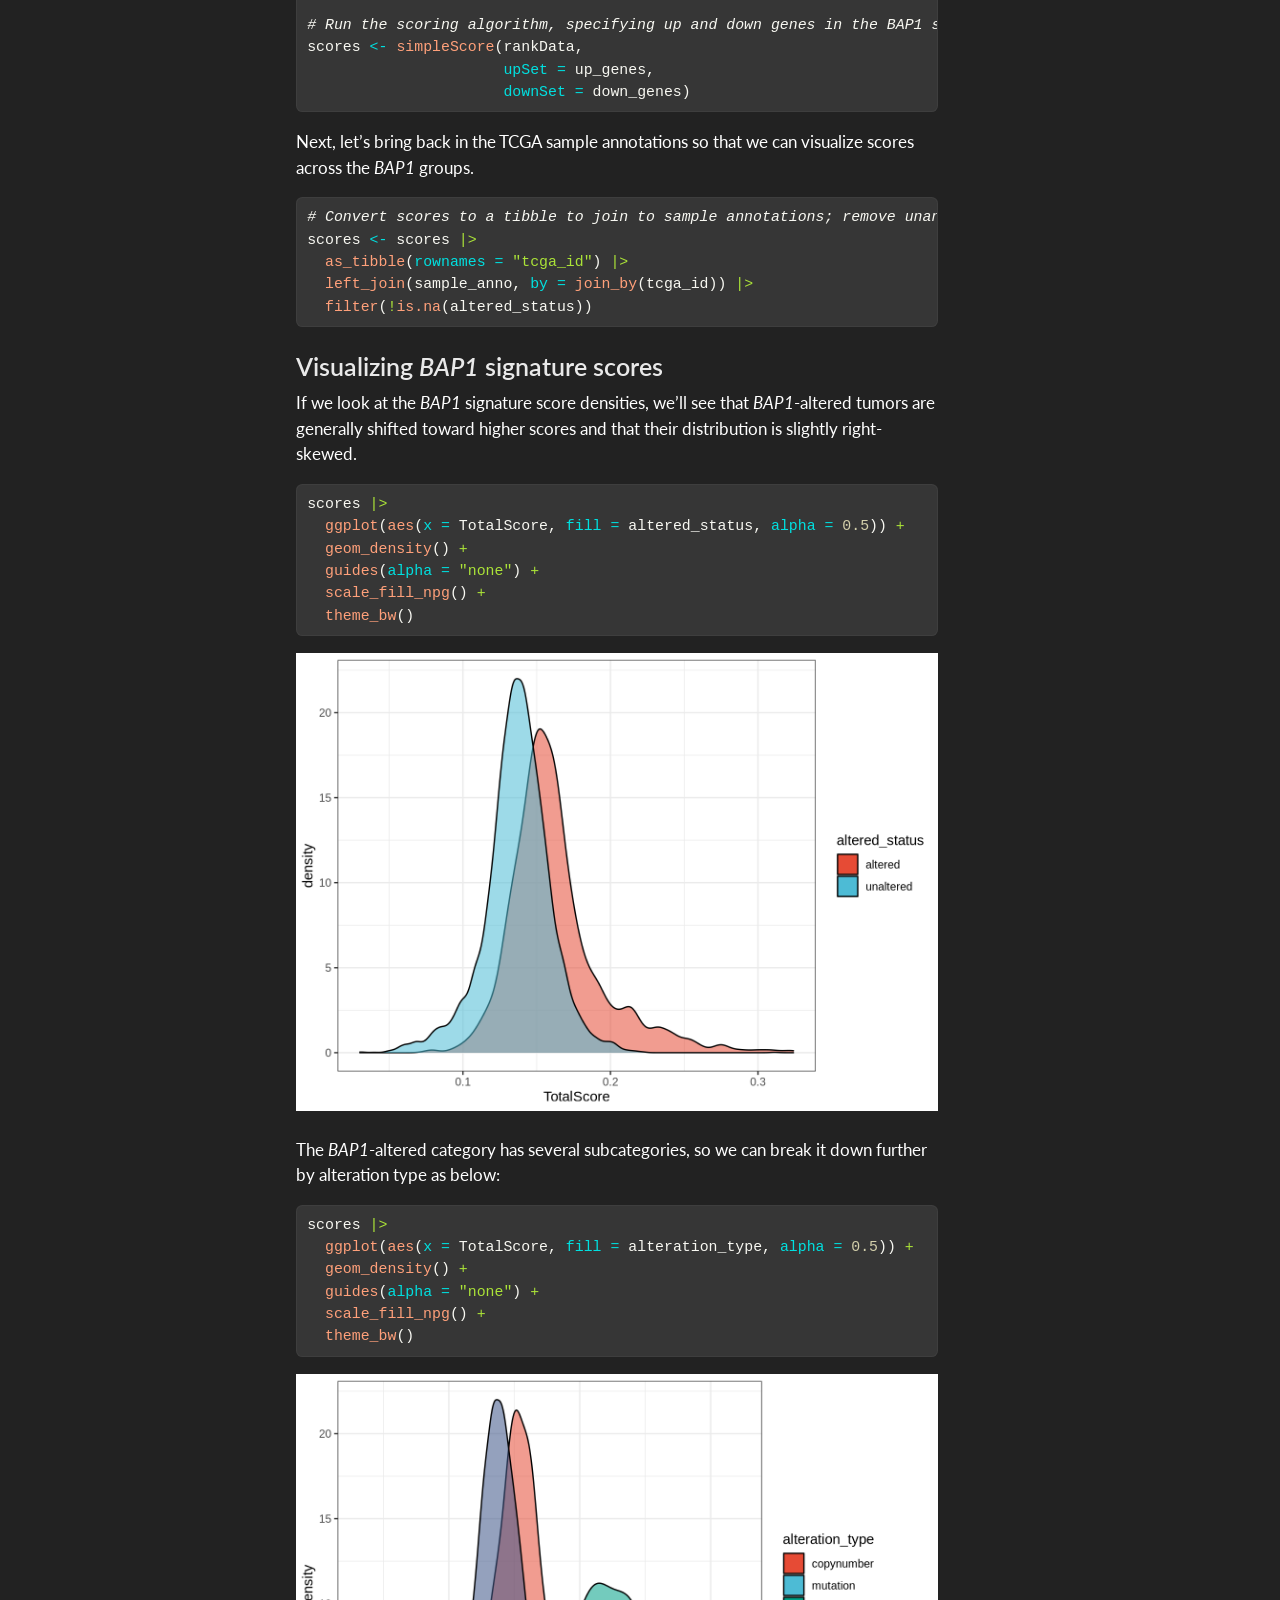
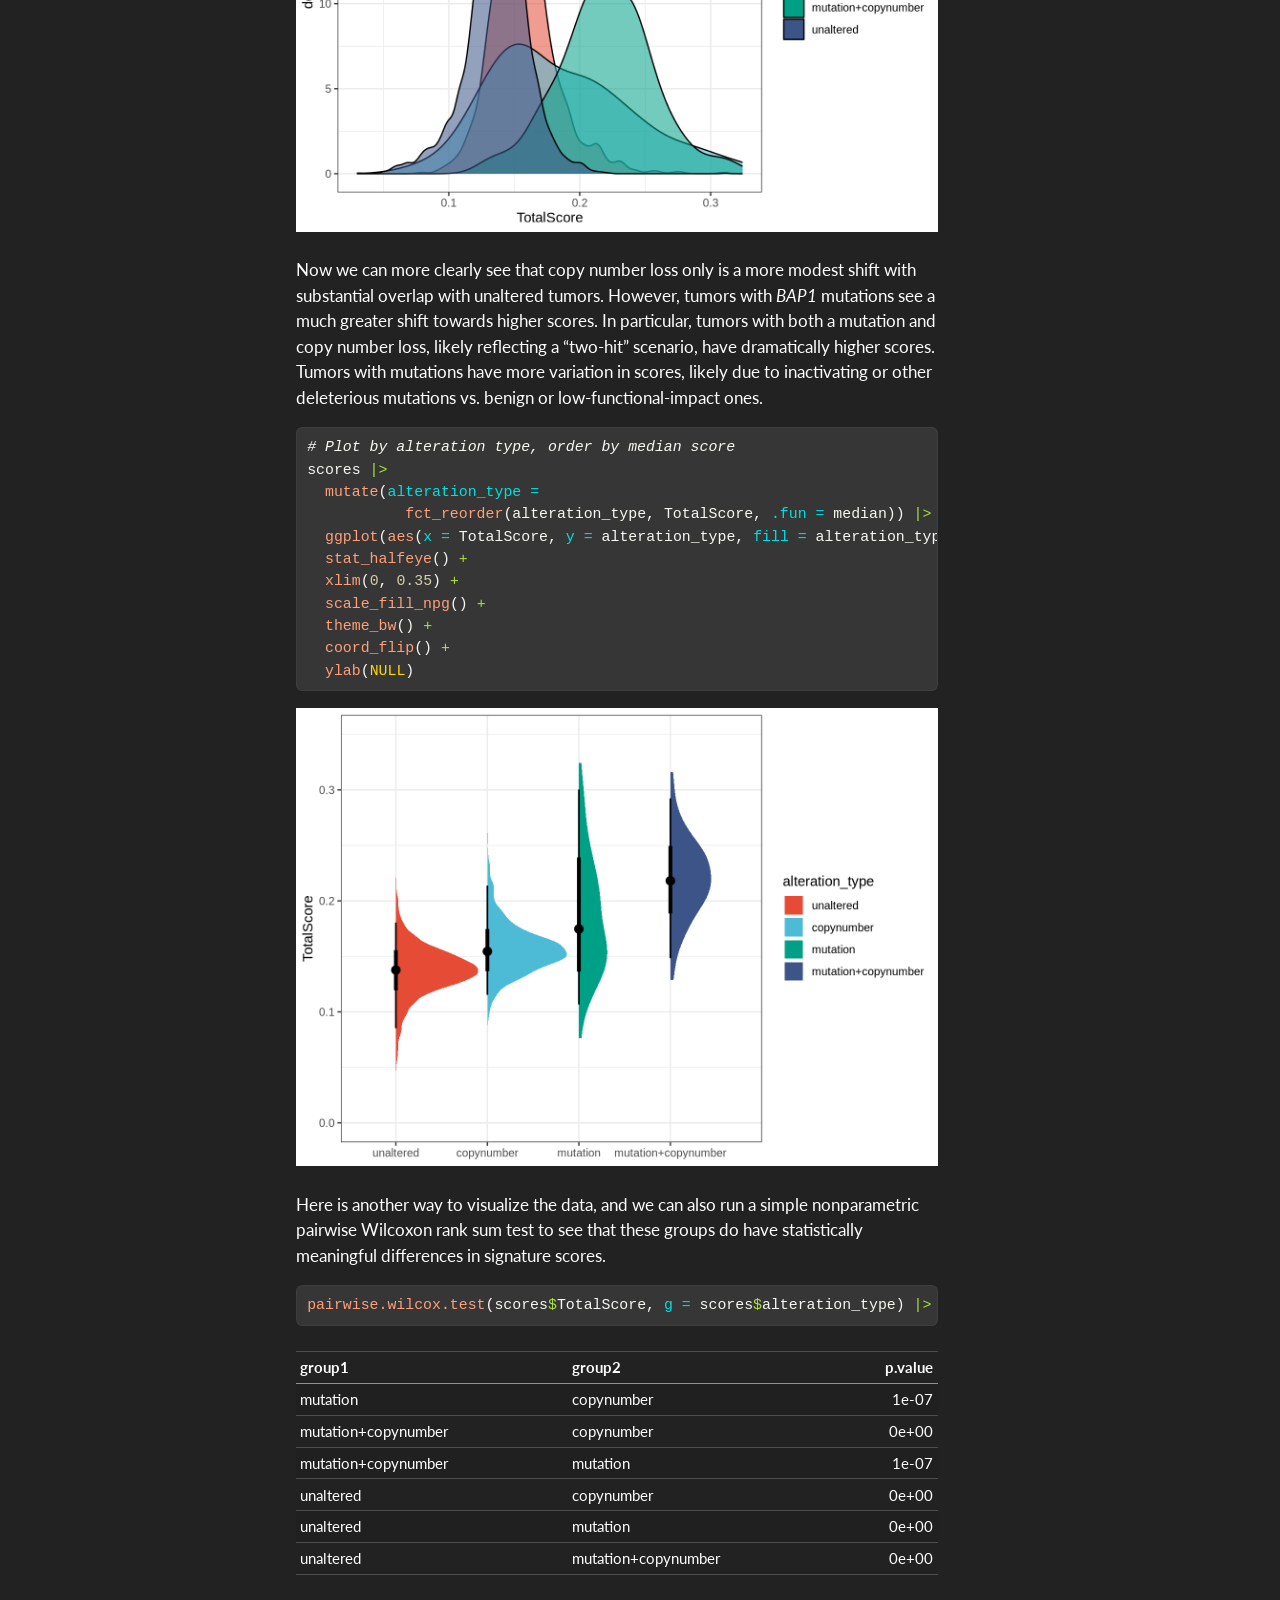
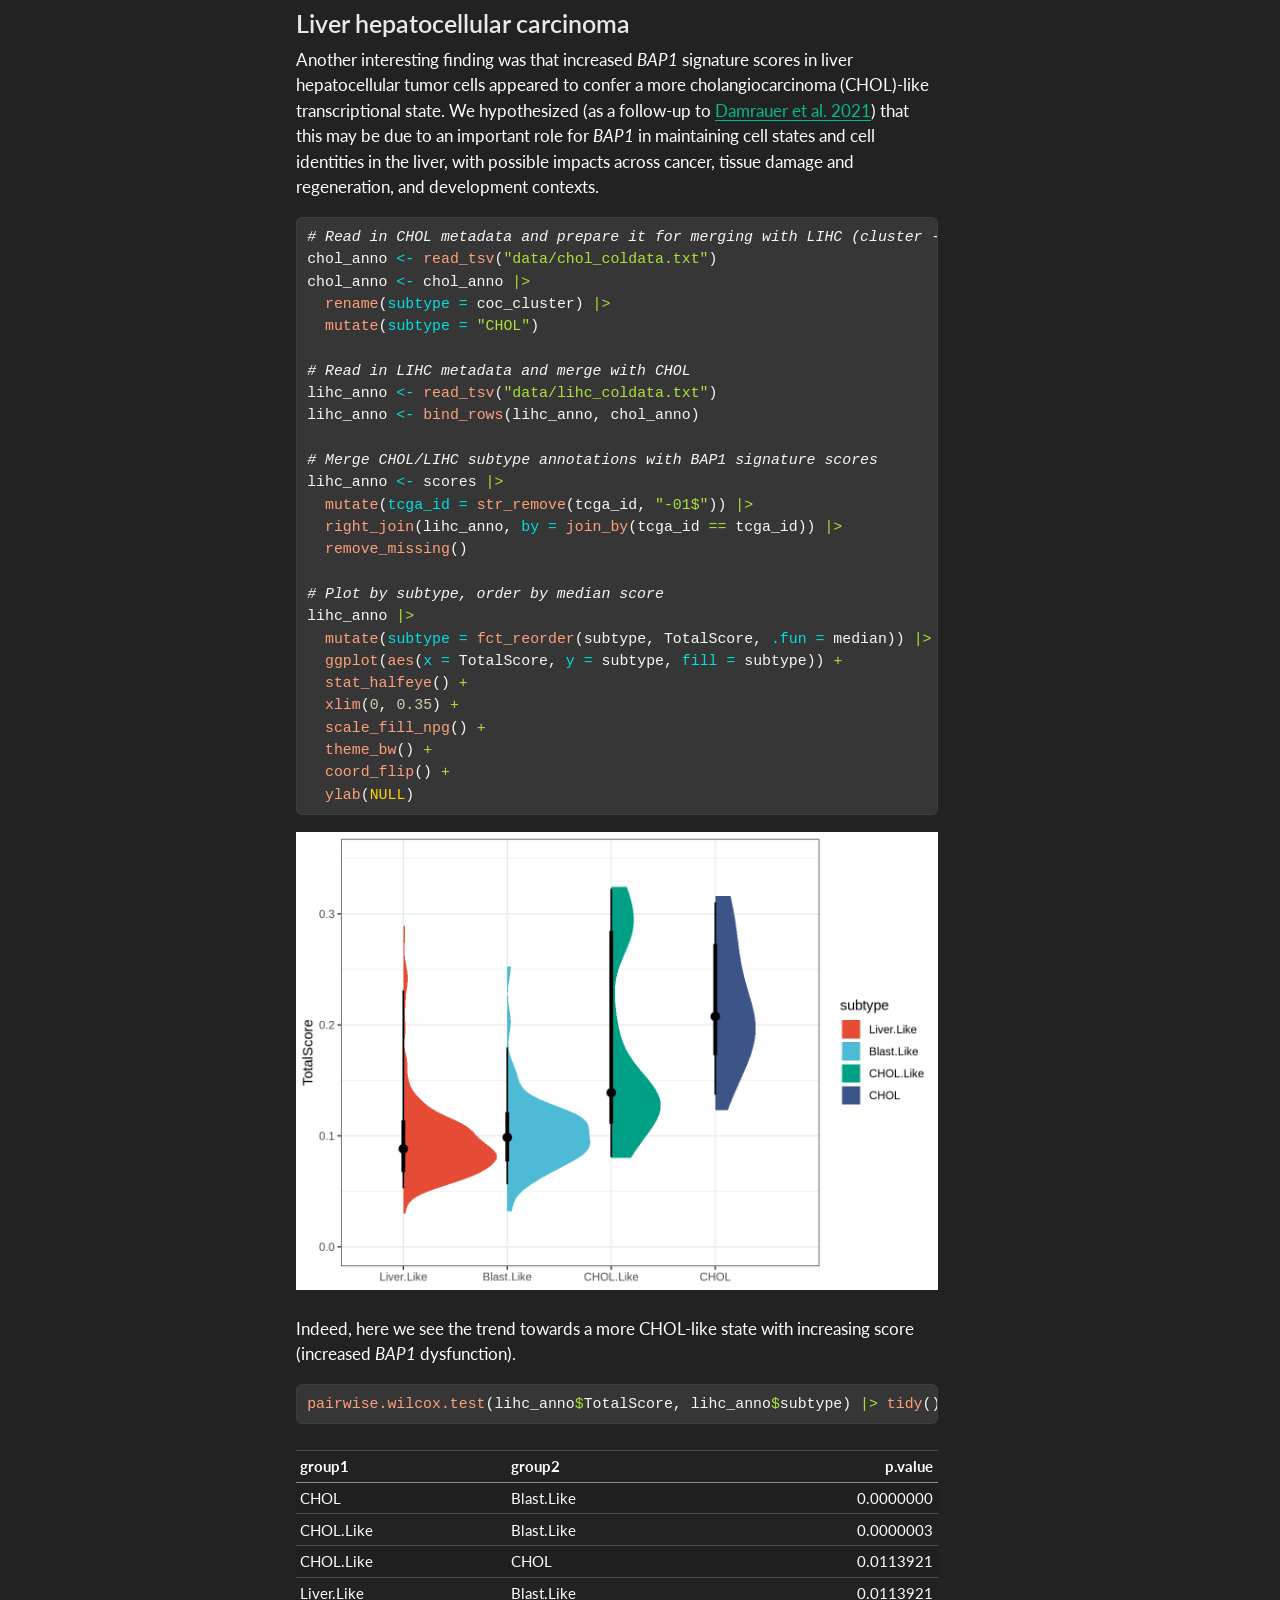
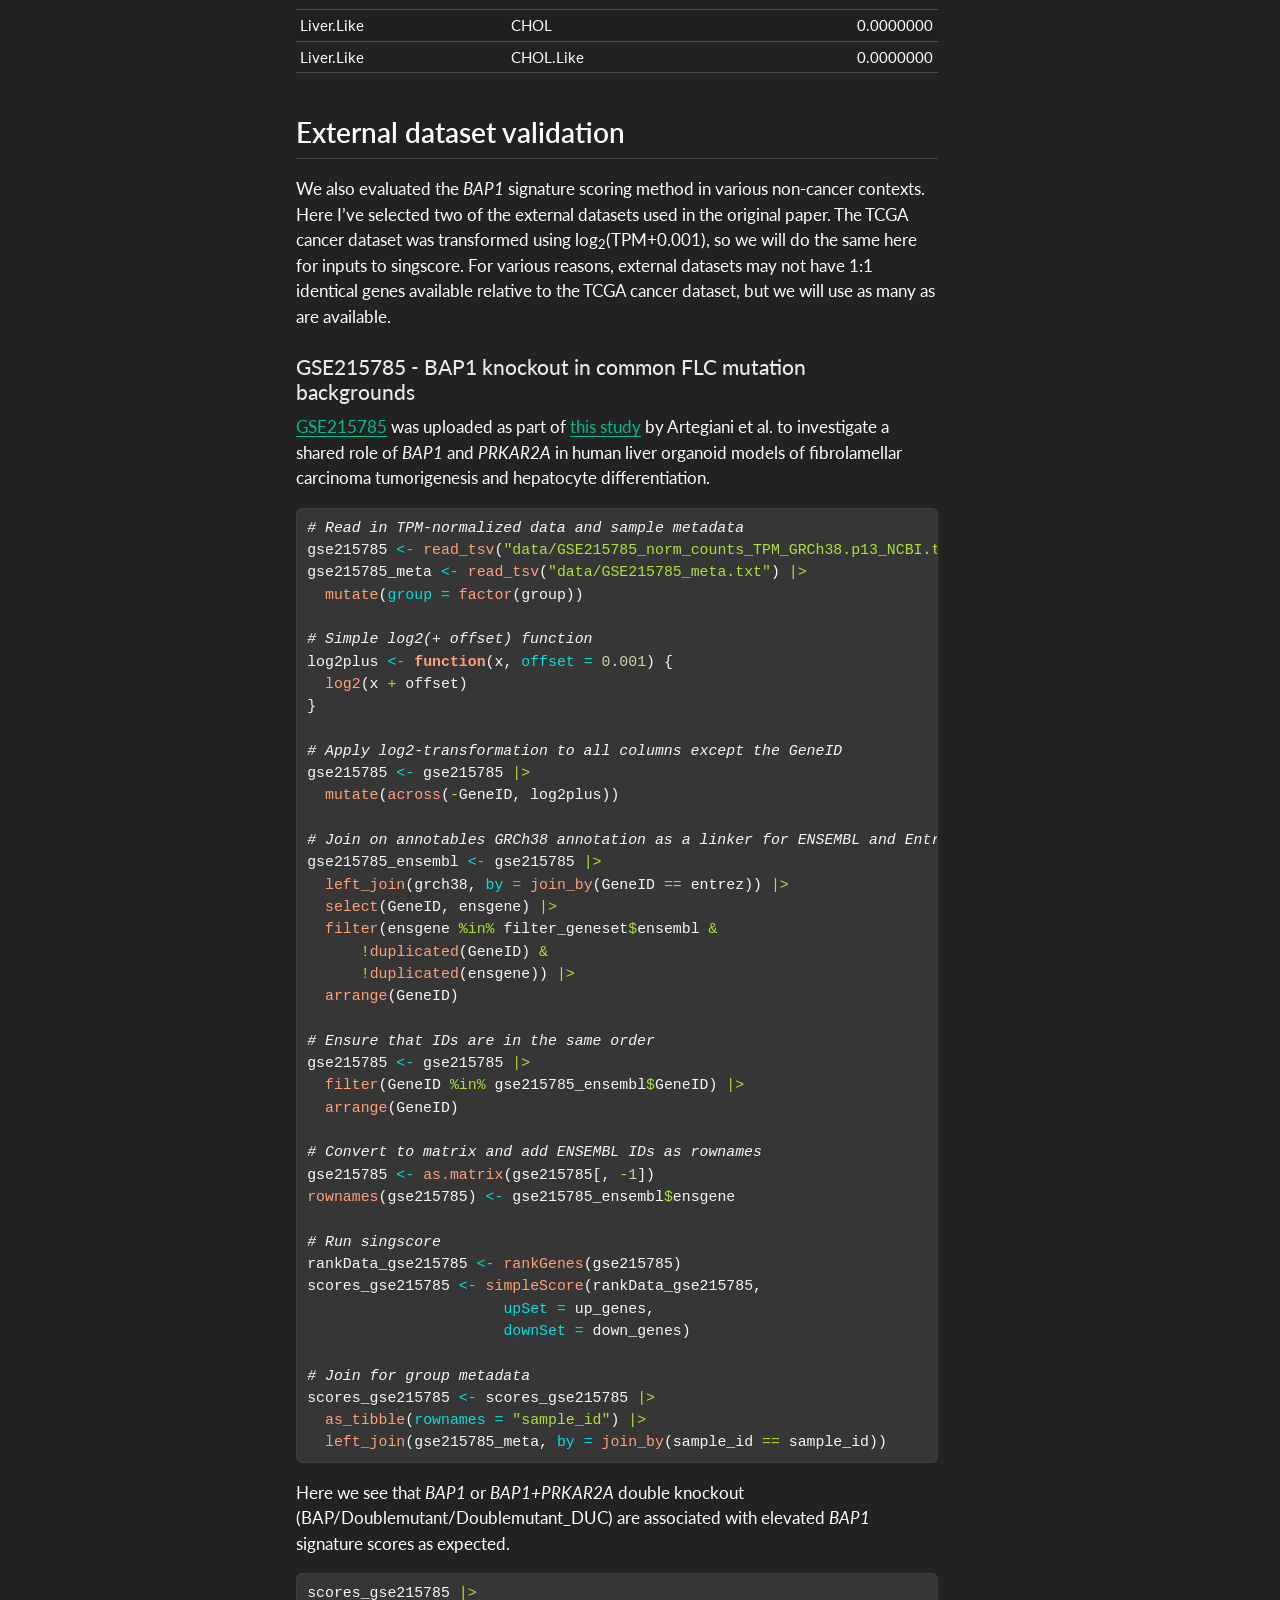
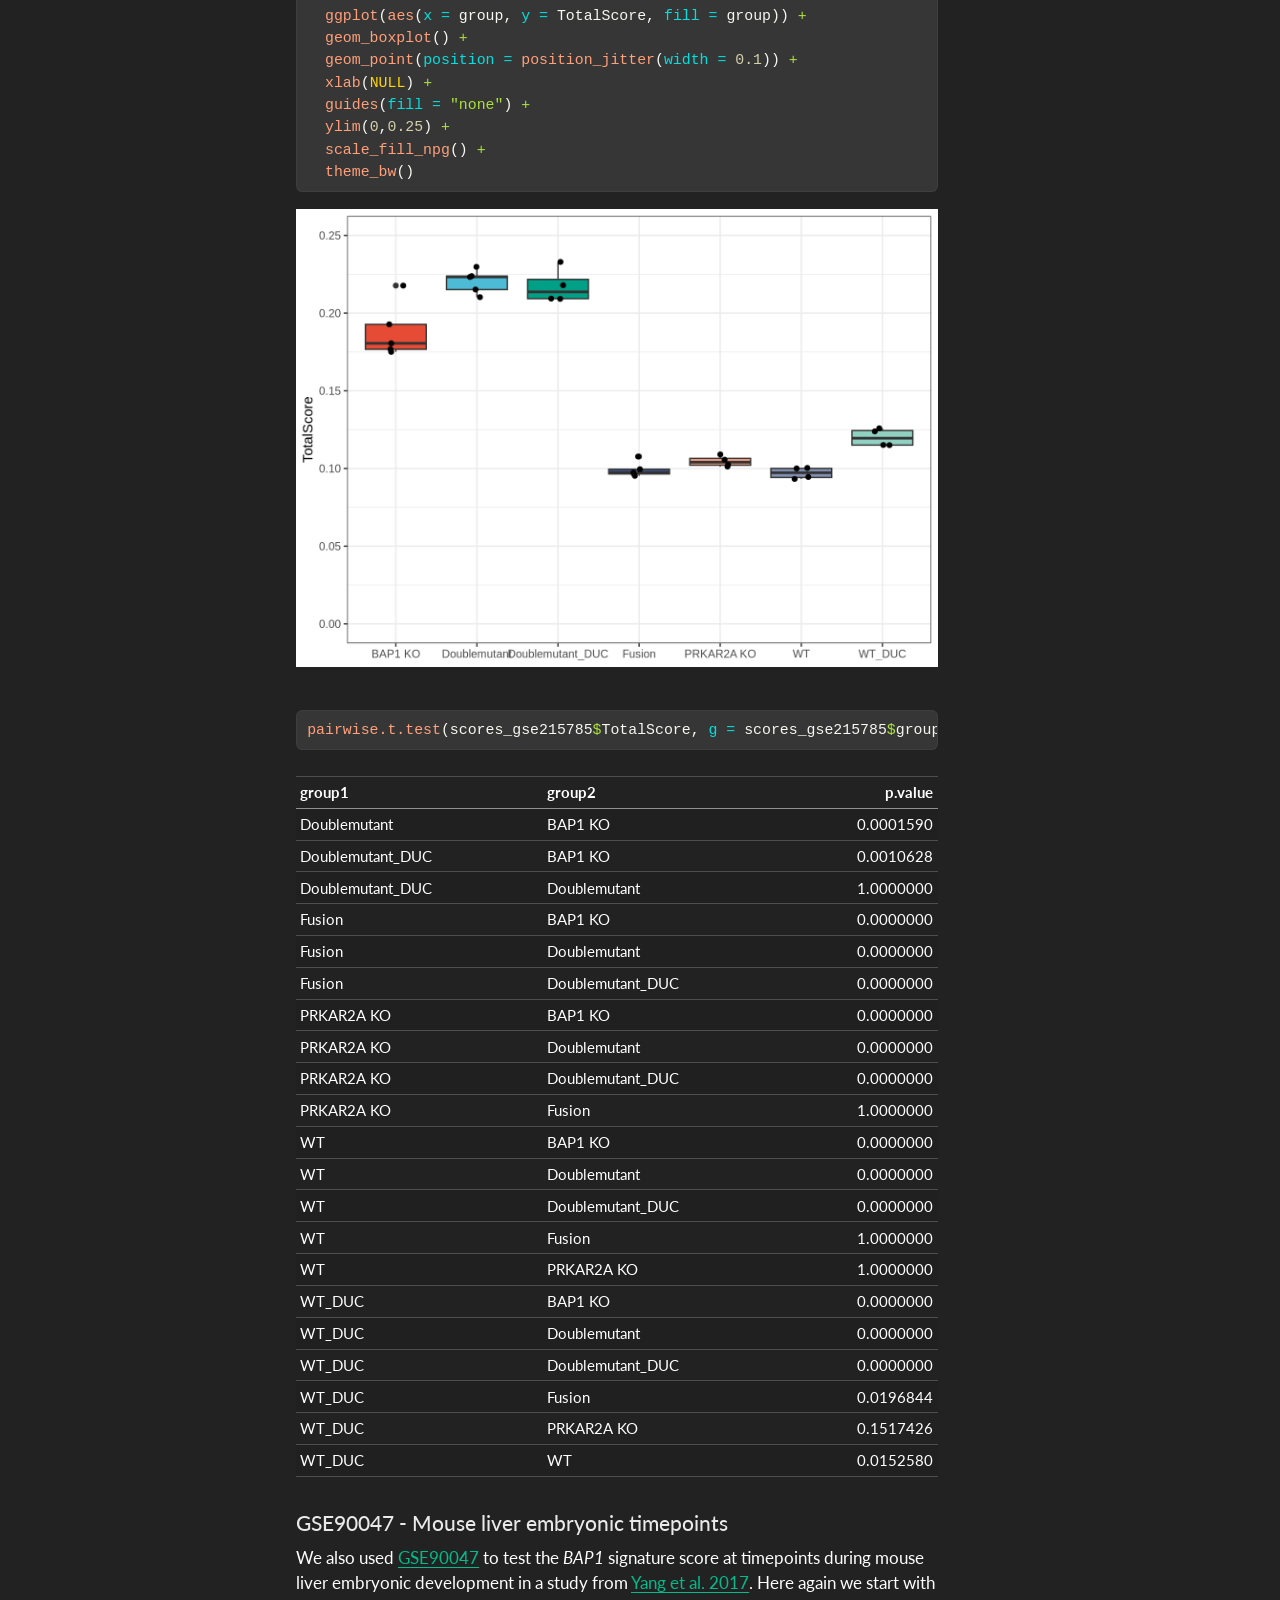
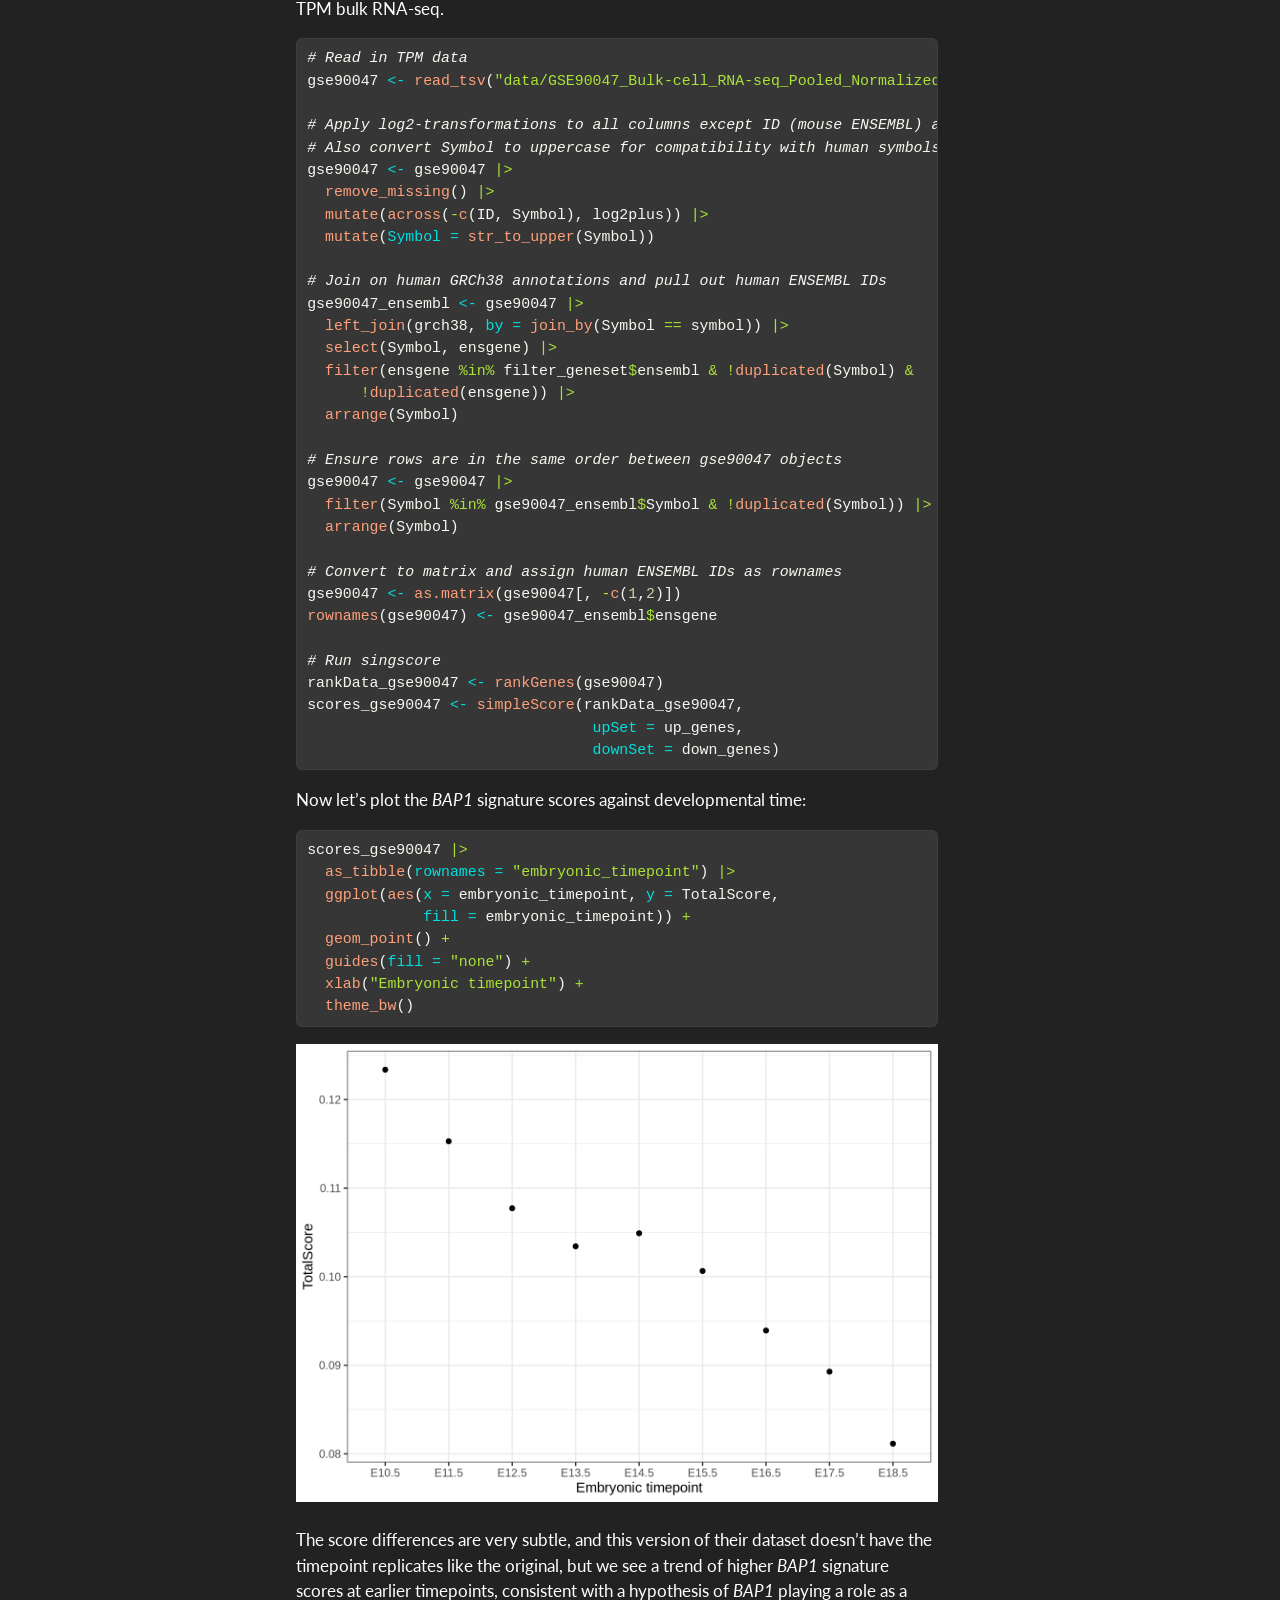
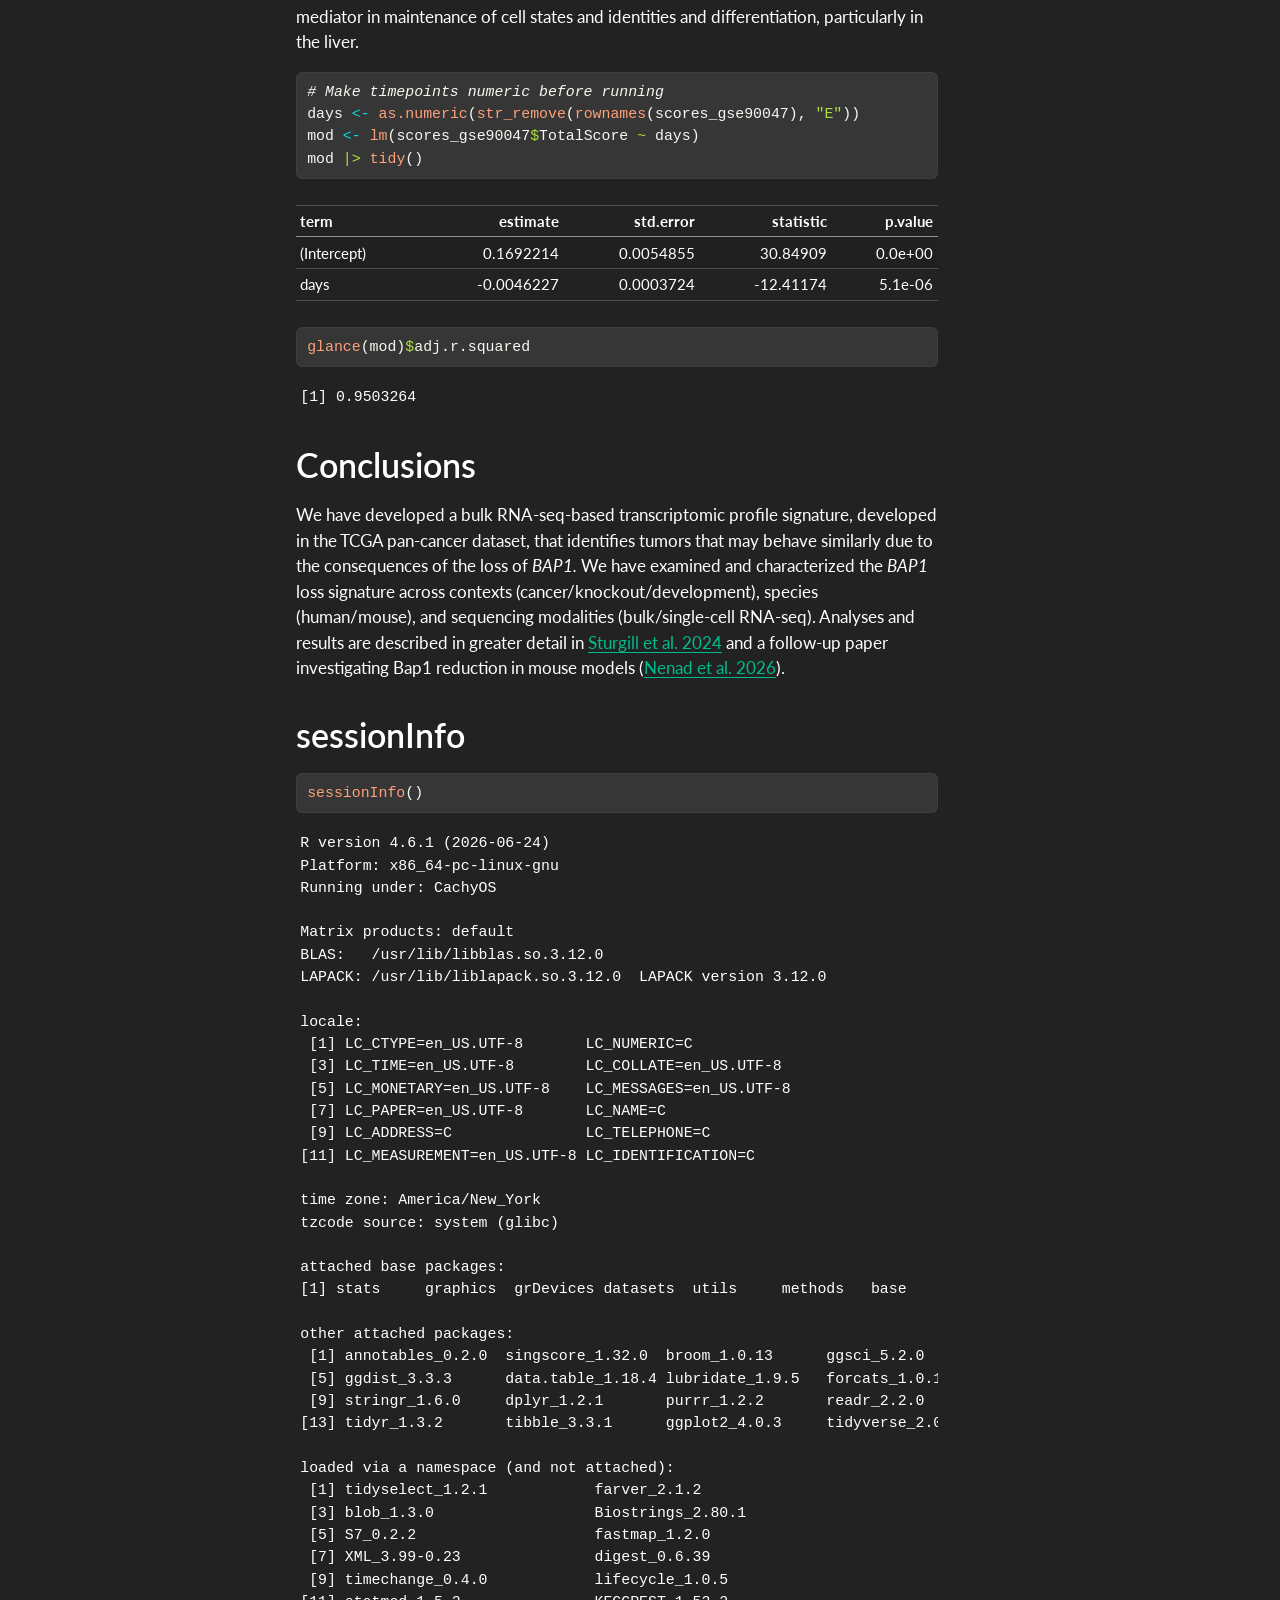
==== commit feff6a73: "Remove preview image" ====
--- a/docs/index.html
+++ b/docs/index.html
@@ -841,7 +841,6 @@
 <section id="conclusions" class="level1">
 <h1>Conclusions</h1>
 <p>We have developed a bulk RNA-seq-based transcriptomic profile signature, developed in the TCGA pan-cancer dataset, that identifies tumors that may behave similarly due to the consequences of the loss of <em>BAP1.</em> We have examined and characterized the <em>BAP1</em> loss signature across contexts (cancer/knockout/development), species (human/mouse), and sequencing modalities (bulk/single-cell RNA-seq). Analyses and results are described in greater detail in <a href="https://doi.org/10.1093/narcan/zcae045">Sturgill et al.&nbsp;2024</a> and a follow-up paper investigating Bap1 reduction in mouse models (<a href="https://doi.org/10.1093/g3journal/jkag047">Nenad et al.&nbsp;2026</a>).</p>
-<p>!<a href="assets/sturgill_bap1.png">assets/sturgill_bap1.png</a> !<a href="assets/nenad_bap1">assets/nenad_bap1</a></p>
 </section>
 <section id="sessioninfo" class="level1">
 <h1>sessionInfo</h1>
@@ -1331,4 +1330,4 @@
 
 
 
-</body></html>+</body></html>
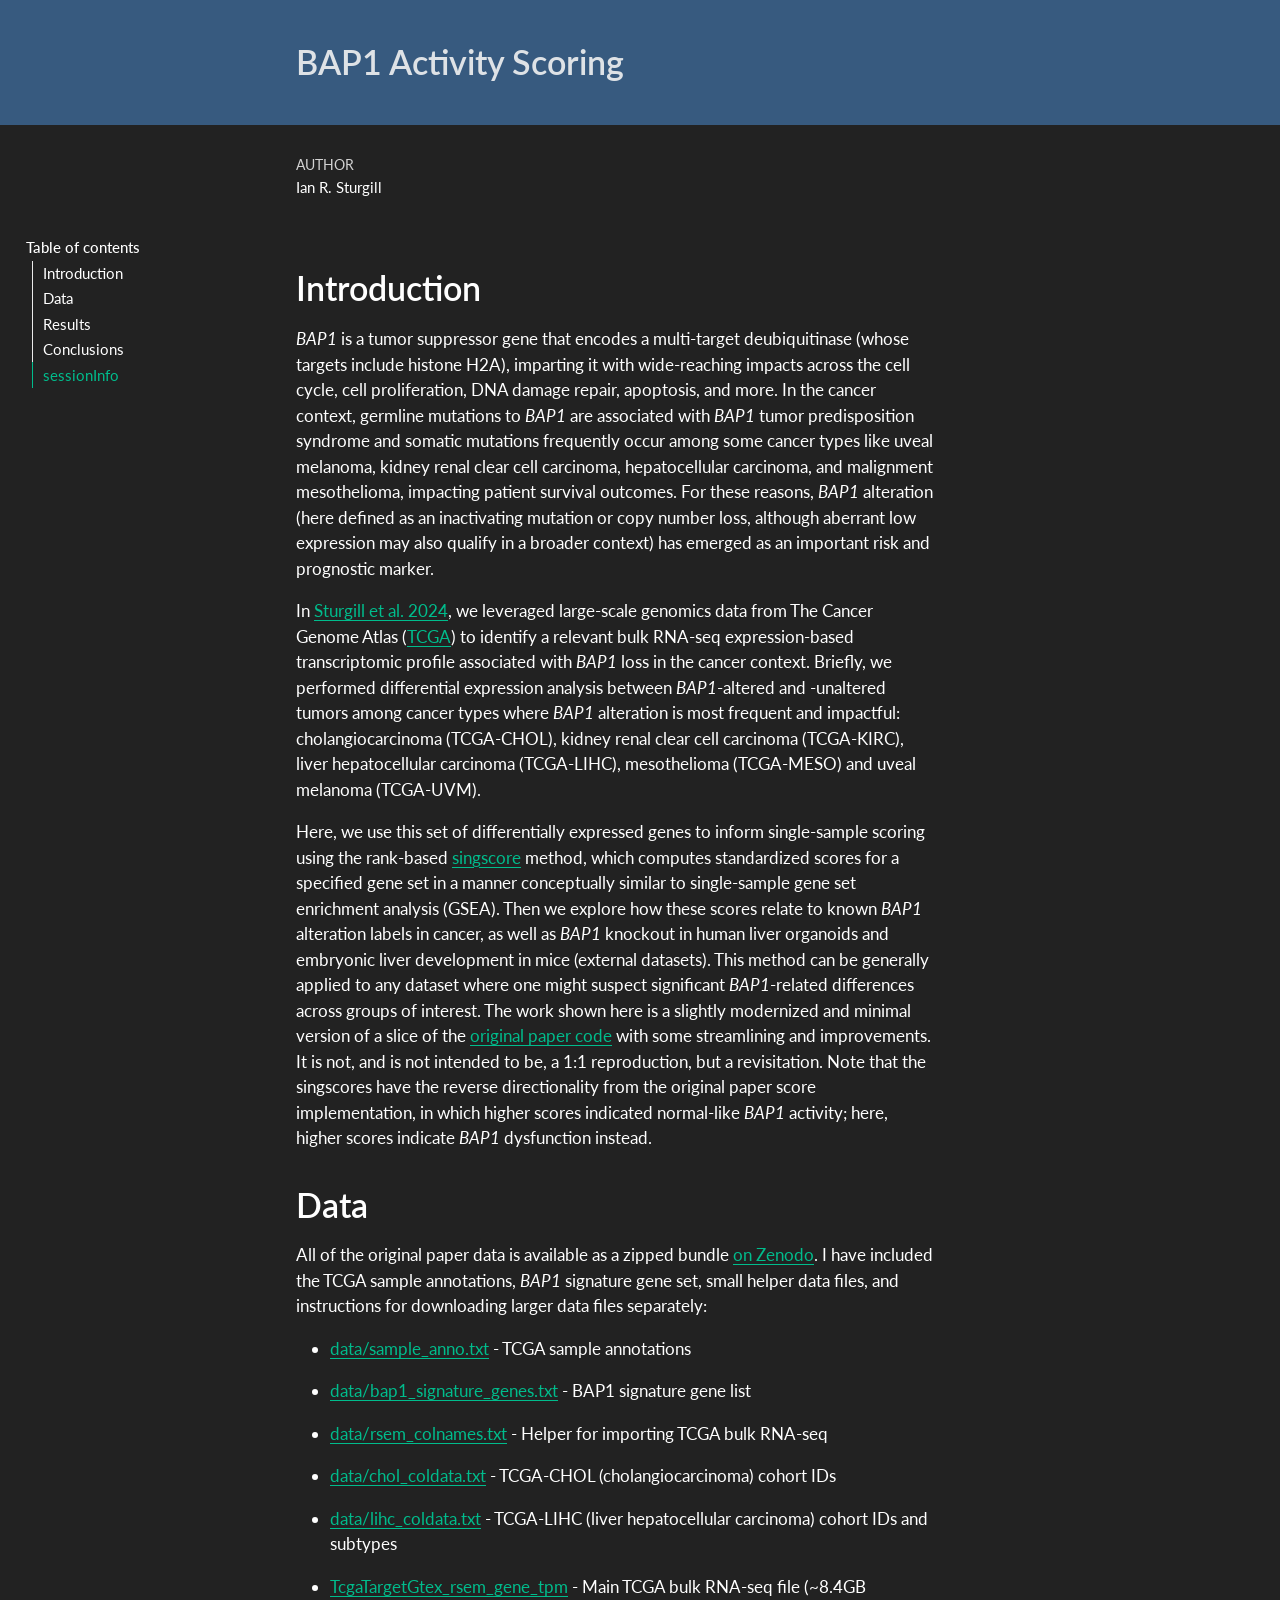
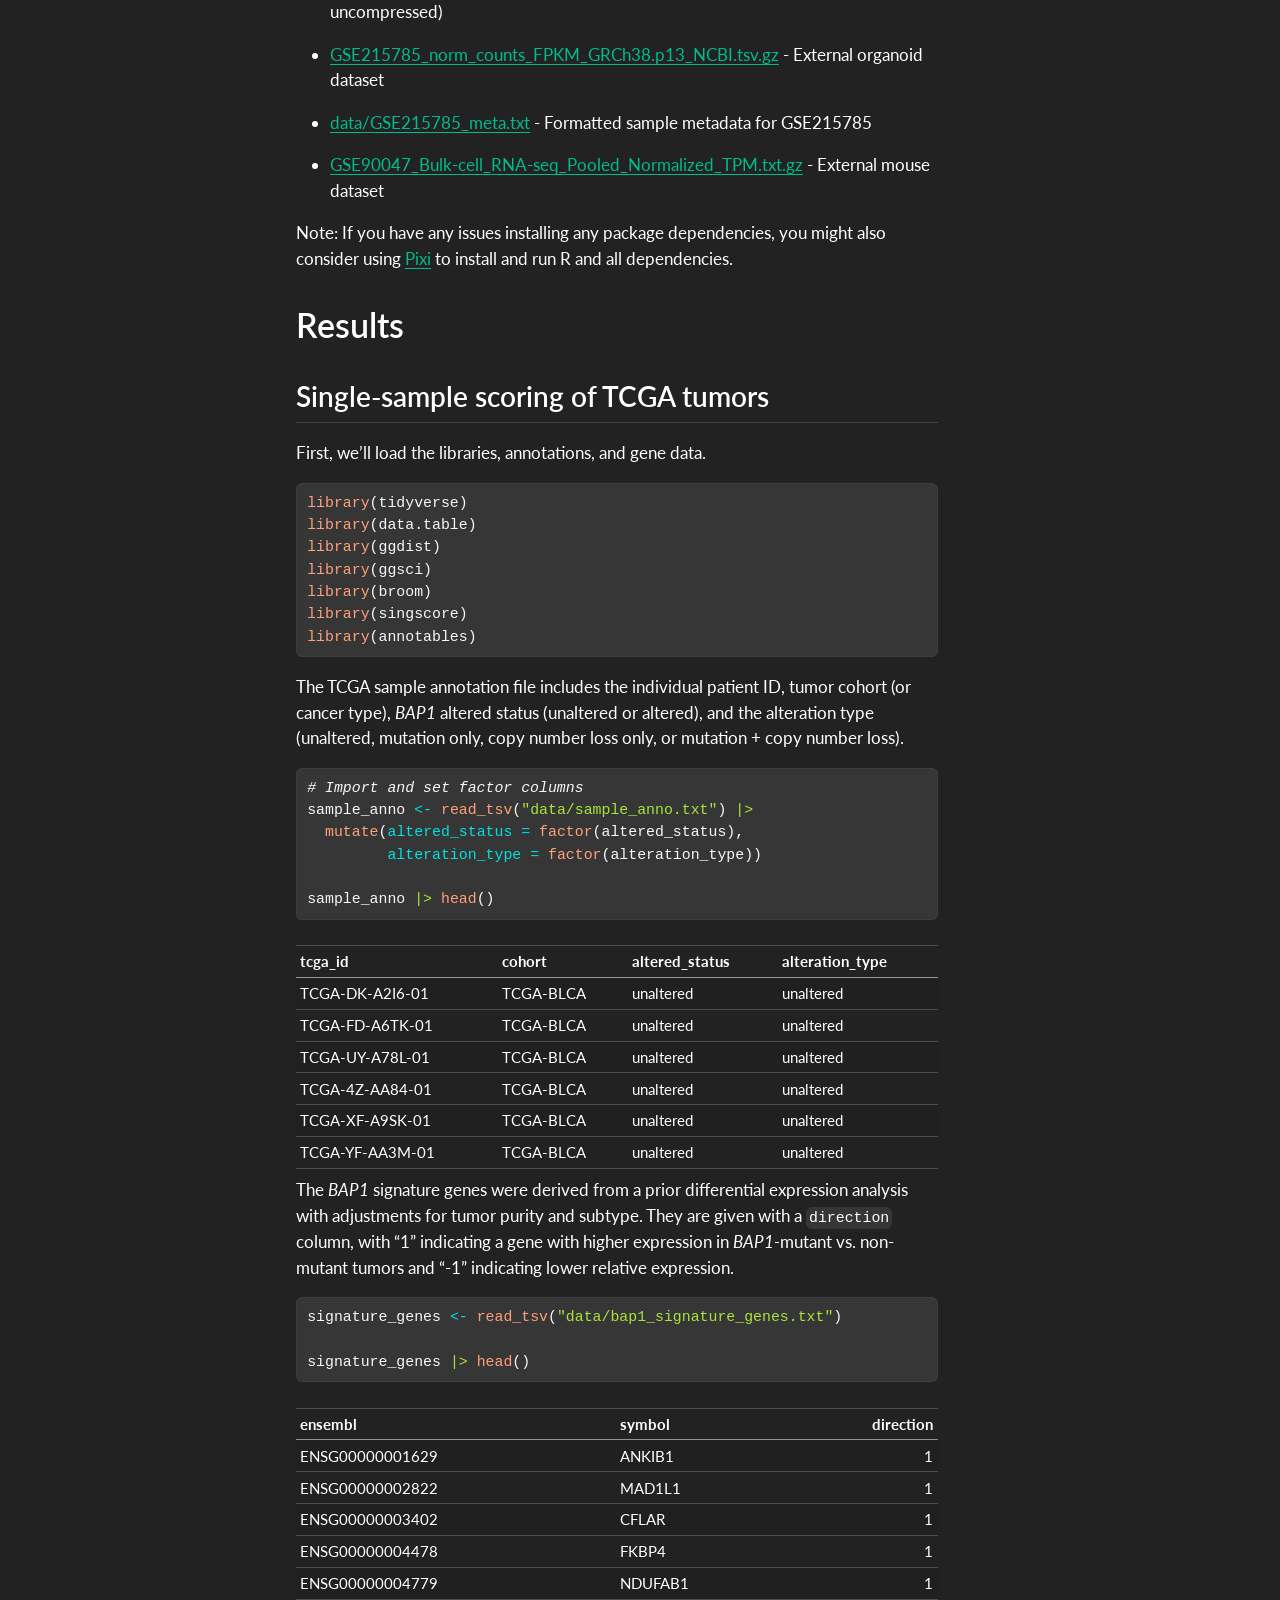
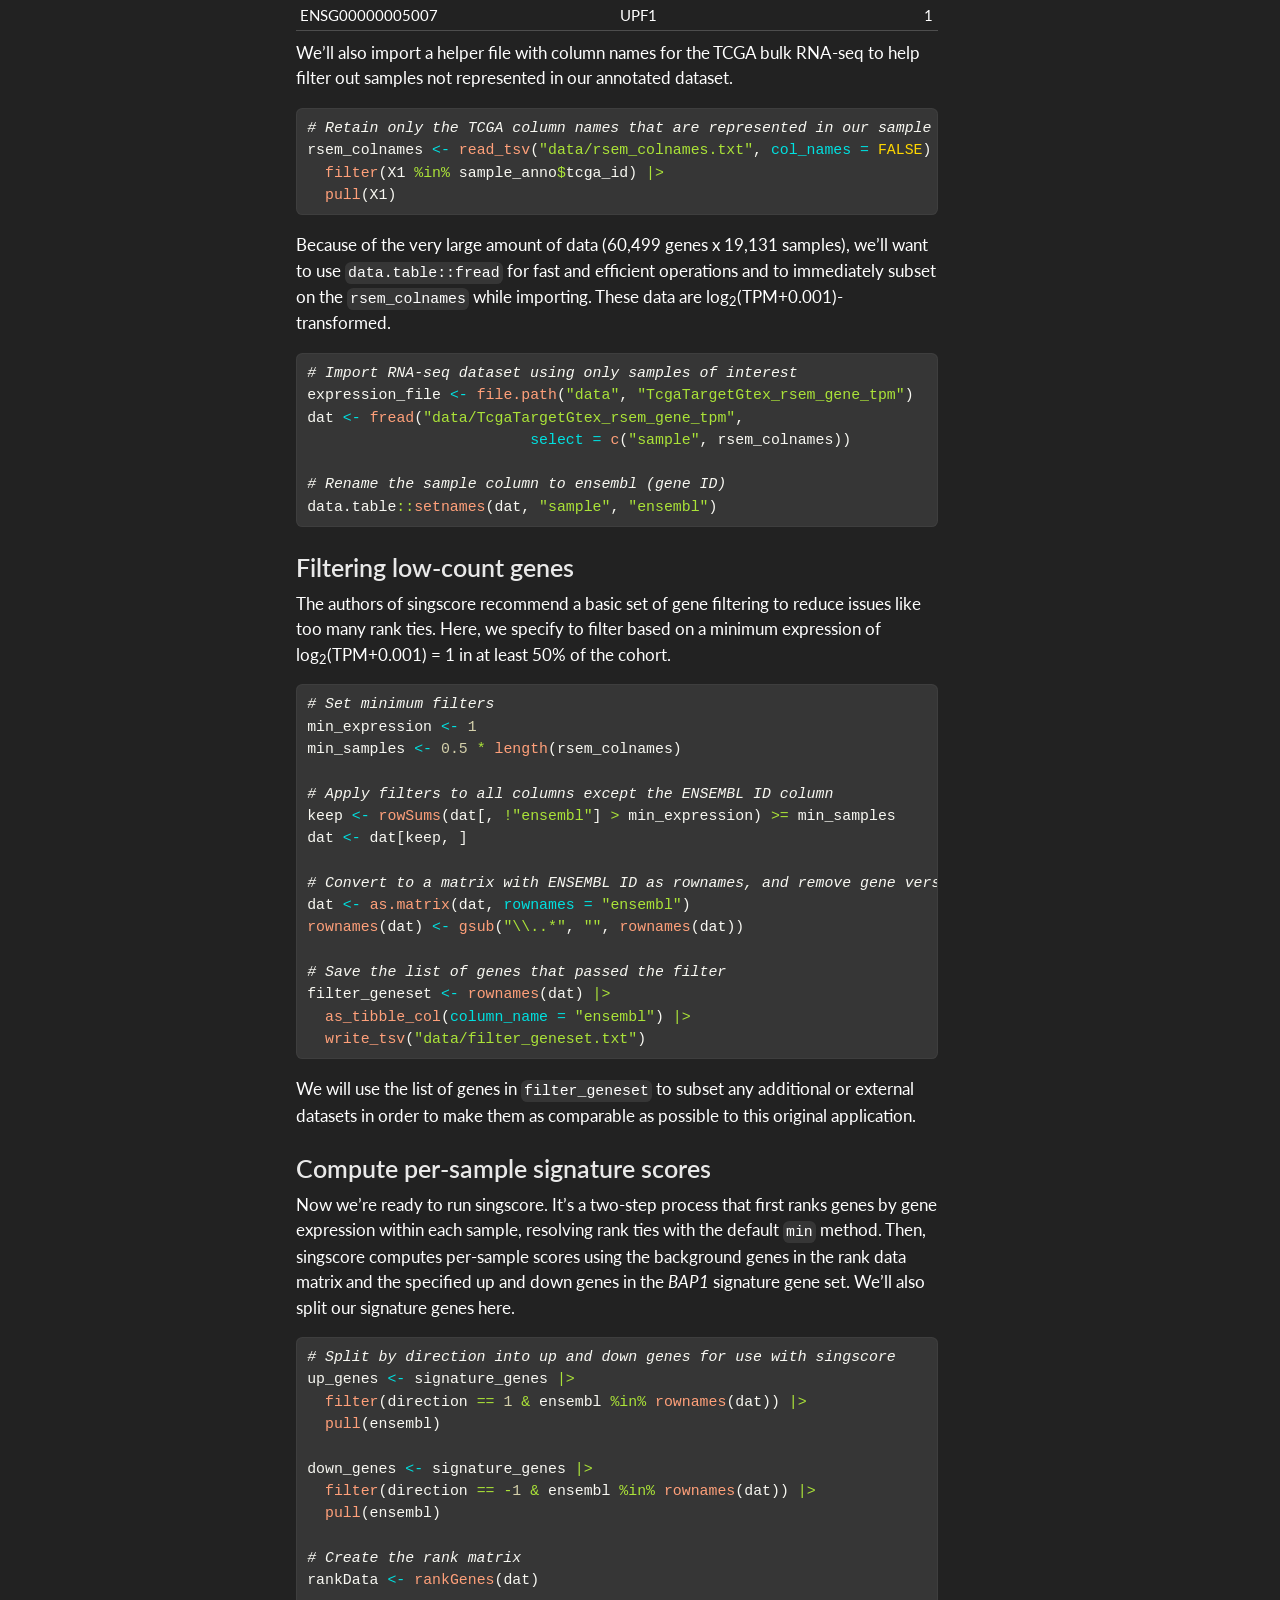
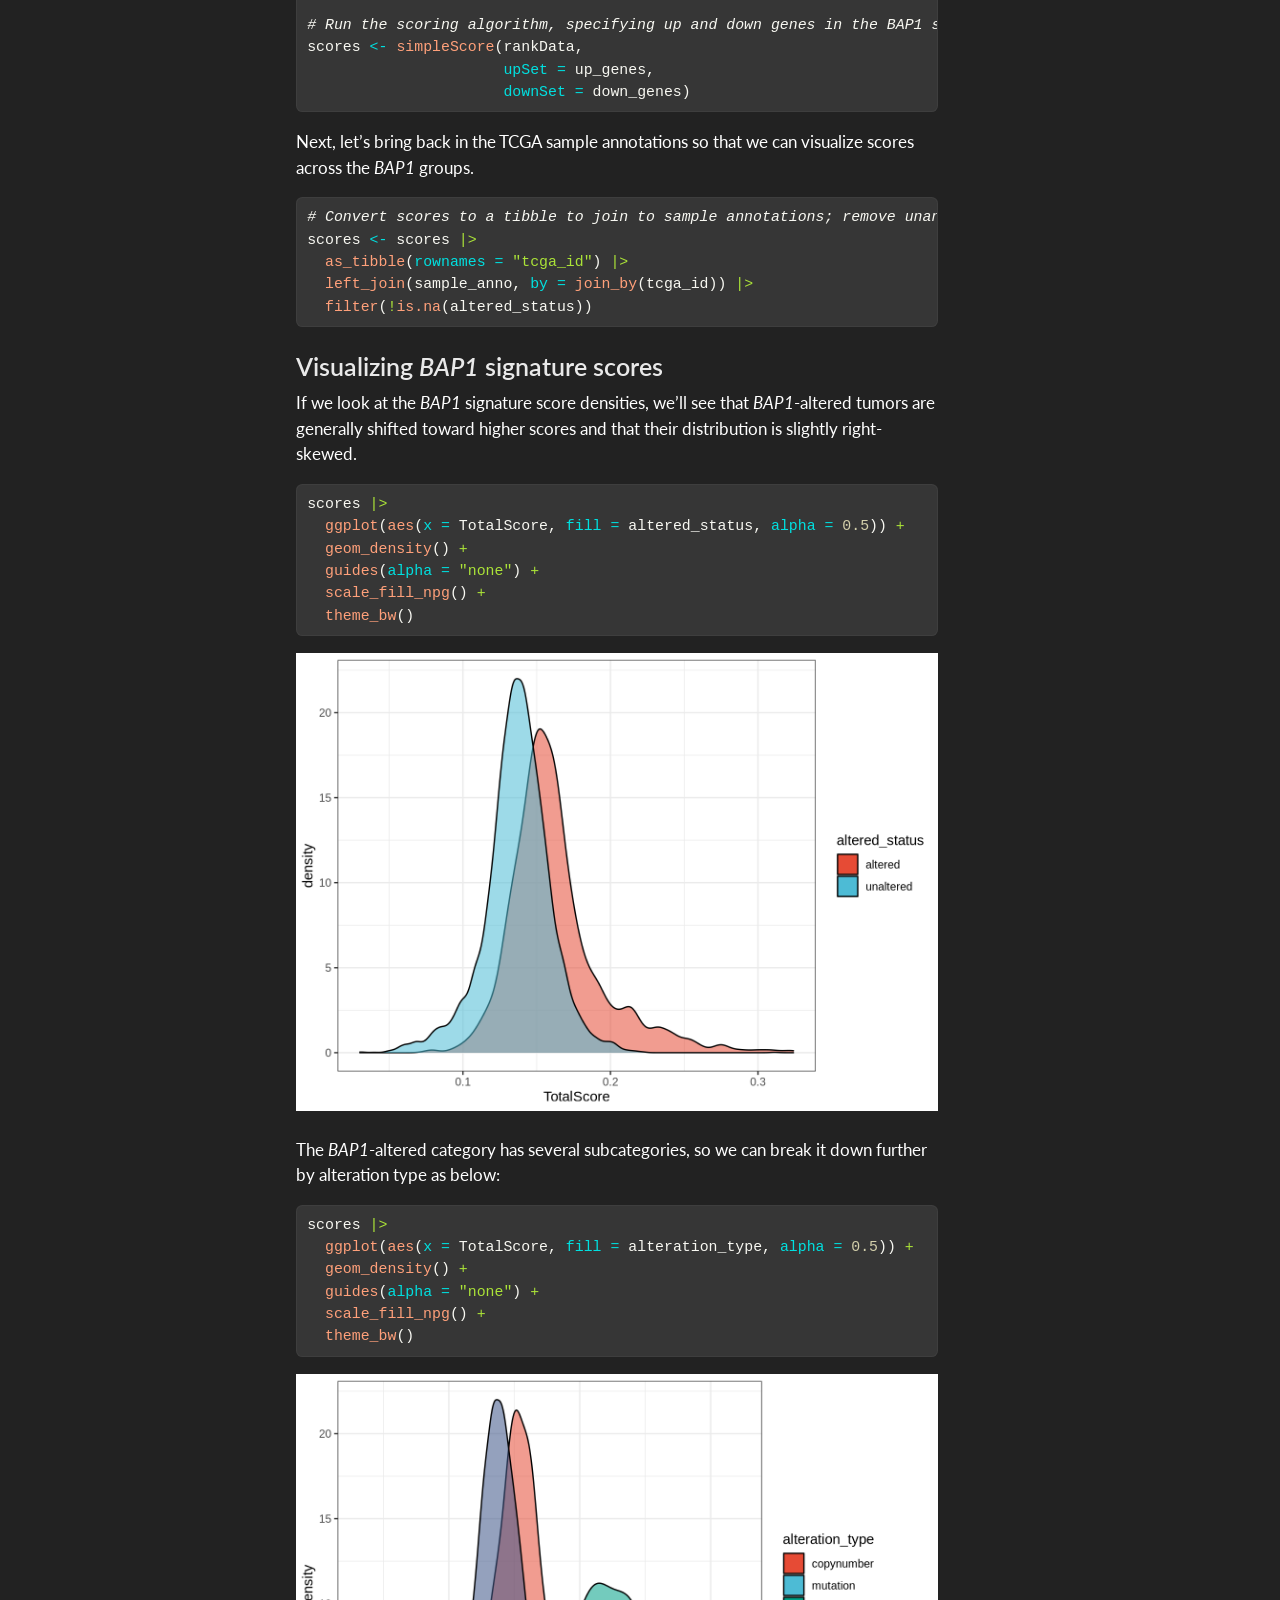
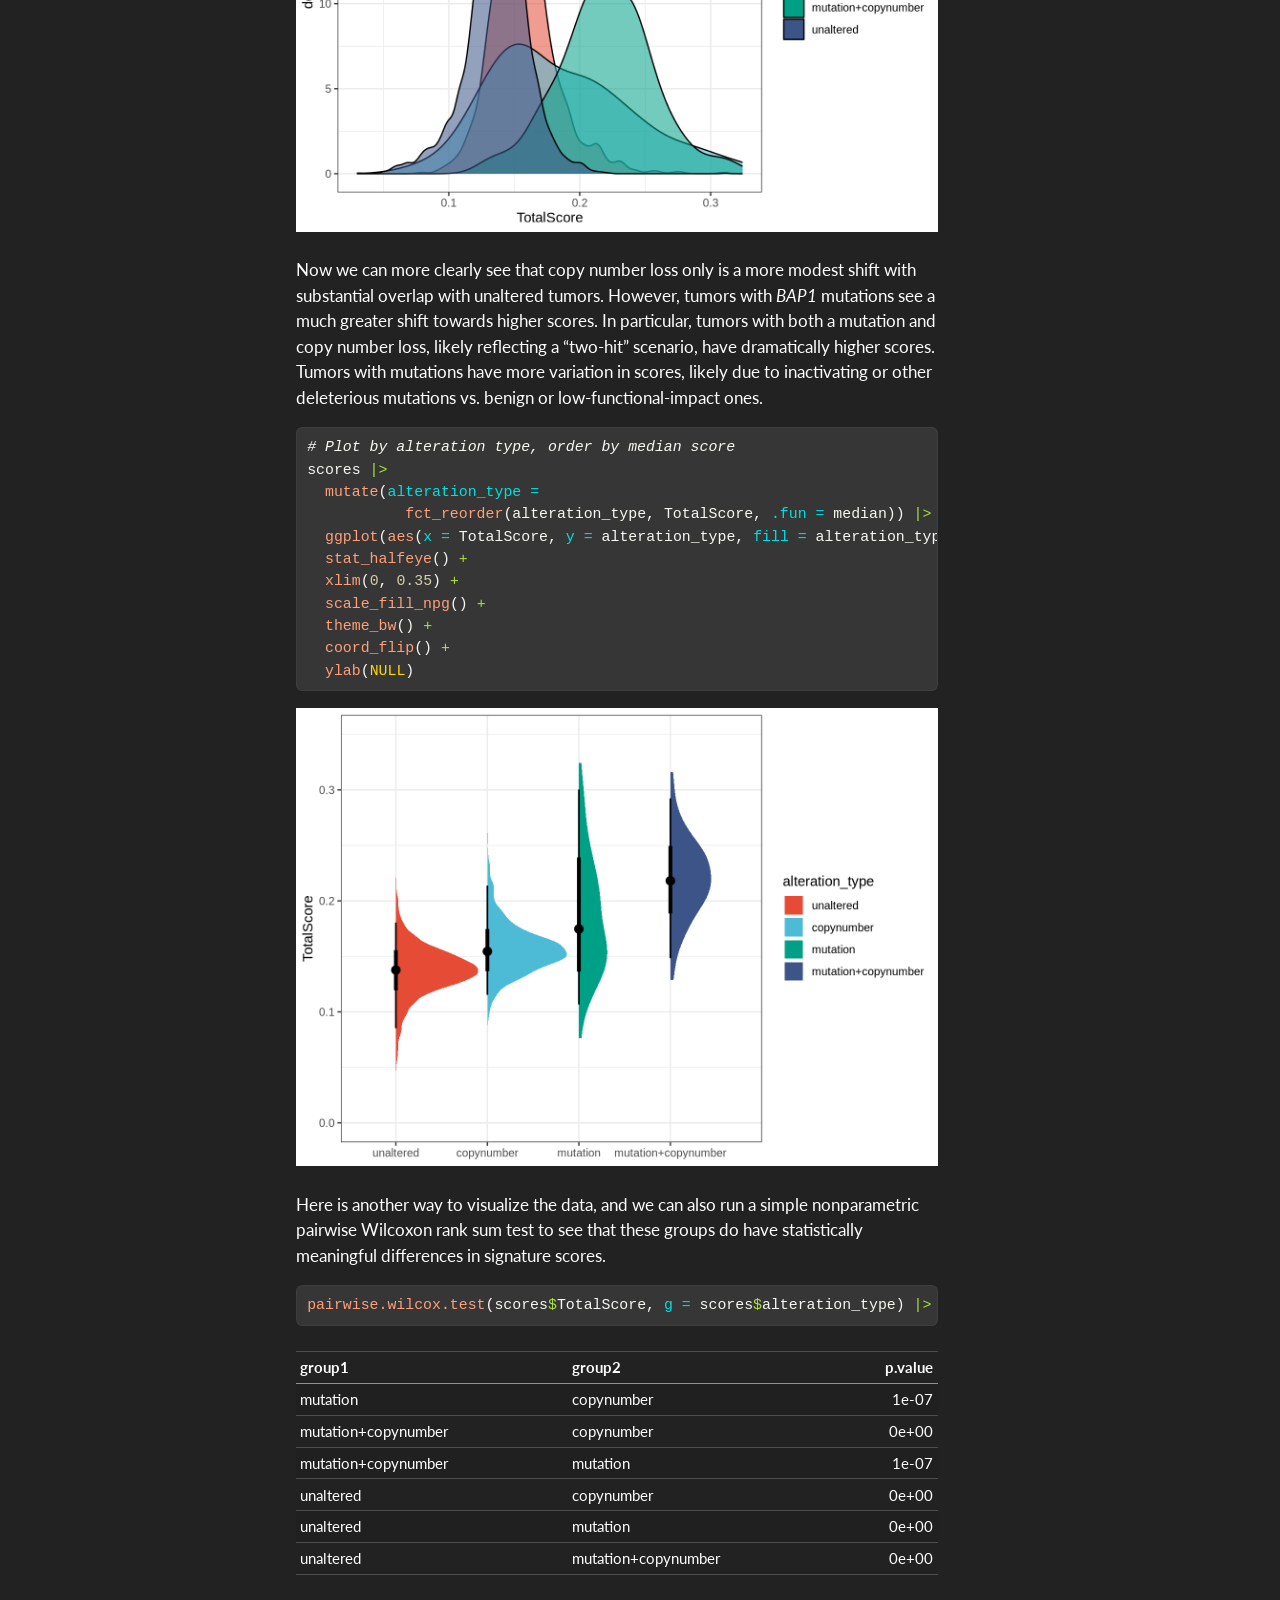
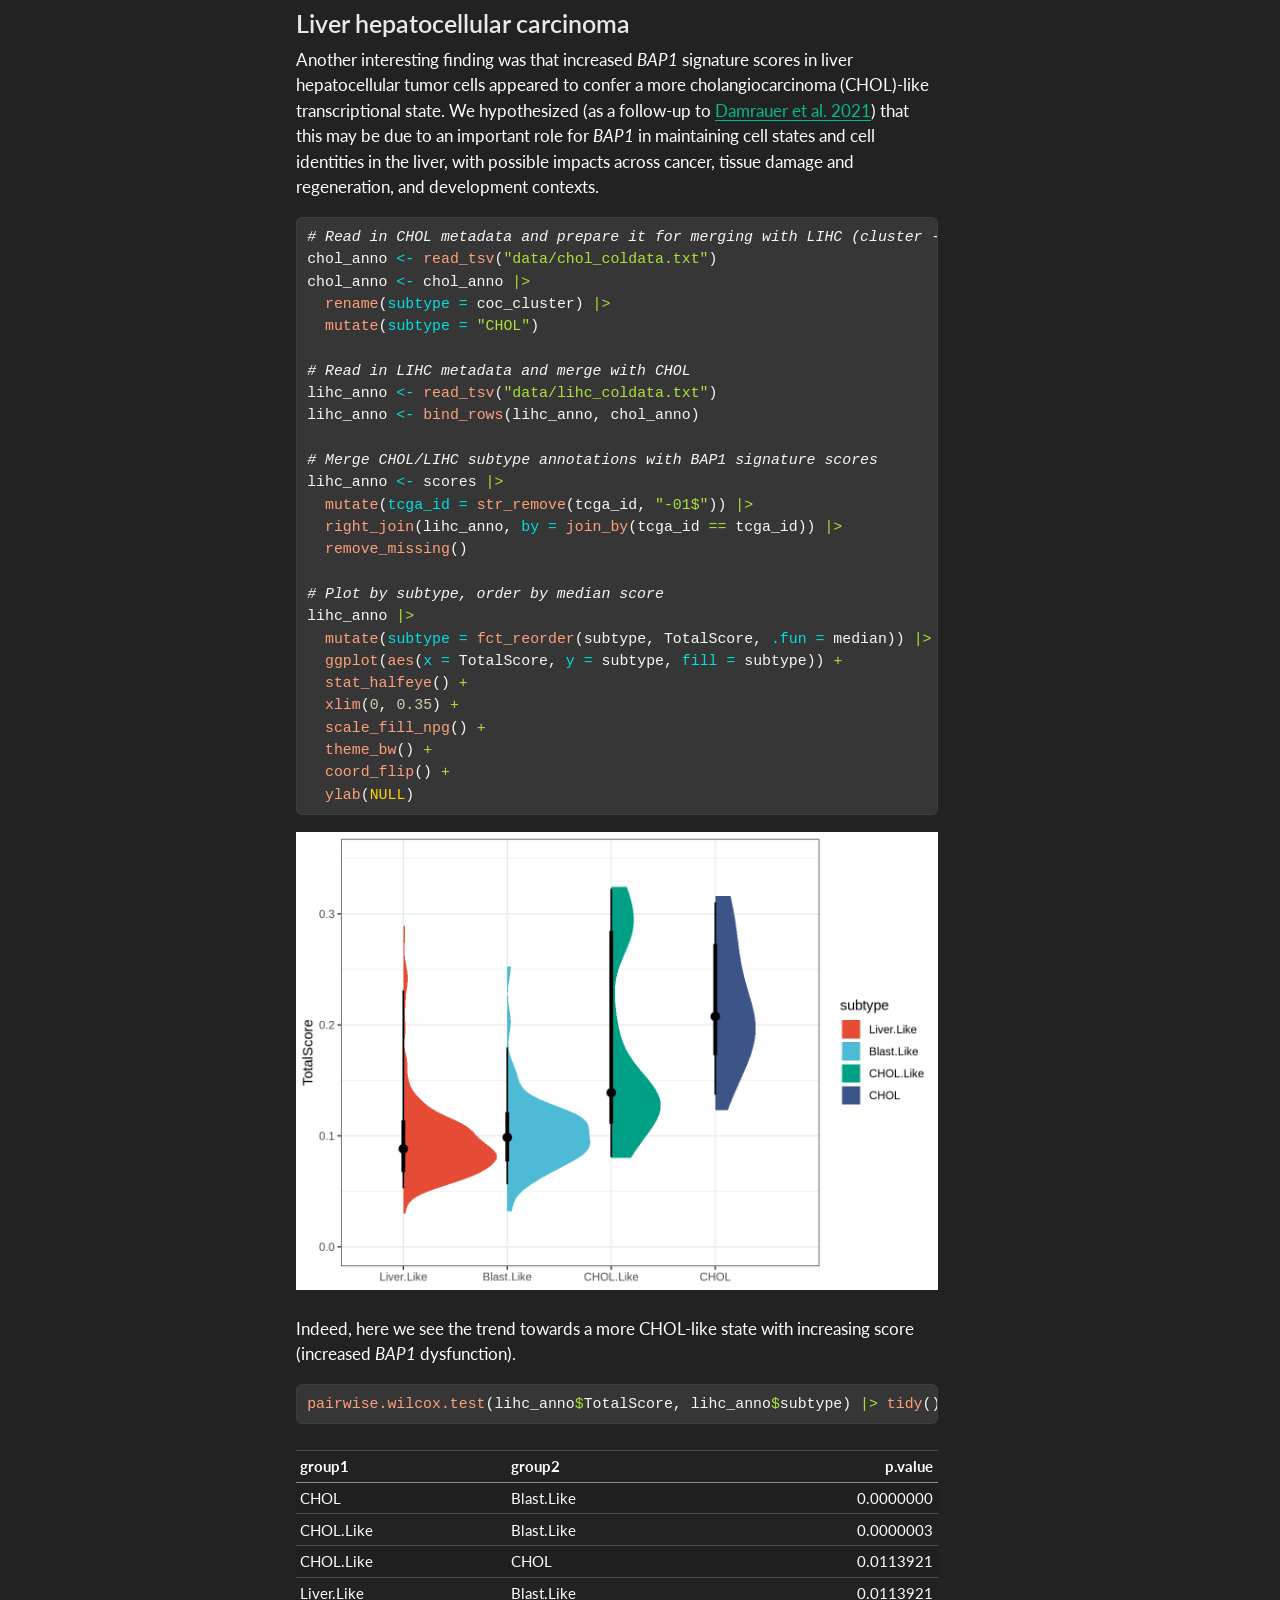
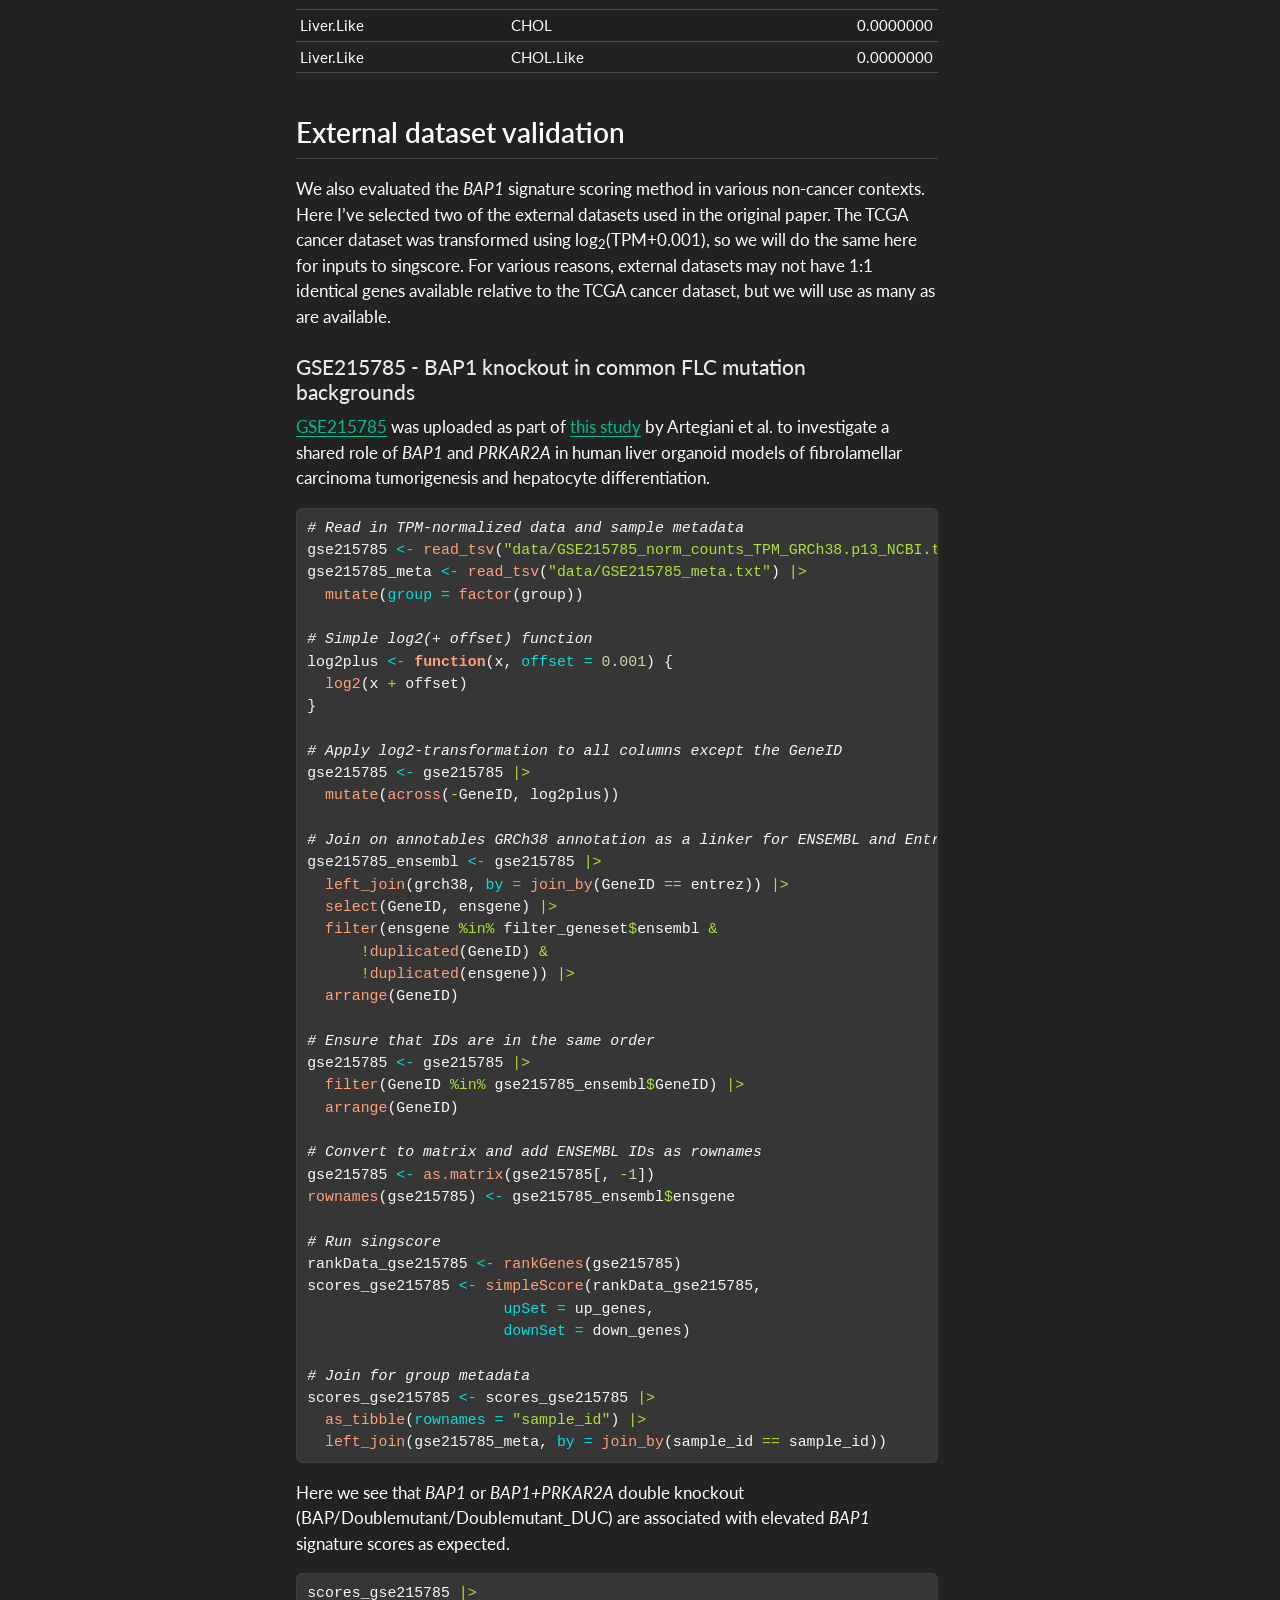
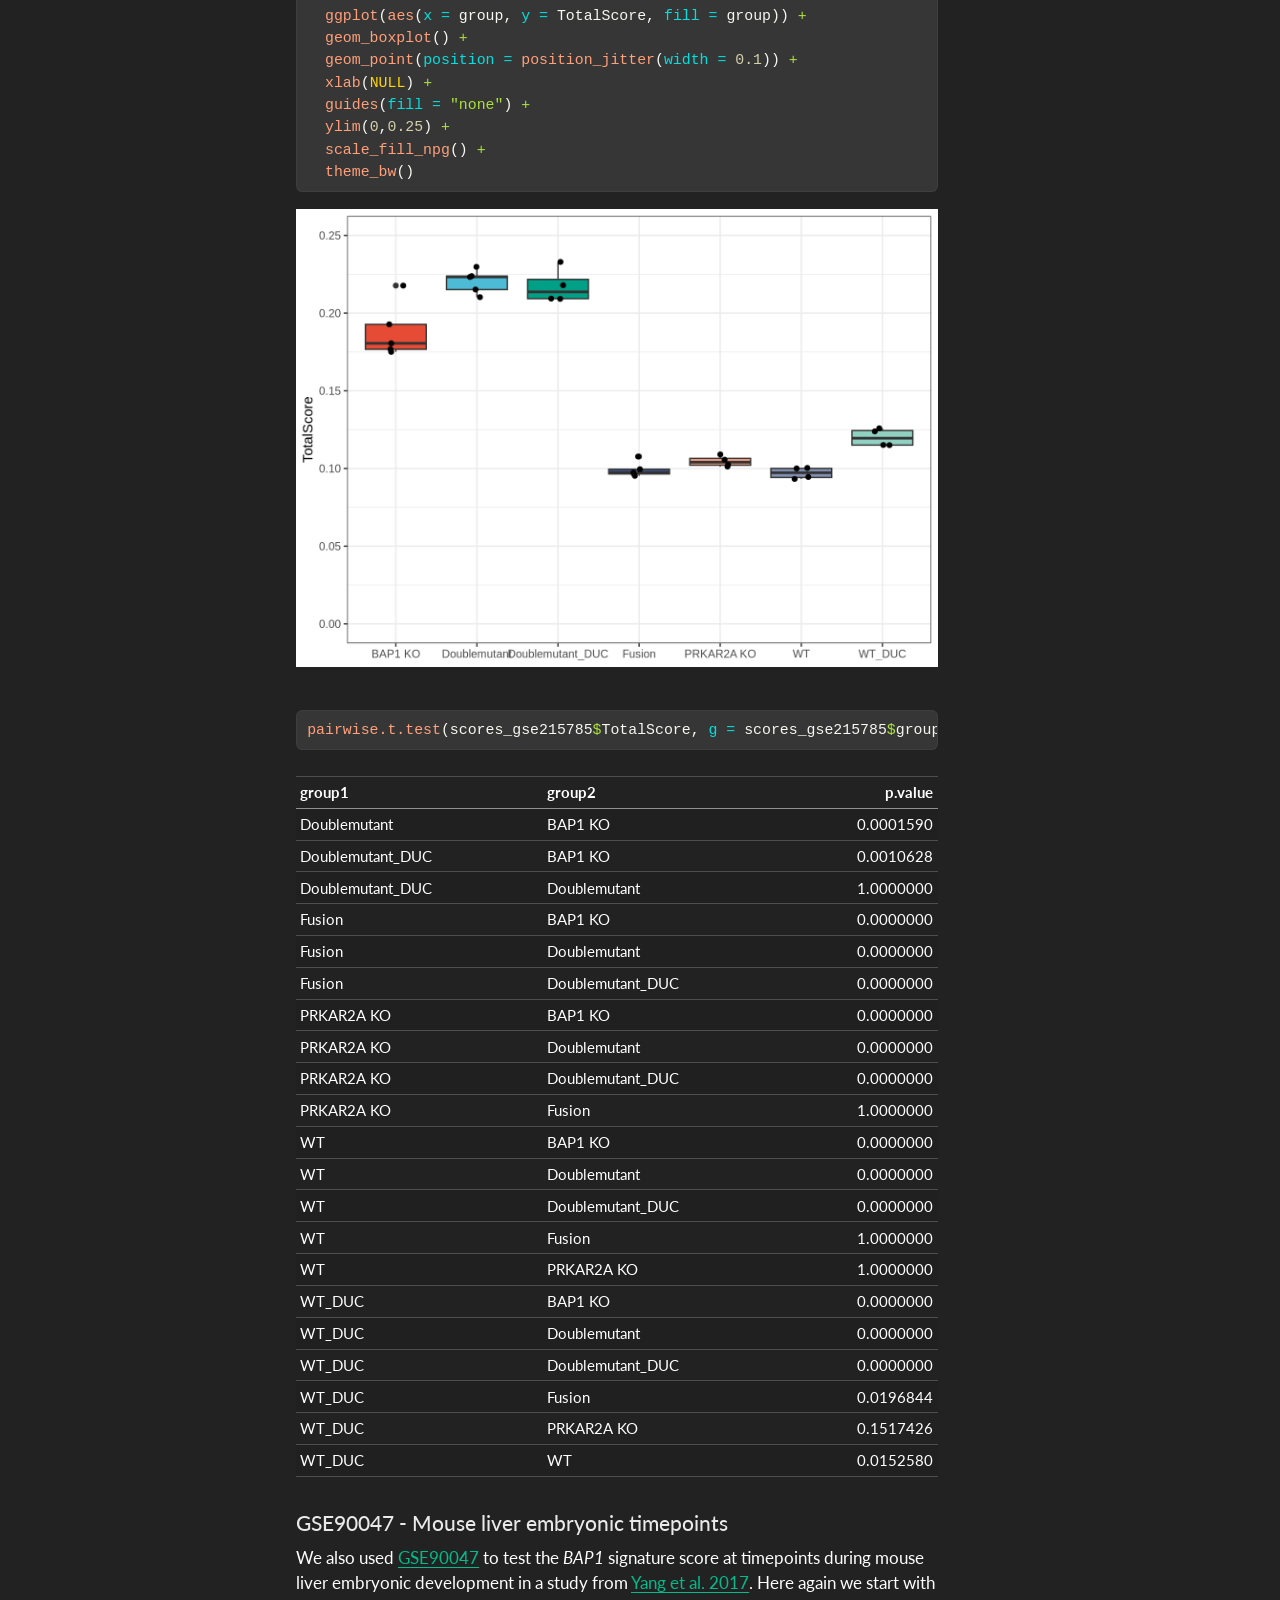
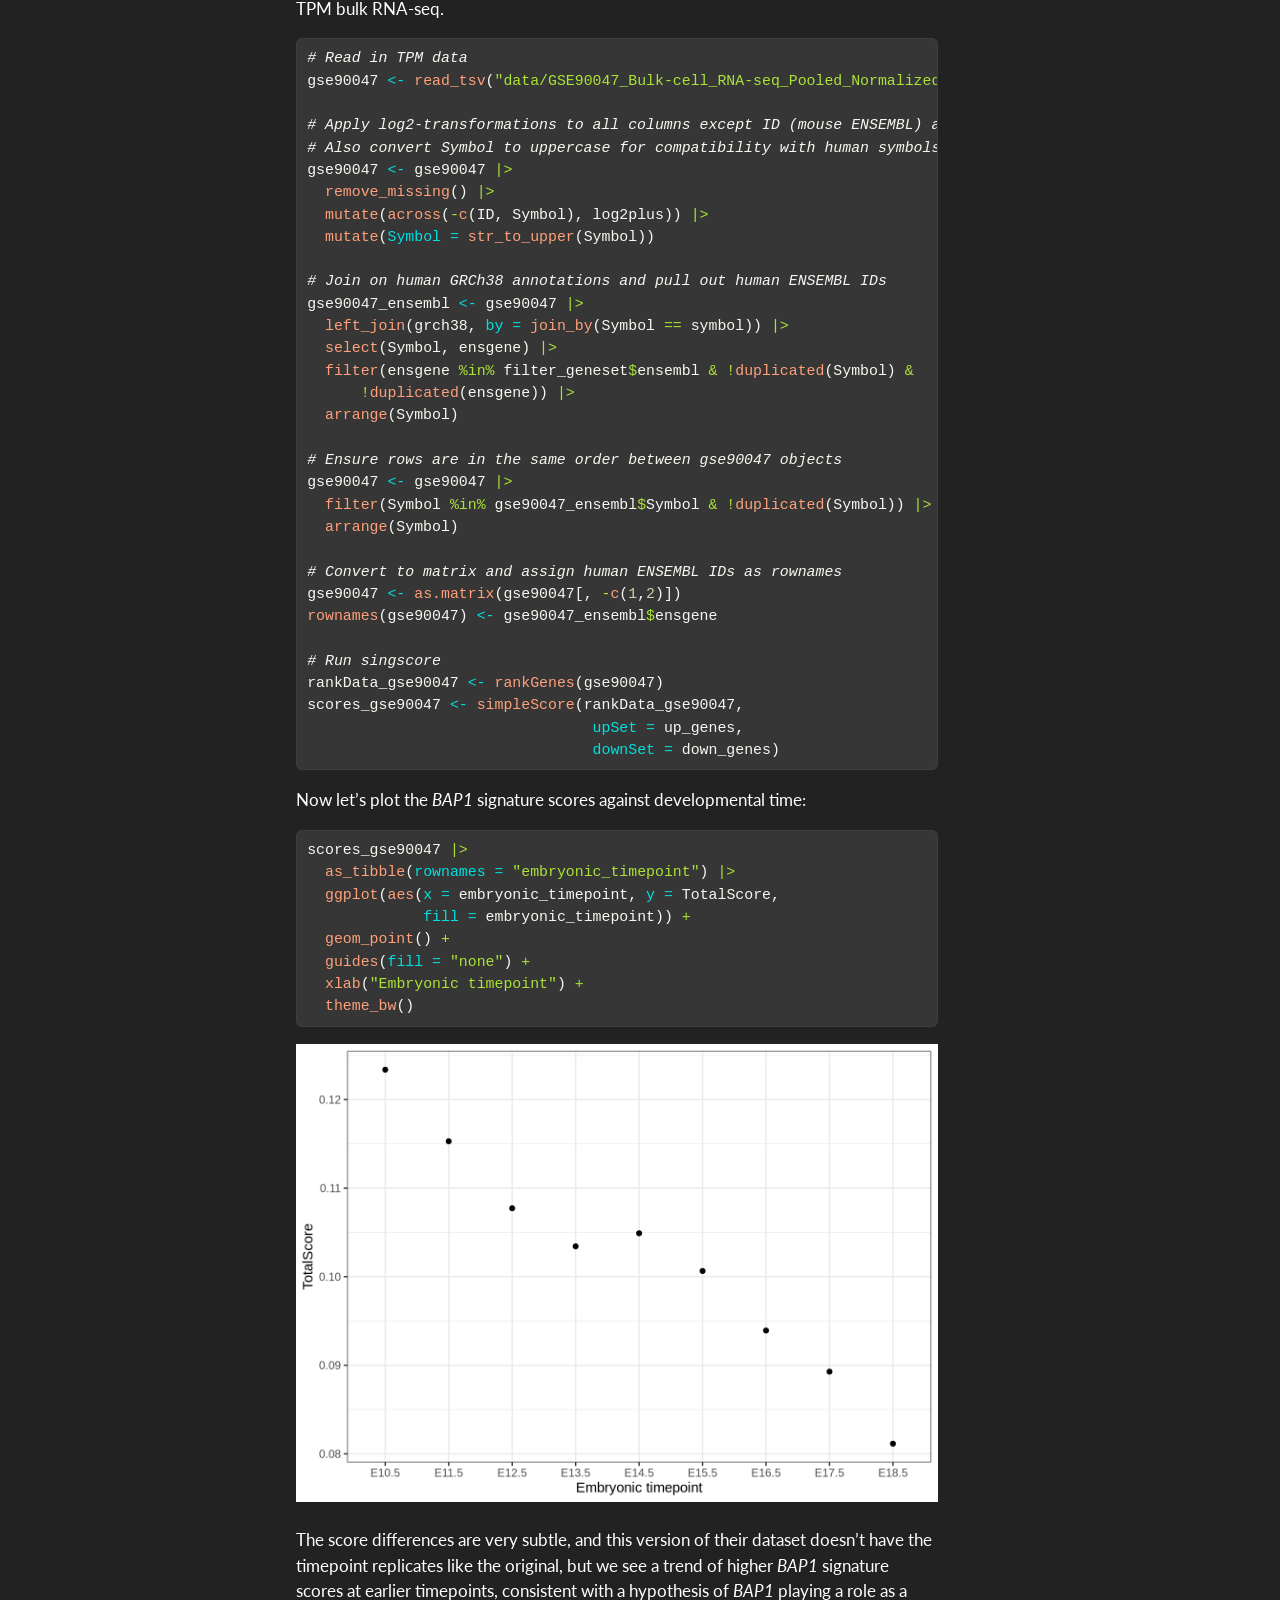
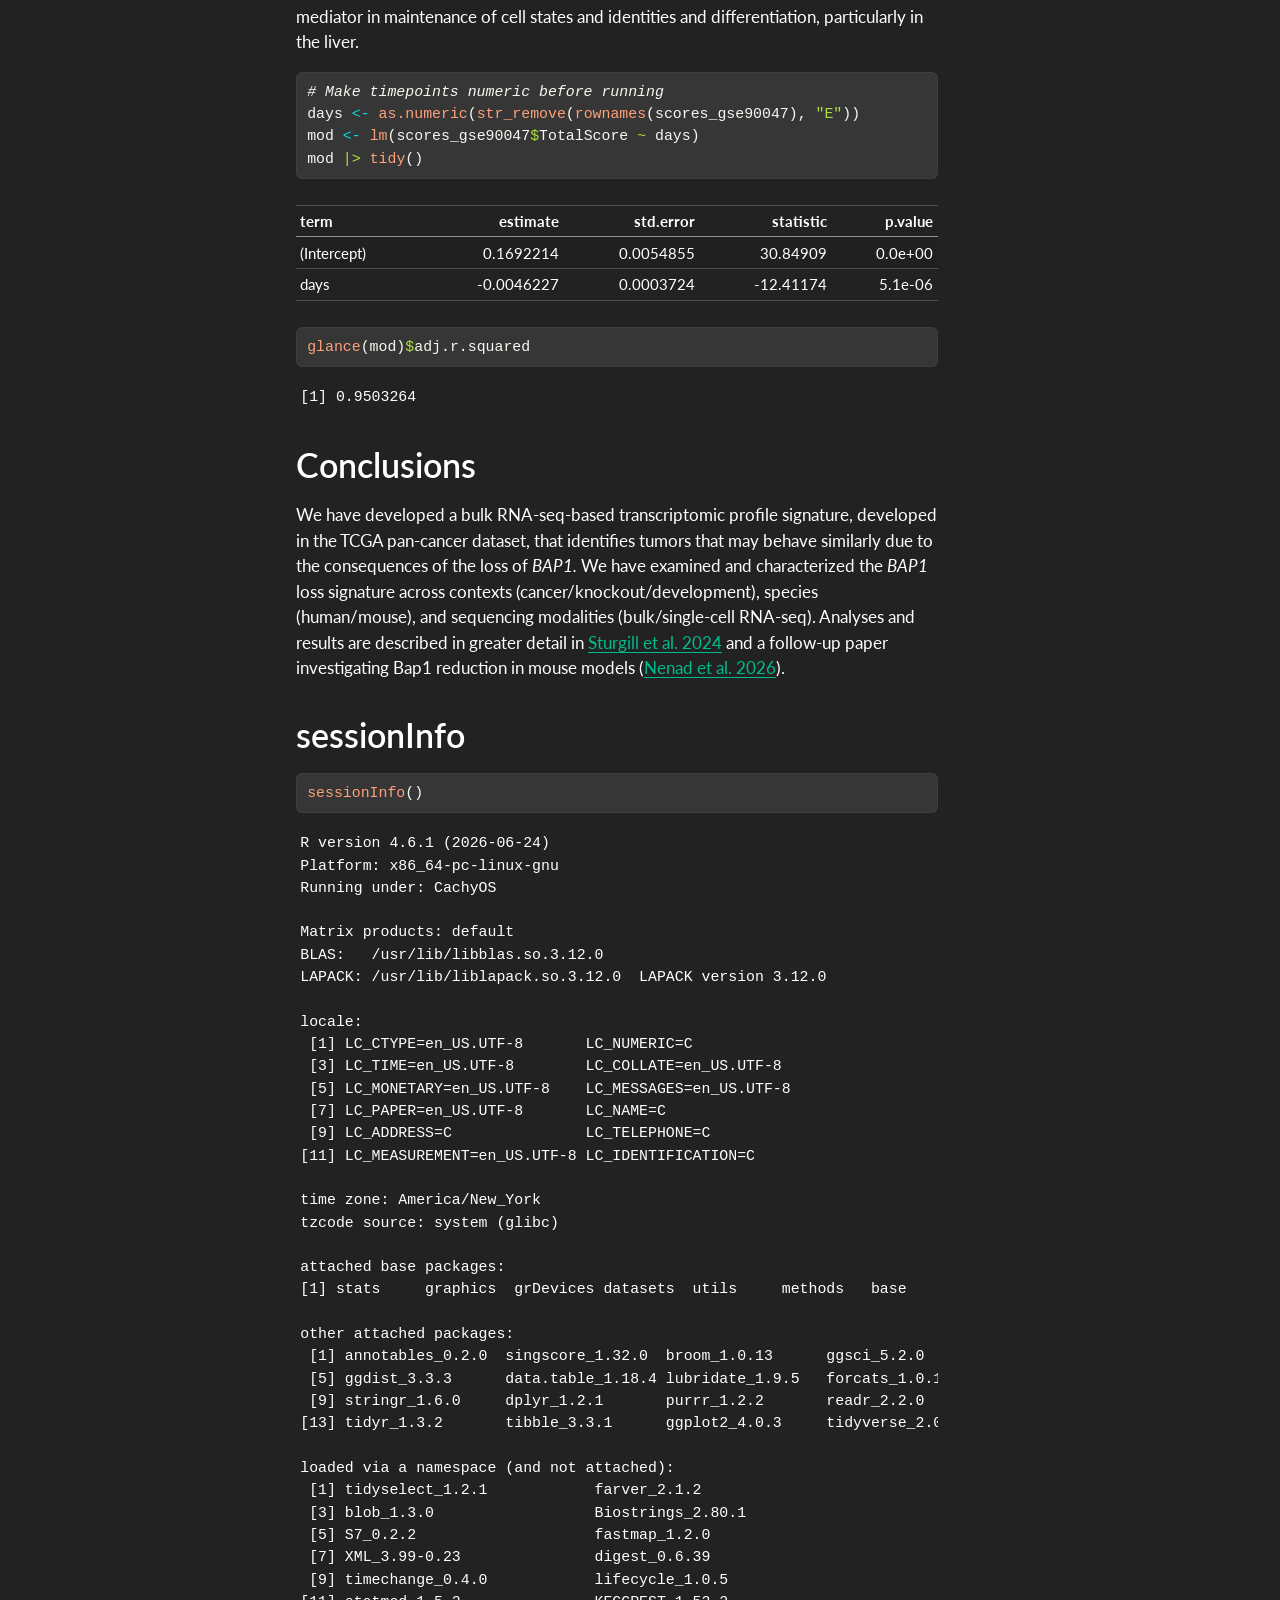
==== commit a1196dac: "Fix typo" ====
--- a/docs/index.html
+++ b/docs/index.html
@@ -135,7 +135,7 @@
 
 <section id="introduction" class="level1">
 <h1>Introduction</h1>
-<p><em>BAP1</em> is a tumor suppressor gene that encodes a multi-target deubiquitinase (whose targets include histone H2A), imparting it with wide-reaching impacts across the cell cycle, cell proliferation, DNA damage repair, apoptosis, and more. In the cancer context, germline mutations to <em>BAP1</em> are associated with <em>BAP1</em> tumor predisposition syndrome and somatic mutations frequently occur among some cancer types like uveal melanoma, kidney renal clear cell carcinoma, hepatocellular melanoma, and malignment mesothelioma, impacting patient survival outcomes. For these reasons, <em>BAP1</em> alteration (here defined as an inactivating mutation or copy number loss, although aberrant low expression may also qualify in a broader context) has emerged as an important risk and prognostic marker.</p>
+<p><em>BAP1</em> is a tumor suppressor gene that encodes a multi-target deubiquitinase (whose targets include histone H2A), imparting it with wide-reaching impacts across the cell cycle, cell proliferation, DNA damage repair, apoptosis, and more. In the cancer context, germline mutations to <em>BAP1</em> are associated with <em>BAP1</em> tumor predisposition syndrome and somatic mutations frequently occur among some cancer types like uveal melanoma, kidney renal clear cell carcinoma, hepatocellular carcinoma, and malignment mesothelioma, impacting patient survival outcomes. For these reasons, <em>BAP1</em> alteration (here defined as an inactivating mutation or copy number loss, although aberrant low expression may also qualify in a broader context) has emerged as an important risk and prognostic marker.</p>
 <p>In <a href="https://doi.org/10.1093/narcan/zcae045">Sturgill et al.&nbsp;2024</a>, we leveraged large-scale genomics data from The Cancer Genome Atlas (<a href="https://www.cancer.gov/ccg/research/genome-sequencing/tcga">TCGA</a>) to identify a relevant bulk RNA-seq expression-based transcriptomic profile associated with <em>BAP1</em> loss in the cancer context. Briefly, we performed differential expression analysis between <em>BAP1</em>-altered and -unaltered tumors among cancer types where <em>BAP1</em> alteration is most frequent and impactful: cholangiocarcinoma (TCGA-CHOL), kidney renal clear cell carcinoma (TCGA-KIRC), liver hepatocellular carcinoma (TCGA-LIHC), mesothelioma (TCGA-MESO) and uveal melanoma (TCGA-UVM).</p>
 <p>Here, we use this set of differentially expressed genes to inform single-sample scoring using the rank-based <a href="https://davislaboratory.github.io/singscore/index.html">singscore</a> method, which computes standardized scores for a specified gene set in a manner conceptually similar to single-sample gene set enrichment analysis (GSEA). Then we explore how these scores relate to known <em>BAP1</em> alteration labels in cancer, as well as <em>BAP1</em> knockout in human liver organoids and embryonic liver development in mice (external datasets). This method can be generally applied to any dataset where one might suspect significant <em>BAP1</em>-related differences across groups of interest. The work shown here is a slightly modernized and minimal version of a slice of the <a href="https://github.com/isturgill/Sturgill_BAP1">original paper code</a> with some streamlining and improvements. It is not, and is not intended to be, a 1:1 reproduction, but a revisitation. Note that the singscores have the reverse directionality from the original paper score implementation, in which higher scores indicated normal-like <em>BAP1</em> activity; here, higher scores indicate <em>BAP1</em> dysfunction instead.</p>
 </section>
